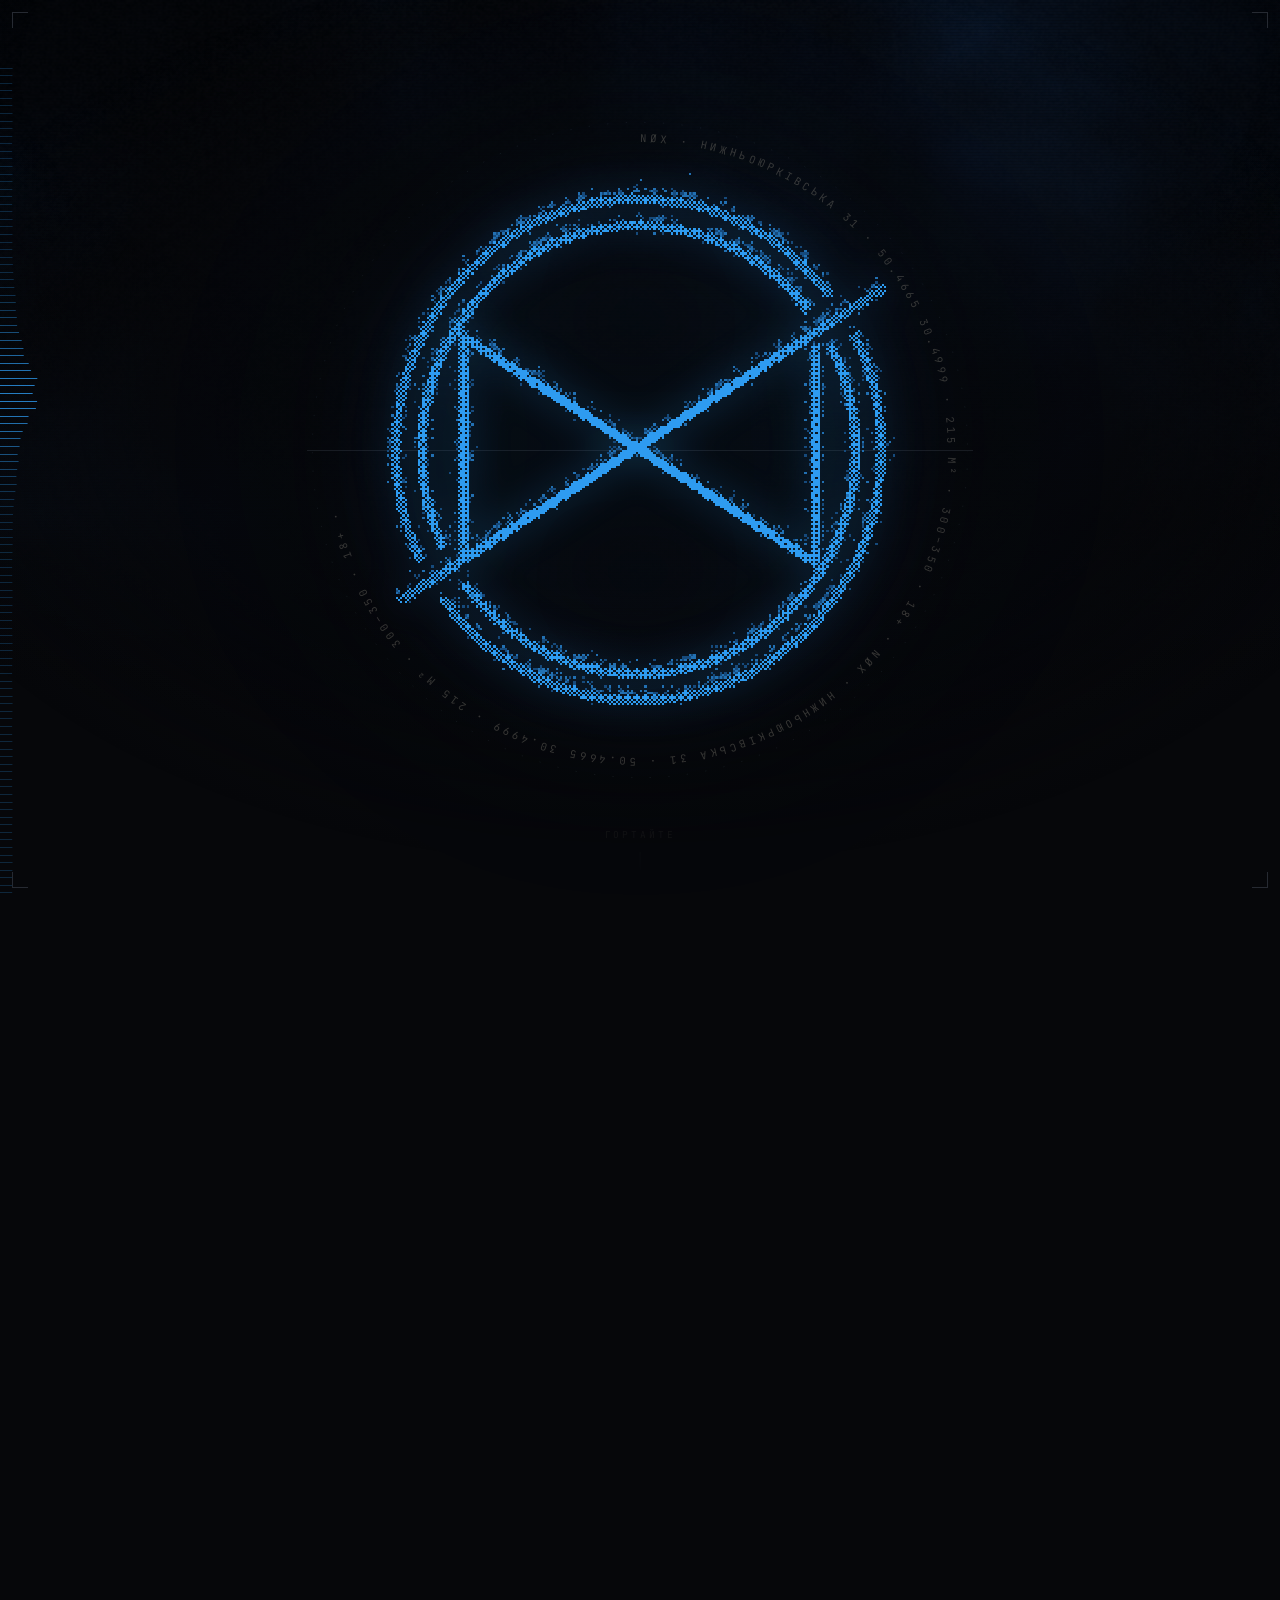
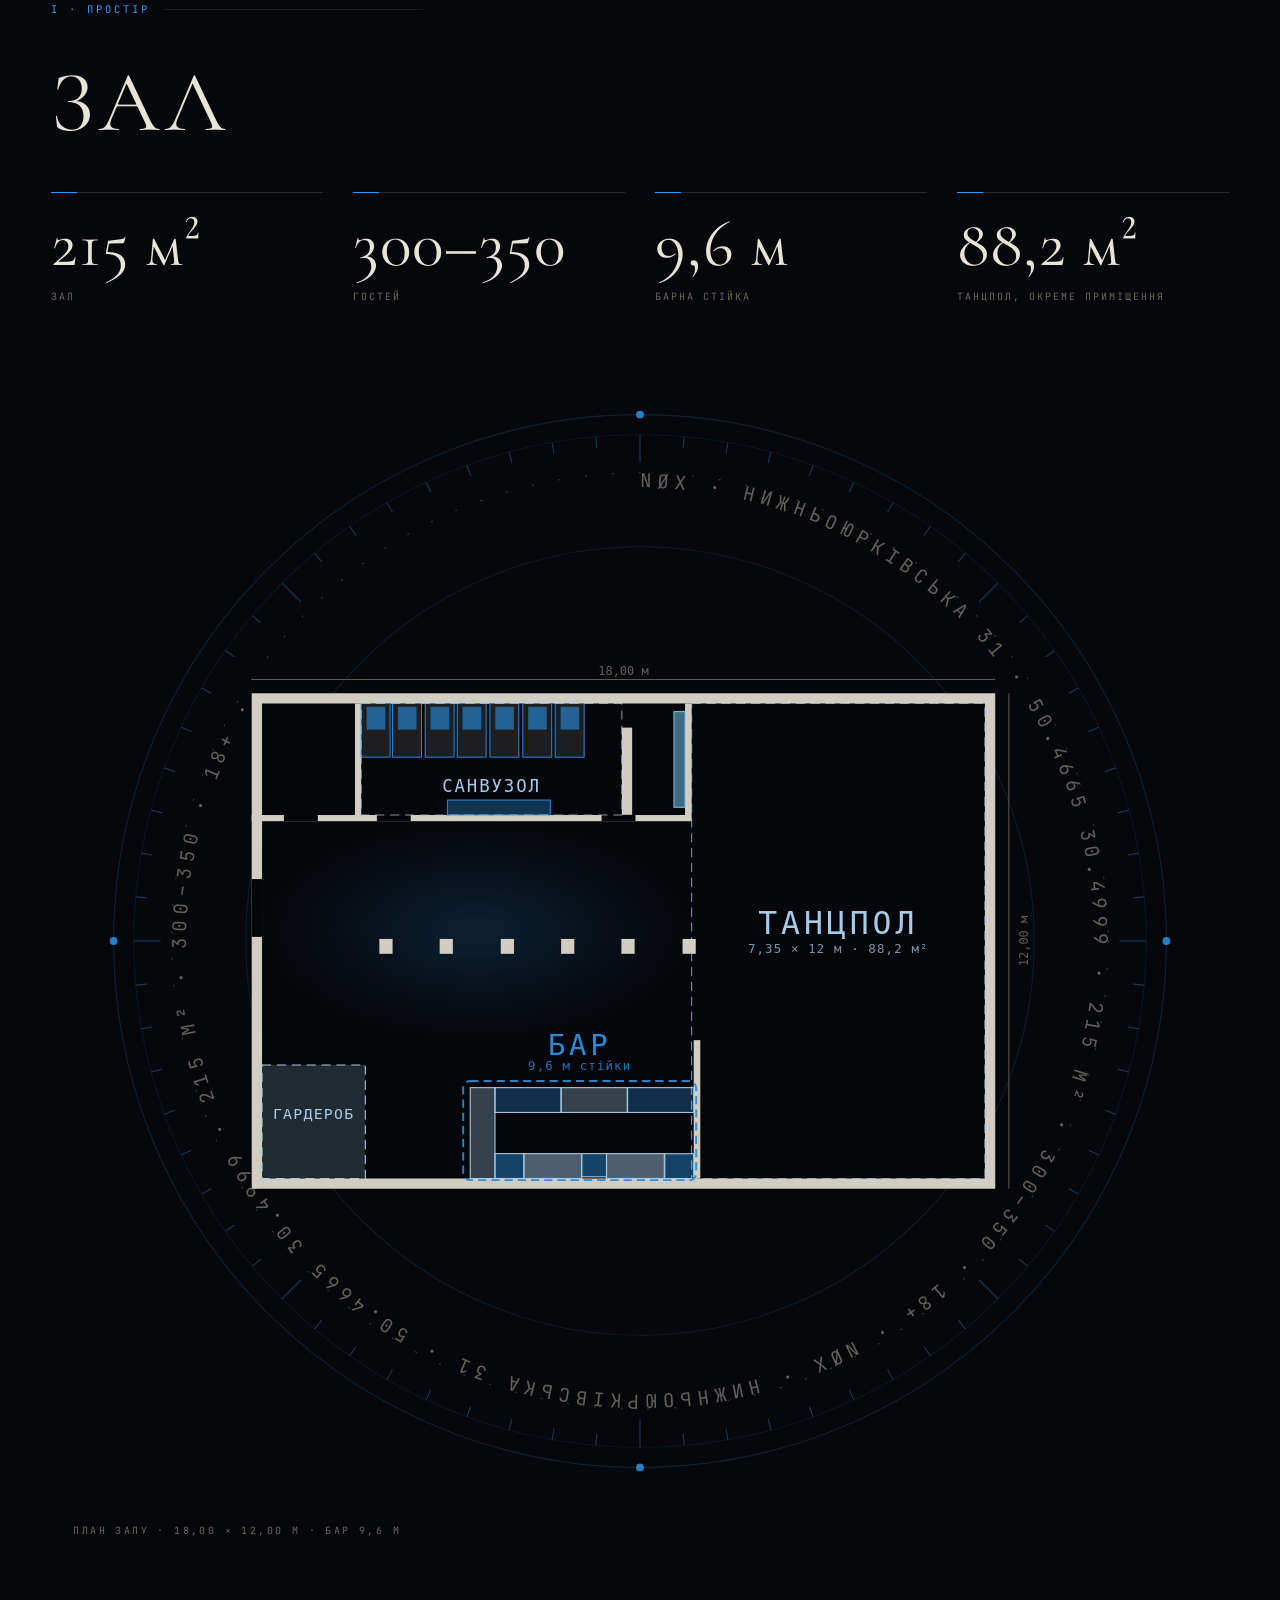
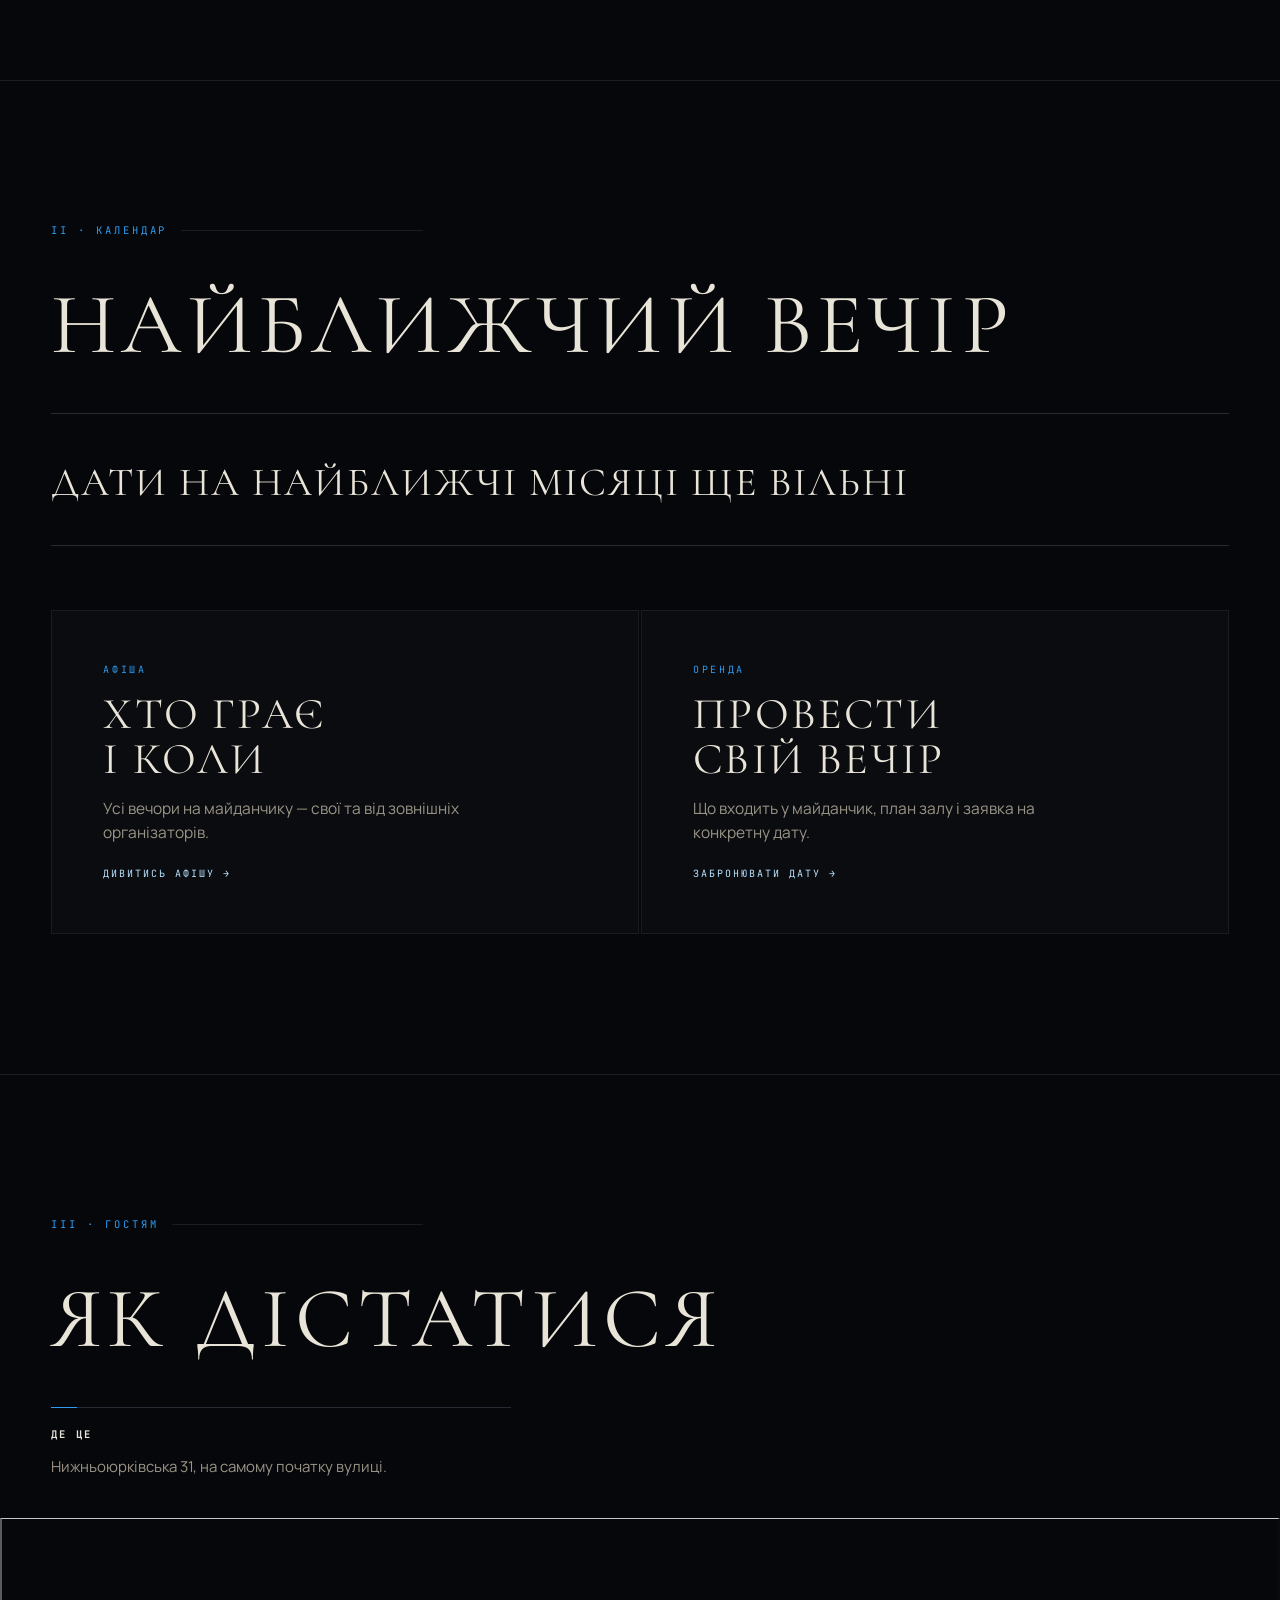
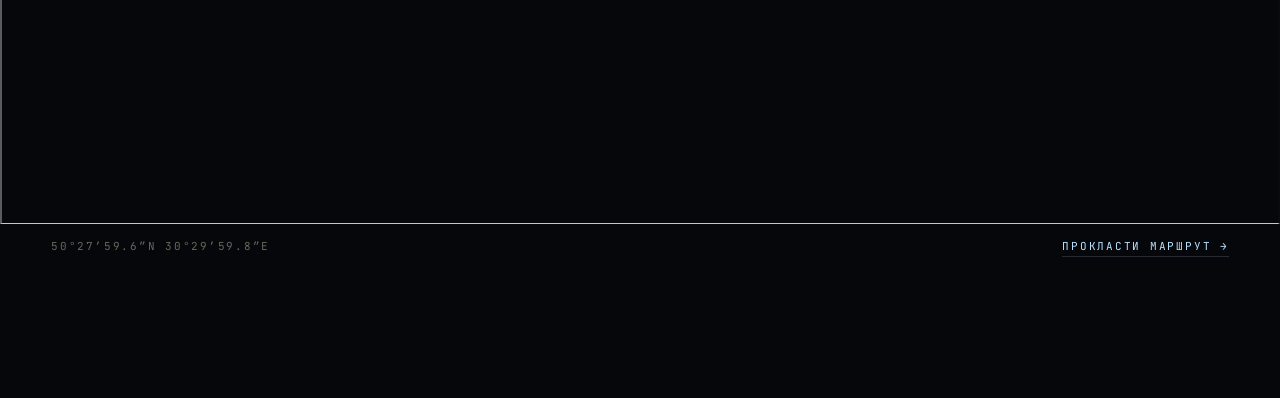
==== index.html @ b7488478 "Wider, not taller — and the bleed applies at every width The height goes back down, below where it s" ====
<!doctype html>
<html lang="uk">
<head>
<meta charset="utf-8">
<meta name="viewport" content="width=device-width,initial-scale=1">
<title>nøx — майданчик у Києві</title>
<meta name="description" content="nøx — майданчик для вечорів на Нижньоюрківській, 31 у Києві. Зал 215 м² на 300–350 гостей, бар 9,6 м, тераса і парковка.">
<meta name="theme-color" content="#06070A">
<meta property="og:type" content="website">
<meta property="og:site_name" content="nøx">
<meta property="og:title" content="nøx — майданчик у Києві">
<meta property="og:description" content="Зал 215 м² на 300–350 гостей. Нижньоюрківська, 31.">
<meta property="og:image" content="/og.png">
<meta name="twitter:card" content="summary_large_image">
<link rel="icon" href="/favicon.svg" type="image/svg+xml">
<link rel="apple-touch-icon" href="/assets/logo-mark.svg">
<link rel="preconnect" href="https://fonts.googleapis.com">
<link rel="preconnect" href="https://fonts.gstatic.com" crossorigin>
<link rel="stylesheet" href="https://fonts.googleapis.com/css2?family=Cormorant+Garamond:wght@300;400&family=Manrope:wght@400;500;600;700&family=JetBrains+Mono:wght@400;500&display=swap">
<link rel="stylesheet" href="/assets/site.css">
</head>
<body>

<canvas id="fx" aria-hidden="true"></canvas>
<canvas id="wave" aria-hidden="true"></canvas>
<div class="film" aria-hidden="true"></div>
<div class="burn" aria-hidden="true"></div>
<div class="frame" aria-hidden="true"><i></i><i></i><i></i><i></i></div>

<div class="bar" id="bar">
  <a class="wm" href="/"><img src="/assets/logo.svg" alt="" width="26" height="26"><span>nøx</span></a>
  <nav>
    <a href="/" aria-current="page">Головна</a>
    <a href="/events">Афіша</a>
    <a class="cta" href="/booking">Забронювати</a>
  </nav>
</div>

<main>

  <div class="reveal" id="reveal">
    <div class="pin">
      <div class="sigil" aria-hidden="true"></div>
      <div class="stagein">
        <h1 class="off">nøx</h1>
        <p class="welcome">Ласкаво просимо до клубу нової ери <b>nøx</b></p>
        <div class="place">
          <p class="tag">Майданчик для вечорів у Києві. Зал на <b>300–350 гостей</b>, власний бар, тераса.</p>
        </div>
      </div>
      <div class="scroll" aria-hidden="true">Гортайте</div>
    </div>
  </div>

  <section id="prostir">
    <div class="inner">
      <p class="mark rise">I · Простір</p>
      <h2 class="rise">Зал</h2>
      <div class="figs rise" data-nox="headline"></div>
      <div class="rise" data-nox="visual"></div>
    </div>
  </section>

  <section id="vechir">
    <div class="inner">
      <p class="mark rise">II · Календар</p>
      <h2 class="rise">Найближчий вечір</h2>
      <div class="rise" id="next"></div>
      <div class="teasers rise" style="margin-top:clamp(40px,5vw,68px)">
        <a class="teaser" href="/events">
          <em>Афіша</em>
          <b>Хто грає<br>і коли</b>
          <span>Усі вечори на майданчику — свої та від зовнішніх організаторів.</span>
          <span class="go">Дивитись афішу →</span>
        </a>
        <a class="teaser" href="/booking">
          <em>Оренда</em>
          <b>Провести<br>свій вечір</b>
          <span>Що входить у майданчик, план залу і заявка на конкретну дату.</span>
          <span class="go">Забронювати дату →</span>
        </a>
      </div>
    </div>
  </section>

  <section id="gostyam">
    <div class="inner">
      <p class="mark rise">III · Гостям</p>
      <h2 class="rise">Як дістатися</h2>
      <div class="g rise" style="max-width:46ch"><b>Де це</b><span>Нижньоюрківська 31, на самому початку вулиці.</span></div>
      <div class="map rise">
        <!-- Рамка тепер широка й низька, тож і вікно мапи взято під неї:
             приблизно 890 м у ширину на 290 м углиб, мітка посередині. -->
        <iframe class="mapframe" loading="lazy" title="Мапа: Нижньоюрківська 31, Київ"
          src="https://www.openstreetmap.org/export/embed.html?bbox=30.4937%2C50.4653%2C30.5062%2C50.4679&amp;layer=mapnik&amp;marker=50.466556%2C30.499944"></iframe>
        <p class="mapfoot">
          <span>50°27′59.6″N 30°29′59.8″E</span>
          <a href="https://maps.google.com/?q=50.466556,30.499944" target="_blank" rel="noopener">Прокласти маршрут →</a>
        </p>
      </div>
    </div>
  </section>

</main>

<script src="/assets/fx.js"></script>
<script src="/assets/site.js"></script>
</body>
</html>
---- assets/site.css ----
/* nøx — cyber-occult
   Three colours only: void black, bone white, and the blue of a gas flame.
   --gas is the core of the flame and carries every accent; --hot is the
   hottest point, used on hover; --pale is the cold edge, for HUD detail. */

:root{
  --void:#06070A;
  --pit:#0A0C10;
  --slab:#0E1116;
  --bone:#E9E4D8;
  --ash:#9A9486;
  --dust:#6B665C;
  --gas:#2E9BF0;      /* пальник: ядро полумʼя */
  --hot:#7FD4FF;      /* найгарячіше, для наведення */
  --pale:#B9E2FF;     /* холодний край */
  --line:#191C22;
  --line2:#262A32;

  --rite:"Cormorant Garamond",Georgia,"Times New Roman",serif;
  --sans:"Manrope",-apple-system,BlinkMacSystemFont,"Segoe UI",system-ui,sans-serif;
  --hud:"JetBrains Mono",ui-monospace,"SF Mono",Menlo,Consolas,monospace;
  --pad:clamp(18px,4vw,54px);
  --wrap:1280px;
}

*{ box-sizing:border-box; }
html{ -webkit-text-size-adjust:100%; scroll-behavior:smooth; }
body{
  margin:0; background:var(--void); color:var(--bone);
  font-family:var(--sans); font-size:16.5px; line-height:1.62;
  -webkit-font-smoothing:antialiased; overflow-x:hidden;
}
img{ display:block; max-width:100%; }
a{ color:var(--pale); }
:focus-visible{ outline:1px solid var(--pale); outline-offset:4px; }
.wm,h1,h2,.fig b,.ev .d,.teaser b{ font-synthesis-weight:none; font-synthesis:none; }

/* ── фон: шейдер + плівка ──────────────────────────────────────────── */
#fx{ position:fixed; inset:0; z-index:-3; display:block; width:100%; height:100%; }

/* Хвиля живе у порожній смузі ліворуч від тексту. Ця смуга — те, що більше:
   бічний відступ сторінки чи поле поза колонкою контенту; мінус 10px, щоб
   штрихи не дотикались до літер. На вузьких екранах смуги немає — і хвилі теж. */
#wave{
  position:fixed; left:0; top:60px; z-index:1; pointer-events:none;
  width:min(96px, calc(max(var(--pad), (100vw - var(--wrap)) / 2) - 10px));
  height:calc(100svh - 60px);
}
@media (max-width:820px){ #wave{ display:none; } }
.film{
  position:fixed; inset:0; z-index:-2; pointer-events:none;
  background:
    repeating-linear-gradient(180deg,
      rgba(0,0,0,0) 0 2px, rgba(0,0,0,.30) 2px 3px);
  mix-blend-mode:multiply; opacity:.55;
}
.burn{
  position:fixed; inset:0; z-index:-1; pointer-events:none;
  background:radial-gradient(115% 75% at 50% 8%, transparent 42%, rgba(6,7,10,.86) 82%, var(--void) 100%);
}

/* ── HUD-рамка ─────────────────────────────────────────────────────── */
.frame{ position:fixed; inset:12px; z-index:30; pointer-events:none; }
.frame i{ position:absolute; width:16px; height:16px; border:1px solid var(--line2); }
.frame i:nth-child(1){ top:0; left:0; border-right:0; border-bottom:0; }
.frame i:nth-child(2){ top:0; right:0; border-left:0; border-bottom:0; }
.frame i:nth-child(3){ bottom:0; left:0; border-right:0; border-top:0; }
.frame i:nth-child(4){ bottom:0; right:0; border-left:0; border-top:0; }
@media (max-width:720px){ .frame{ display:none; } }

/* ── навігація ─────────────────────────────────────────────────────── */
.bar{
  position:fixed; inset:0 0 auto 0; z-index:40; height:60px;
  display:flex; align-items:center; gap:20px; padding:0 var(--pad);
  border-bottom:1px solid transparent;
  transition:background .3s, border-color .3s, opacity .6s ease, transform .6s ease;
}
/* На головній меню чекає, поки знак не збереться: .veiled чіпляє скрипт, тож
   без JS панель просто лишається на місці. */
.bar.veiled{ opacity:0; transform:translateY(-10px); pointer-events:none; }
.bar.veiled.shown{ opacity:1; transform:none; pointer-events:auto; }
.bar.stuck{ background:rgba(6,7,10,.9); backdrop-filter:blur(16px); border-bottom-color:var(--line); }
.wm{ display:flex; align-items:center; gap:11px; font-family:var(--sans); font-weight:600;
  font-size:23px; line-height:1; color:var(--bone); text-decoration:none; letter-spacing:.01em; }
.wm img{ width:26px; height:26px; filter:saturate(.9); }
.wm:hover{ color:var(--gas); }
.wm:hover img{ filter:none; }
.bar nav{ display:flex; gap:20px; margin-left:auto; align-items:center; }
.bar nav a{
  font-family:var(--hud); font-size:10.5px; letter-spacing:.2em;
  text-transform:uppercase; color:var(--dust); text-decoration:none; position:relative;
}
.bar nav a:hover{ color:var(--bone); }
.bar nav a[aria-current="page"]{ color:var(--bone); }
.bar nav a[aria-current="page"]::before{ content:"◆ "; color:var(--gas); }
.bar .cta{ color:var(--gas); }
.bar .cta:hover{ color:var(--hot); }
@media (max-width:760px){ .bar nav a:not(.cta){ display:none; } }

/* ── сцена ─────────────────────────────────────────────────────────── */
/* Три з половиною висоти екрана прокрутки, всередині — закріплений кадр.
   Прогрес прокрутки живе в --p (0…1) і керує і знаком, і текстом. */
.reveal{ position:relative; height:340svh; }
.pin{
  position:sticky; top:0; height:100svh;
  display:grid; place-items:center;
  /* Без внутрішніх відступів: знак центрується рівно посеред екрана, і текст
     під ним відраховується від того самого центру, без похибки у пів-падінга. */
  padding:0; overflow:hidden;
  /* --t: наскільки вже прийшли слова. Поки знак сам — він на весь екран і по
     центру. Коли надходить текст, знак підбирається і підіймається рівно на
     стільки, скільки треба словам під ним.
     --sig — сторона знака; текст іде за його нижньою кромкою, а не за екраном,
     тож між ними завжди однаковий проміжок. */
  --t:clamp(0, calc((var(--p, 0) - .58) / .20), 1);
  --sig:calc(min(74vh, 90vw) * (1 - var(--t, 0) * .52));
  --lift:calc(var(--t, 0) * 16svh);
}
.stage{
  position:relative; min-height:100svh;
  display:flex; align-items:center; justify-content:center;
  padding:96px var(--pad) clamp(56px,10vh,110px);
}
/* Знак більше не лежить під написом. Спершу він сам, на весь екран; далі
   підбирається і підіймається, а слова стають рівно під ним. */
.sigil{
  position:relative; display:grid; place-items:center;
  z-index:1; pointer-events:none; padding:0;
  width:var(--sig); aspect-ratio:1;
  transform:translateY(calc(var(--lift) * -1));
}
.sigil svg{ width:100%; height:auto; overflow:visible; }
.stagein{
  position:absolute; left:0; right:0; z-index:2; text-align:center;
  padding:0 var(--pad);
  top:calc(50% + var(--sig) / 2 - var(--lift) + 2.5svh);
}
.stagein p{ max-width:none; margin-left:auto; margin-right:auto; }
/* Затемнення існує заради шейдера позаду — воно має лежати ПІД знаком.
   Доти воно стояло вище за нього і гасило знак майже непрозорою заливкою. */
.pin::after,
.stage::after{
  content:""; position:absolute; inset:0; z-index:0; pointer-events:none;
  background:radial-gradient(72% 60% at 50% 46%, rgba(6,7,10,.92) 0%, rgba(6,7,10,.74) 50%, transparent 84%);
}
h1{
  font-family:var(--rite); font-weight:400; margin:0;
  font-size:clamp(88px,20vw,250px); line-height:.8; letter-spacing:.02em;
  position:relative; display:inline-block;
}
h1 .g{
  position:absolute; inset:0; pointer-events:none;
  clip-path:inset(0 0 100% 0);
}
h1 .g.r{ color:var(--gas); }
h1 .g.c{ color:var(--pale); }
.glitch h1 .g.r{ animation:gr .42s steps(2,end) 1; }
.glitch h1 .g.c{ animation:gc .42s steps(2,end) 1; }
@keyframes gr{
  0%{ clip-path:inset(12% 0 62% 0); transform:translate(-4px,0); opacity:.9; }
  40%{ clip-path:inset(58% 0 18% 0); transform:translate(5px,0); opacity:.85; }
  70%{ clip-path:inset(30% 0 46% 0); transform:translate(-2px,0); opacity:.7; }
  100%{ clip-path:inset(0 0 100% 0); transform:none; opacity:0; }
}
@keyframes gc{
  0%{ clip-path:inset(52% 0 26% 0); transform:translate(4px,0); opacity:.85; }
  45%{ clip-path:inset(16% 0 60% 0); transform:translate(-5px,0); opacity:.8; }
  75%{ clip-path:inset(66% 0 12% 0); transform:translate(2px,0); opacity:.6; }
  100%{ clip-path:inset(0 0 100% 0); transform:none; opacity:0; }
}
/* Заголовок сторінки лишається в розмітці заради семантики, але сцену
   відкриває сам знак — жодного напису поруч із ним. */
h1.off{
  position:absolute; width:1px; height:1px; margin:-1px; padding:0;
  overflow:hidden; clip:rect(0 0 0 0); clip-path:inset(50%); white-space:nowrap;
}
.stagein .welcome{
  margin:0 auto; max-width:19ch; font-family:var(--rite); font-weight:300;
  font-size:clamp(22px,3.5vw,42px); line-height:1.2; letter-spacing:.015em;
  color:var(--bone);
}
/* «nøx» тримає лише колір — накреслення те саме, що й у кирилиці поруч. */
.stagein .welcome b{ font-weight:400; color:var(--gas); }
.stagein .place{ margin:clamp(12px,1.8vw,24px) 0 0; }
.tag{ margin:22px auto 0; max-width:44ch !important; color:var(--ash); font-size:clamp(15px,1.7vw,17.5px); }
.tag b{ color:var(--bone); font-weight:600; }
.scroll{
  position:absolute; left:50%; bottom:22px; transform:translateX(-50%);
  font-family:var(--hud); font-size:9.5px; letter-spacing:.3em; text-transform:uppercase;
  color:var(--dust); z-index:3;
}
.scroll::after{ content:""; display:block; width:1px; height:26px; margin:10px auto 0;
  background:linear-gradient(180deg,var(--line2),transparent); }

/* ── секції ────────────────────────────────────────────────────────── */
section{ position:relative; padding:clamp(72px,11vw,150px) var(--pad); }
section + section{ border-top:1px solid var(--line); }
.inner{ max-width:var(--wrap); margin:0 auto; }
.mark{
  display:flex; align-items:center; gap:14px; margin:0 0 clamp(26px,3.4vw,44px);
  font-family:var(--hud); font-size:10.5px; letter-spacing:.28em;
  text-transform:uppercase; color:var(--gas);
}
.mark::after{ content:""; flex:1; height:1px; background:var(--line); }
h2{
  font-family:var(--rite); font-weight:400; margin:0 0 clamp(26px,3.6vw,46px);
  font-size:clamp(38px,7vw,86px); line-height:.98; letter-spacing:.06em;
  text-transform:uppercase;
}
p{ margin:0 0 18px; color:var(--ash); max-width:62ch; }
.lead{ font-size:clamp(17px,1.9vw,20px); color:var(--bone); max-width:52ch; }

/* ── показники ─────────────────────────────────────────────────────── */
.figs{ display:grid; gap:clamp(18px,2.4vw,32px); grid-template-columns:repeat(2,1fr); }
@media (min-width:920px){ .figs{ grid-template-columns:repeat(4,1fr); } }
.fig{ position:relative; padding:18px 0 0; border-top:1px solid var(--line2); }
.fig::before{
  content:""; position:absolute; top:-1px; left:0; width:26px; height:1px; background:var(--gas);
}
.fig b{
  display:block; font-family:var(--rite); font-weight:400;
  font-size:clamp(34px,5.2vw,66px); line-height:1; letter-spacing:.015em;
}
.fig span{
  display:block; margin-top:12px; font-family:var(--hud); font-size:10px;
  letter-spacing:.2em; text-transform:uppercase; color:var(--dust); line-height:1.6;
}

/* ── діаграма / галерея ────────────────────────────────────────────── */
.diagram{ margin-top:clamp(40px,6vw,80px); display:grid; place-items:center; }
.diagram svg{ width:min(1120px,100%); height:auto; overflow:visible; }
.diagcap{
  margin:22px 0 0; text-align:center; font-family:var(--hud); font-size:10px;
  letter-spacing:.24em; text-transform:uppercase; color:var(--dust);
}
.gallery{ display:grid; gap:2px; grid-template-columns:1fr; margin-top:clamp(40px,6vw,80px); }
@media (min-width:780px){ .gallery{ grid-template-columns:repeat(2,1fr); } }
.gallery figure{ margin:0; position:relative; background:var(--slab); overflow:hidden; }
.gallery figure.wide{ grid-column:1 / -1; }
.gallery img{
  width:100%; height:100%; object-fit:cover; aspect-ratio:16/10;
  filter:saturate(.72) contrast(1.12); transition:filter .5s, transform .8s;
}
.gallery figure:hover img{ filter:saturate(1) contrast(1.05); transform:scale(1.02); }
.gallery figcaption{
  position:absolute; left:0; right:0; bottom:0; padding:16px;
  font-family:var(--hud); font-size:10px; letter-spacing:.2em; text-transform:uppercase;
  color:var(--bone); background:linear-gradient(180deg,transparent,rgba(6,7,10,.9));
}

/* ── списки ────────────────────────────────────────────────────────── */
.cols{ display:grid; gap:clamp(30px,5vw,80px); grid-template-columns:1fr; }
@media (min-width:880px){ .cols{ grid-template-columns:1fr 1fr; } }
h3{
  font-family:var(--hud); font-weight:500; font-size:10.5px; letter-spacing:.24em;
  text-transform:uppercase; color:var(--gas); margin:0 0 22px;
}
.list{ list-style:none; margin:0; padding:0; }
.list li{ padding:17px 0 17px 26px; border-top:1px solid var(--line); position:relative; }
.list li:last-child{ border-bottom:1px solid var(--line); }
.list li::before{
  content:"◆"; position:absolute; left:0; top:18px;
  font-size:8px; color:var(--gas); line-height:1.6;
}
.list b{ display:block; font-size:17px; font-weight:600; }
.list span{ display:block; margin-top:5px; font-size:14.5px; color:var(--dust); line-height:1.5; }

/* ── афіша ─────────────────────────────────────────────────────────── */
.ev{
  display:grid; gap:8px 30px; grid-template-columns:1fr; align-items:center;
  padding:28px 0; border-top:1px solid var(--line); position:relative;
}
@media (min-width:780px){ .ev{ grid-template-columns:230px 1fr auto; gap:4px 30px; } }
.ev:last-child{ border-bottom:1px solid var(--line); }
.ev .d{ font-family:var(--rite); font-weight:400; font-size:25px; color:var(--gas); letter-spacing:.015em; }
.ev .t{ font-family:var(--rite); font-size:clamp(24px,3vw,34px); text-transform:uppercase; letter-spacing:.05em; line-height:1.1; }
.ev .p{ font-family:var(--hud); font-size:10px; letter-spacing:.22em; text-transform:uppercase; color:var(--dust); margin-top:8px; }
.ev.past .d{ color:var(--dust); }
.ev.past .t{ color:var(--ash); }
.none{ border-top:1px solid var(--line); border-bottom:1px solid var(--line); padding:52px 0; }
.none p{ margin:0 0 24px; color:var(--dust); }
.subcap{
  margin:clamp(44px,6vw,72px) 0 0; font-family:var(--hud); font-size:10px;
  letter-spacing:.28em; text-transform:uppercase; color:var(--dust);
}

/* ── кнопки ────────────────────────────────────────────────────────── */
.btn{
  display:inline-block; font-family:var(--hud); font-size:11px; letter-spacing:.22em;
  text-transform:uppercase; text-decoration:none; cursor:pointer; position:relative;
  color:var(--bone); background:transparent; border:1px solid var(--gas);
  padding:15px 30px; transition:color .25s, background .25s, box-shadow .25s;
}
.btn:hover{ background:var(--gas); color:var(--void); box-shadow:0 0 32px rgba(46,155,240,.34); }
.btn:disabled{ opacity:.45; cursor:default; }
.btn.machine{ border-color:var(--line2); color:var(--pale); }
.btn.machine:hover{ background:transparent; border-color:var(--pale); box-shadow:0 0 26px rgba(127,212,255,.18); color:var(--pale); }

/* ── тизери ────────────────────────────────────────────────────────── */
.teasers{ display:grid; gap:2px; grid-template-columns:1fr; }
@media (min-width:860px){ .teasers{ grid-template-columns:1fr 1fr; } }
.teaser{
  position:relative; background:var(--pit); padding:clamp(30px,4vw,56px);
  display:grid; gap:14px; align-content:start; text-decoration:none; color:inherit;
  border:1px solid var(--line); transition:border-color .3s, background .3s;
}
.teaser:hover{ border-color:var(--gas); background:var(--slab); }
.teaser em{ font-family:var(--hud); font-style:normal; font-size:10px; letter-spacing:.26em; text-transform:uppercase; color:var(--gas); }
.teaser b{ font-family:var(--rite); font-weight:400; font-size:clamp(28px,3.6vw,44px); line-height:1.02; text-transform:uppercase; letter-spacing:.05em; }
.teaser span{ color:var(--ash); font-size:15.5px; line-height:1.55; max-width:40ch; }
.teaser .go{ margin-top:8px; font-family:var(--hud); font-size:10px; letter-spacing:.2em; text-transform:uppercase; color:var(--pale); }

.next{ border-top:1px solid var(--line2); border-bottom:1px solid var(--line2); padding:30px 0; }
.next .d{ font-family:var(--rite); font-weight:400; font-size:26px; color:var(--gas); letter-spacing:.015em; }
.next .t{ font-family:var(--rite); font-size:clamp(26px,3.4vw,40px); text-transform:uppercase; letter-spacing:.05em; margin-top:6px; }

/* ── мапа ──────────────────────────────────────────────────────────────
   Плитки OpenStreetMap світлі, тож їх вивертає у темне й зводить у синь
   сайта — інакше на чорній сторінці був би білий прямокутник. */
/* Мапа йде від краю до краю вікна — на будь-якій ширині, не лише на широких
   екранах. .map лежить просто в .inner, а .inner центрований у вікні, тож 50%
   від нього мінус 50vw — це рівно те, чого бракує до краю з кожного боку.
   Смуга невисока навмисно: широка й низька читається як мапа, а не як вікно. */
.map{ margin:clamp(26px,3vw,44px) calc(50% - 50vw) 0; }
.mapframe{
  display:block; width:100%; height:clamp(240px,34vh,400px);
  border-top:1px solid var(--line2); border-bottom:1px solid var(--line2);
  filter:invert(1) hue-rotate(188deg) saturate(.55) brightness(.92) contrast(1.05);
}
.mapnote{
  display:grid; place-items:center; height:clamp(240px,34vh,400px); margin:0;
  border-top:1px solid var(--line2); border-bottom:1px solid var(--line2);
  background:var(--pit); text-align:center;
  padding:0 var(--pad); color:var(--dust); font-family:var(--hud); font-size:11px;
  letter-spacing:.18em; text-transform:uppercase; line-height:2;
}
.mapfoot{
  /* мапа на всю ширину, а підпис під нею вертається в колонку тексту */
  max-width:var(--wrap); margin:14px auto 0; padding:0 var(--pad);
  display:flex; flex-wrap:wrap; gap:8px 24px; justify-content:space-between;
  font-family:var(--hud); font-size:11px;
  letter-spacing:.16em; text-transform:uppercase; color:var(--dust);
}
.mapfoot a{ color:var(--pale); text-decoration:none; border-bottom:1px solid var(--line2); }
.mapfoot a:hover{ border-bottom-color:var(--pale); }

/* ── афіша: головний вечір ─────────────────────────────────────────── */
.feat{ display:grid; gap:clamp(26px,3.4vw,52px); grid-template-columns:1fr; align-items:start; }
@media (min-width:860px){ .feat{ grid-template-columns:minmax(0,440px) 1fr; } }
.fposter img{
  display:block; width:100%; height:auto;
  border:1px solid var(--line2); box-shadow:0 30px 90px rgba(0,0,0,.55);
}
.feat .d{
  font-family:var(--hud); font-size:11px; letter-spacing:.24em;
  text-transform:uppercase; color:var(--gas);
}
.feat .t{
  font-family:var(--rite); font-weight:400; margin:12px 0 0;
  font-size:clamp(36px,5.2vw,66px); line-height:1.02;
  text-transform:uppercase; letter-spacing:.04em;
}
.feat .p{
  font-family:var(--hud); font-size:10px; letter-spacing:.22em;
  text-transform:uppercase; color:var(--dust); margin-top:14px;
}
.feat .line{ margin:20px 0 0; color:var(--ash); max-width:34ch; }
.feat .btn{ margin-top:28px; }
/* вечір, який уже минув: та сама верстка, приглушений акцент */
.feat.over .d{ color:var(--dust); }
.feat.over .fposter img{ opacity:.82; }

/* ── шапка внутрішньої сторінки ────────────────────────────────────── */
.phead{ position:relative; padding:calc(60px + clamp(56px,9vw,120px)) var(--pad) clamp(40px,5vw,70px); }
.phead .inner{ max-width:var(--wrap); margin:0 auto; }
.phead h1{
  font-family:var(--rite); font-weight:400; margin:0; display:block;
  font-size:clamp(52px,11vw,140px); line-height:.92; letter-spacing:.04em; text-transform:uppercase;
}
.phead p{ margin:26px 0 0; }

/* ── форма ─────────────────────────────────────────────────────────── */
/* На сторінці оренди тепер лише форма, тож вона й тримає всю колонку —
   вужче за текстову смугу, щоб поля не розтягувались на пів екрана. */
.book{ max-width:820px; }
.fields{ display:grid; gap:22px; grid-template-columns:1fr; }
@media (min-width:640px){ .fields{ grid-template-columns:1fr 1fr; } }
.f{ display:grid; gap:9px; }
.f.wide{ grid-column:1 / -1; }
label{ font-family:var(--hud); font-size:10px; letter-spacing:.24em; text-transform:uppercase; color:var(--dust); }
label span{ color:var(--gas); }
input,textarea{
  font-family:var(--sans); font-size:16px; color:var(--bone);
  background:transparent; border:0; border-bottom:1px solid var(--line2);
  padding:11px 0; width:100%; border-radius:0; transition:border-color .25s;
}
input::placeholder,textarea::placeholder{ color:#4A4640; }
input:focus,textarea:focus{ outline:none; border-bottom-color:var(--gas); }
textarea{ min-height:100px; resize:vertical; }
.hp{ position:absolute; left:-9999px; width:1px; height:1px; overflow:hidden; }
.formfoot{ display:flex; align-items:center; gap:22px; margin:36px 0 0; flex-wrap:wrap; }
.msg{ font-family:var(--hud); font-size:11px; letter-spacing:.12em; color:var(--dust); }
.msg.ok{ color:var(--pale); }
.msg.err{ color:var(--hot); }

/* ── гостям ────────────────────────────────────────────────────────── */
.g{ border-top:1px solid var(--line2); padding-top:18px; position:relative; }
.g::before{ content:""; position:absolute; top:-1px; left:0; width:26px; height:1px; background:var(--gas); }
.g b{ display:block; font-family:var(--hud); font-size:10.5px; letter-spacing:.22em; text-transform:uppercase; color:var(--bone); margin-bottom:10px; }
.g span{ font-size:15px; color:var(--ash); line-height:1.6; }


/* ── поява при скролі ──────────────────────────────────────────────── */
.rise{ opacity:0; transform:translateY(18px); transition:opacity .7s ease, transform .7s ease; }
.rise.in{ opacity:1; transform:none; }

@media (prefers-reduced-motion:reduce){
  html{ scroll-behavior:auto; }
  .rise{ opacity:1; transform:none; transition:none; }
  .glitch h1 .g{ animation:none !important; }
}

/* ── шари гліча і обертання кілець ─────────────────────────────────── */
h1 .base{ position:relative; display:block; }
h1 .g{ position:absolute; left:0; top:0; width:100%; display:block; }

.spin, .spin-slow{ transform-box:view-box; transform-origin:50% 50%; }
.spin{ animation:turn 150s linear infinite; }
.spin-slow{ animation:turn 420s linear infinite reverse; }
@keyframes turn{ to{ transform:rotate(360deg); } }

@media (prefers-reduced-motion:reduce){
  .spin, .spin-slow{ animation:none; }
}

/* ── знак: дизеринг, два проходи, мерехтіння ───────────────────────── */
/* Scoped to .sigil: a bare .mark is the eyebrow above every section heading,
   and this rule used to catch those too and rip them out of the flow. */
.sigil .mark{
  position:absolute; left:50%; top:50%; transform:translate(-50%,-50%);
  /* Полотно ширше за сам знак: усередині нього залишене поле, у якому живуть
     язики й іскри. Знак від цього не більшає — він намальований із відступом. */
  width:100%; aspect-ratio:1; z-index:1; pointer-events:none;
}
.mark .dith{
  position:absolute; inset:0; width:100%; height:100%;
  image-rendering:pixelated; image-rendering:crisp-edges;
  filter:drop-shadow(0 0 18px rgba(46,155,240,.32)) drop-shadow(0 0 58px rgba(46,155,240,.16)) drop-shadow(0 0 140px rgba(46,155,240,.09));
}
/* Знак не мерехтить: він горить. Пульсацію прозорості всього знака прибрано —
   рух живе всередині самих пікселів, у полум'ї дизерингу. */
.mark .dith{ opacity:1; animation:none; }

/* ── поява знака за прокруткою ─────────────────────────────────────── */
/* Кільця проступають за прокруткою; сам знак нею не гаситься — його появу
   й так веде дизеринг, і подвійне притлумлення робило його тьмяним. */
.pin .sigil svg{ opacity:calc(.15 + clamp(0, calc(var(--p, 0) / .45), 1) * .85); }
/* Сцена читається у три такти. Спершу сам знак — і більше нічого.
   Потім коротке вітання. Останнім — де це місце і що воно таке. */
.pin .stagein .welcome{
  opacity:clamp(0, calc((var(--p, 0) - .60) / .14), 1);
  transform:translateY(calc((1 - clamp(0, (var(--p, 0) - .60) / .14, 1)) * 14px));
}
.pin .stagein .place{
  opacity:clamp(0, calc((var(--p, 0) - .80) / .14), 1);
  transform:translateY(calc((1 - clamp(0, (var(--p, 0) - .80) / .14, 1)) * 12px));
}
.pin .scroll{ opacity:clamp(0, calc(1 - var(--p, 0) * 3.2), 1); }

/* Полотно перемальовується власним циклом — жодної CSS-анімації на ньому. */
.mark.scrolled .dith{ animation:none; }
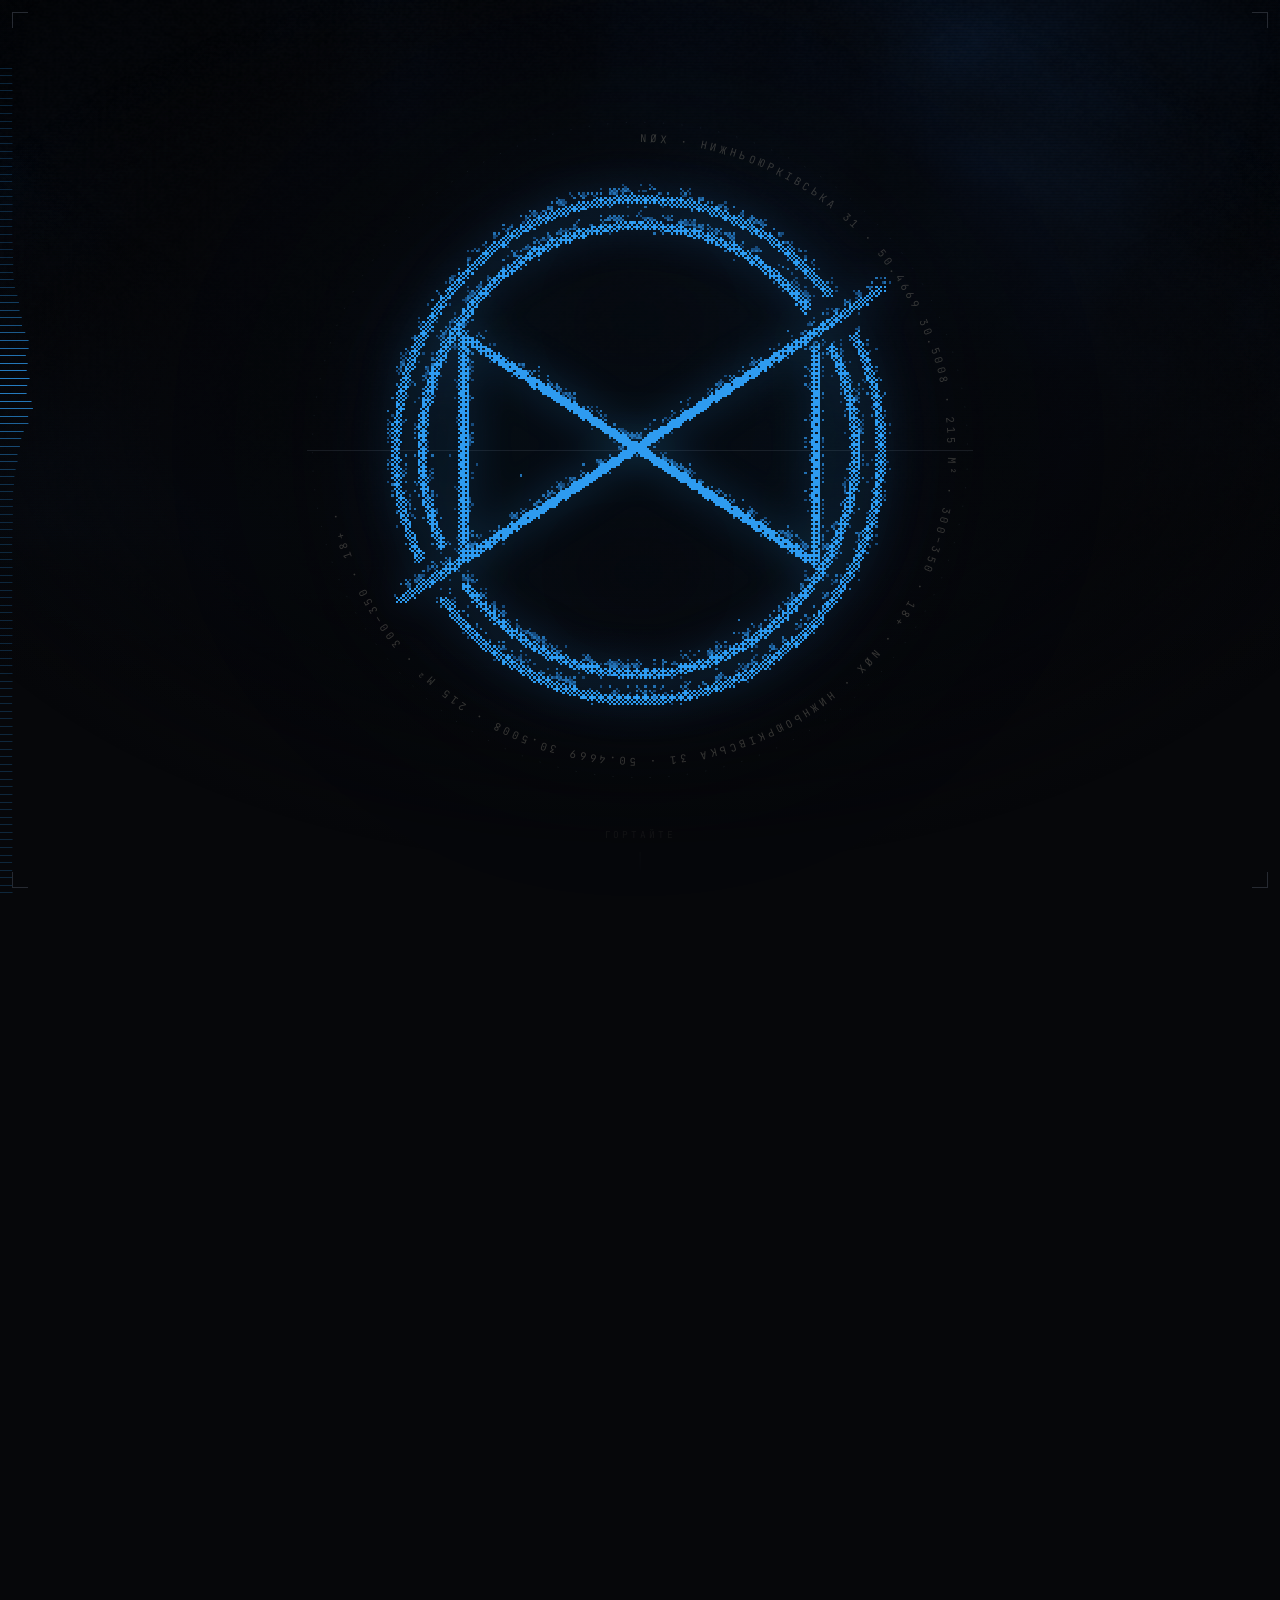
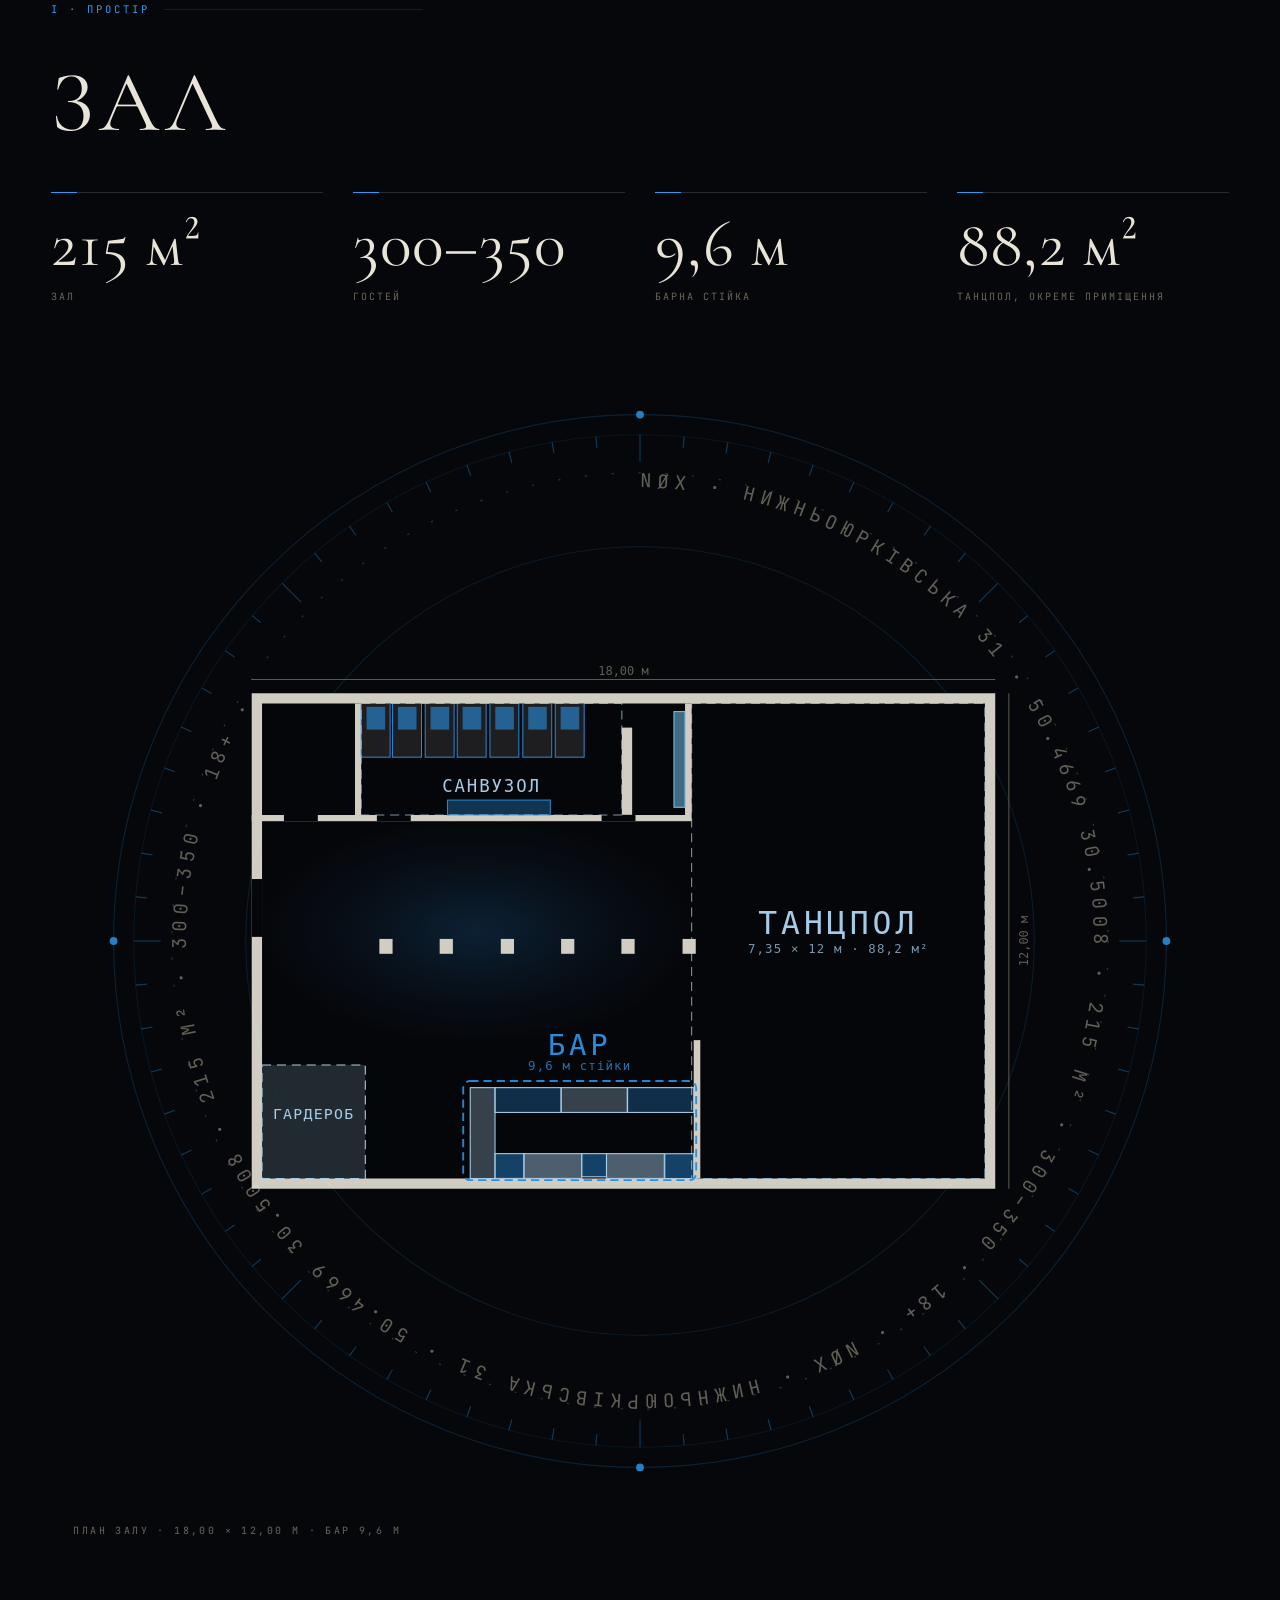
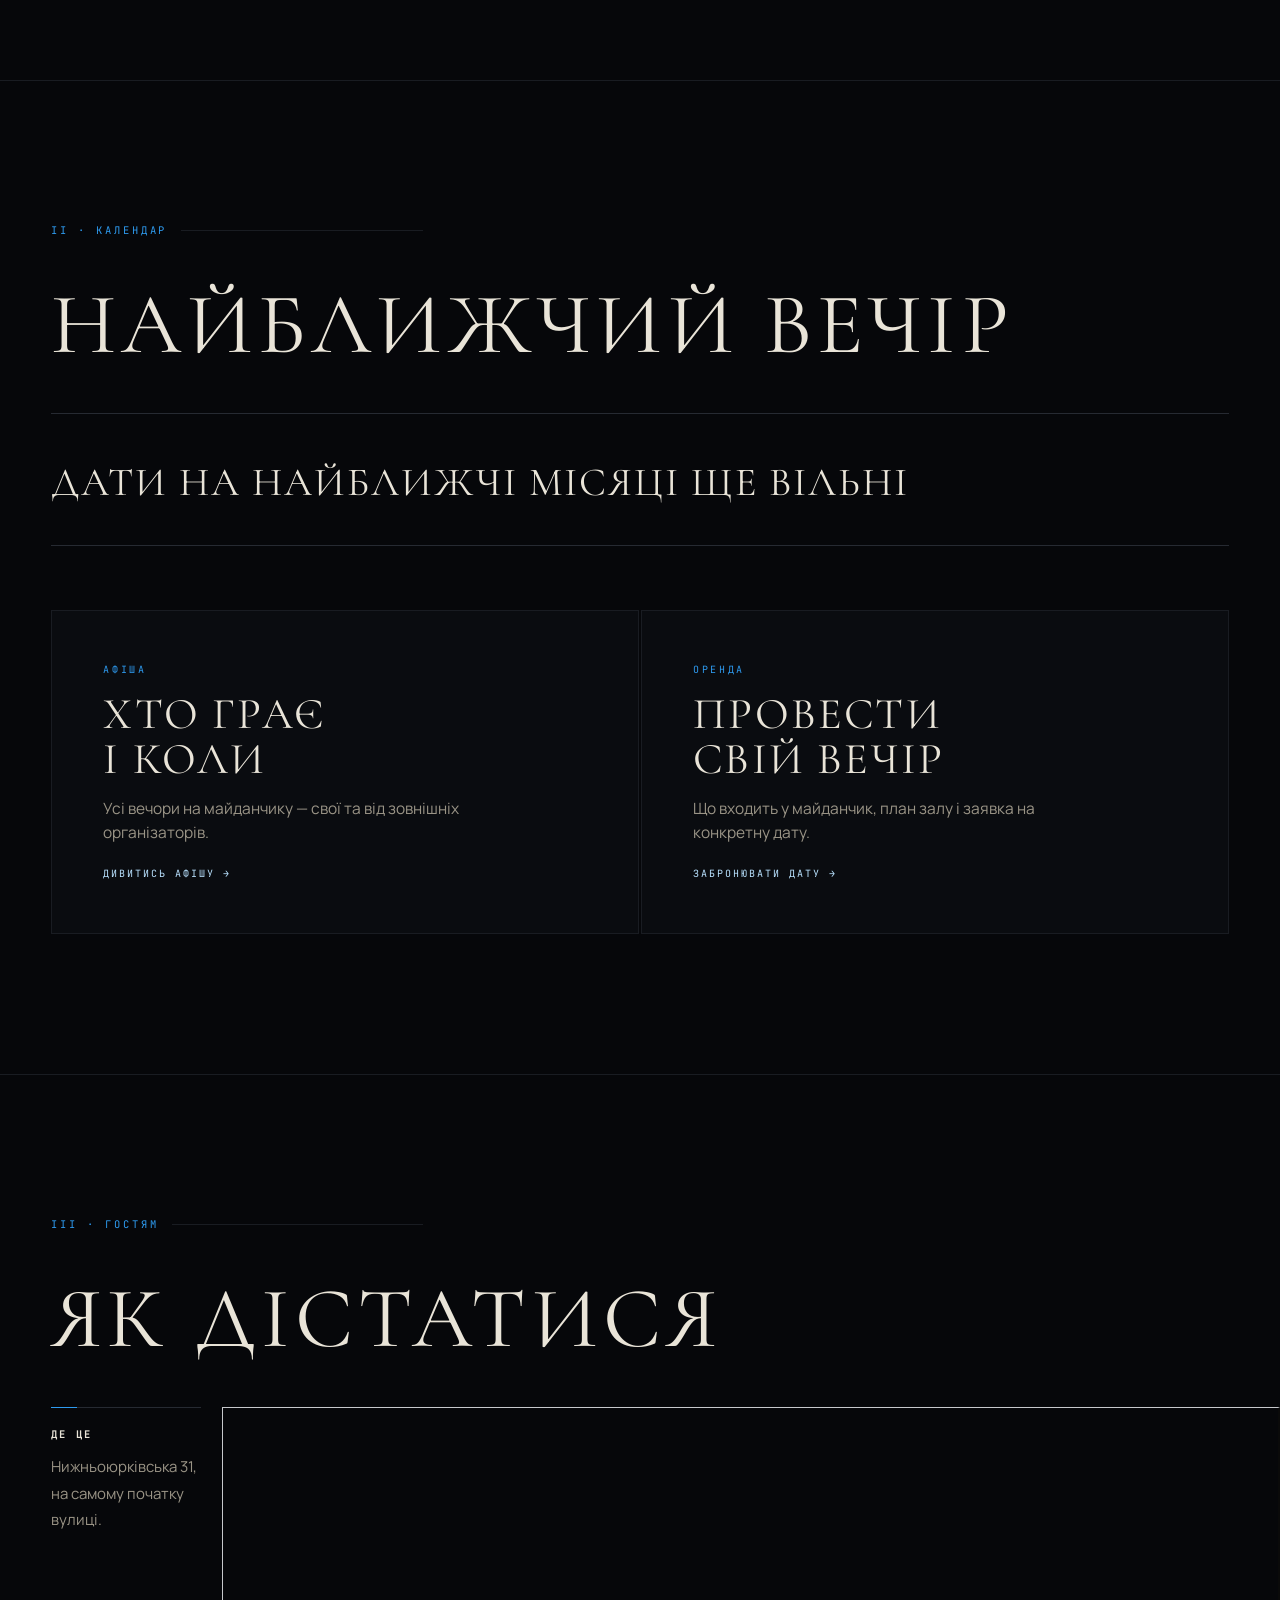
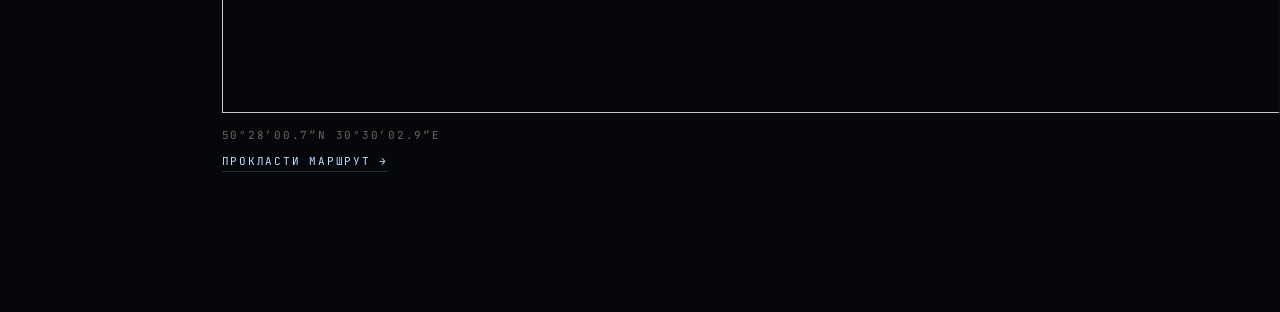
==== commit 89ff548b: "The map goes back to the right, and the mark moves 50°28'00.7"N 30°30'02.9"E — 50.466861, 30.500806," ====
--- a/index.html
+++ b/index.html
@@ -87,16 +87,18 @@
     <div class="inner">
       <p class="mark rise">III · Гостям</p>
       <h2 class="rise">Як дістатися</h2>
-      <div class="g rise" style="max-width:46ch"><b>Де це</b><span>Нижньоюрківська 31, на самому початку вулиці.</span></div>
-      <div class="map rise">
-        <!-- Рамка тепер широка й низька, тож і вікно мапи взято під неї:
-             приблизно 890 м у ширину на 290 м углиб, мітка посередині. -->
-        <iframe class="mapframe" loading="lazy" title="Мапа: Нижньоюрківська 31, Київ"
-          src="https://www.openstreetmap.org/export/embed.html?bbox=30.4937%2C50.4653%2C30.5062%2C50.4679&amp;layer=mapnik&amp;marker=50.466556%2C30.499944"></iframe>
-        <p class="mapfoot">
-          <span>50°27′59.6″N 30°29′59.8″E</span>
-          <a href="https://maps.google.com/?q=50.466556,30.499944" target="_blank" rel="noopener">Прокласти маршрут →</a>
-        </p>
+      <div class="where rise">
+        <div class="g"><b>Де це</b><span>Нижньоюрківська 31, на самому початку вулиці.</span></div>
+        <div class="map">
+          <!-- Рамка широка й низька, тож і вікно мапи взято під неї: близько
+               890 м у ширину на 290 м углиб, мітка посередині. -->
+          <iframe class="mapframe" loading="lazy" title="Мапа: Нижньоюрківська 31, Київ"
+            src="https://www.openstreetmap.org/export/embed.html?bbox=30.4946%2C50.4656%2C30.5071%2C50.4682&amp;layer=mapnik&amp;marker=50.466861%2C30.500806"></iframe>
+          <p class="mapfoot">
+            <span>50°28′00.7″N 30°30′02.9″E</span>
+            <a href="https://maps.google.com/?q=50.466861,30.500806" target="_blank" rel="noopener">Прокласти маршрут →</a>
+          </p>
+        </div>
       </div>
     </div>
   </section>
--- a/assets/site.css
+++ b/assets/site.css
@@ -317,26 +317,41 @@
 /* ── мапа ──────────────────────────────────────────────────────────────
    Плитки OpenStreetMap світлі, тож їх вивертає у темне й зводить у синь
    сайта — інакше на чорній сторінці був би білий прямокутник. */
-/* Мапа йде від краю до краю вікна — на будь-якій ширині, не лише на широких
-   екранах. .map лежить просто в .inner, а .inner центрований у вікні, тож 50%
-   від нього мінус 50vw — це рівно те, чого бракує до краю з кожного боку.
+/* Адреса ліворуч, мапа праворуч — і мапа виходить за колонку контенту до
+   правого краю екрана. Без медіазапиту на виліт: саме тому мапа й тулилась
+   ліворуч у вужчому вікні — правило не спрацьовувало і ряд просто складався.
    Смуга невисока навмисно: широка й низька читається як мапа, а не як вікно. */
-.map{ margin:clamp(26px,3vw,44px) calc(50% - 50vw) 0; }
+.where{
+  display:grid; align-items:start;
+  gap:clamp(16px,1.6vw,26px);
+  grid-template-columns:minmax(130px,15ch) minmax(0,1fr);
+  margin-right:calc(50% - 50vw);
+}
+/* На тісному екрані колонки поруч не тримаються: адреса стає над мапою, а
+   мапа розходиться в обидва краї. */
+@media (max-width:639px){
+  .where{ grid-template-columns:1fr; margin-left:calc(50% - 50vw); }
+  .where .g{ margin:0 var(--pad); }
+}
 .mapframe{
   display:block; width:100%; height:clamp(240px,34vh,400px);
   border-top:1px solid var(--line2); border-bottom:1px solid var(--line2);
+  border-left:1px solid var(--line2);
   filter:invert(1) hue-rotate(188deg) saturate(.55) brightness(.92) contrast(1.05);
 }
 .mapnote{
   display:grid; place-items:center; height:clamp(240px,34vh,400px); margin:0;
   border-top:1px solid var(--line2); border-bottom:1px solid var(--line2);
-  background:var(--pit); text-align:center;
+  border-left:1px solid var(--line2); background:var(--pit); text-align:center;
   padding:0 var(--pad); color:var(--dust); font-family:var(--hud); font-size:11px;
   letter-spacing:.18em; text-transform:uppercase; line-height:2;
 }
+@media (max-width:639px){
+  .mapframe, .mapnote{ border-left:0; }
+}
 .mapfoot{
-  /* мапа на всю ширину, а підпис під нею вертається в колонку тексту */
-  max-width:var(--wrap); margin:14px auto 0; padding:0 var(--pad);
+  /* підпис не тікає за правий край разом із мапою */
+  margin:14px 0 0; padding-right:var(--pad);
   display:flex; flex-wrap:wrap; gap:8px 24px; justify-content:space-between;
   font-family:var(--hud); font-size:11px;
   letter-spacing:.16em; text-transform:uppercase; color:var(--dust);
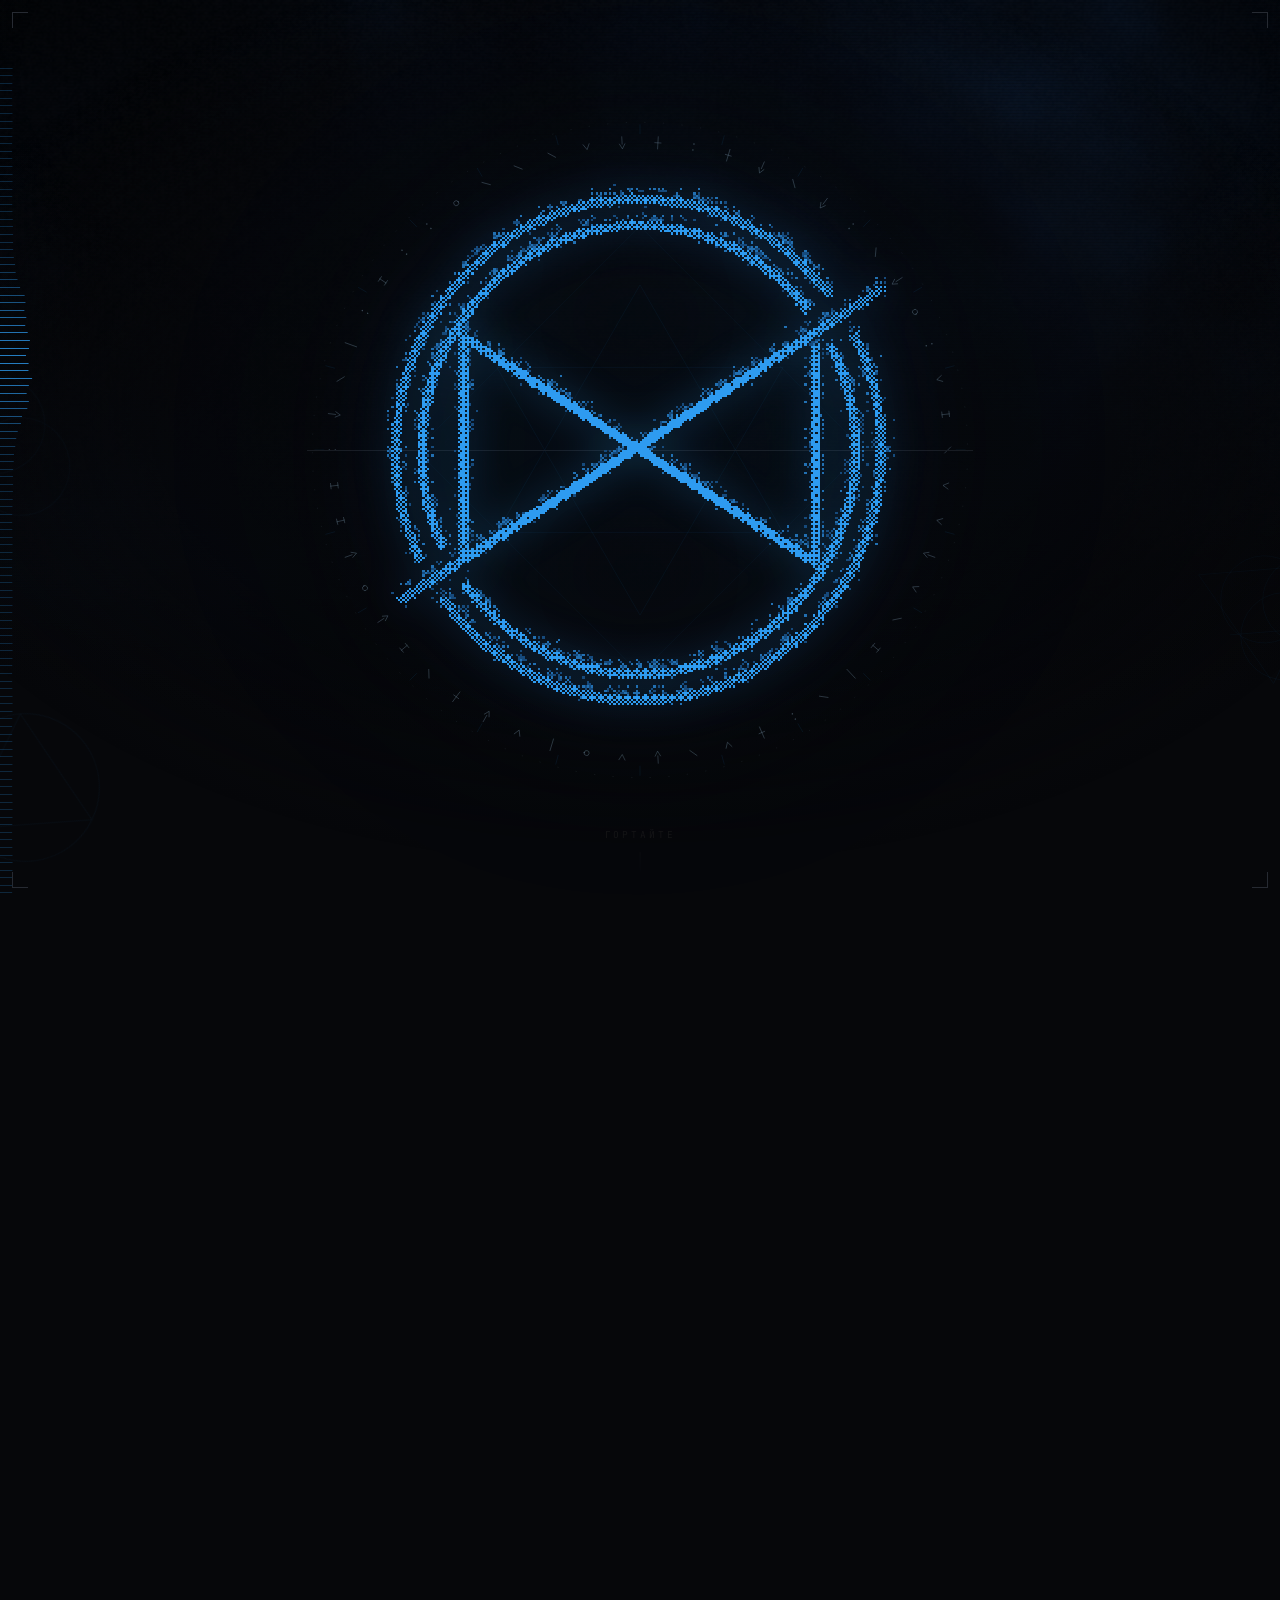
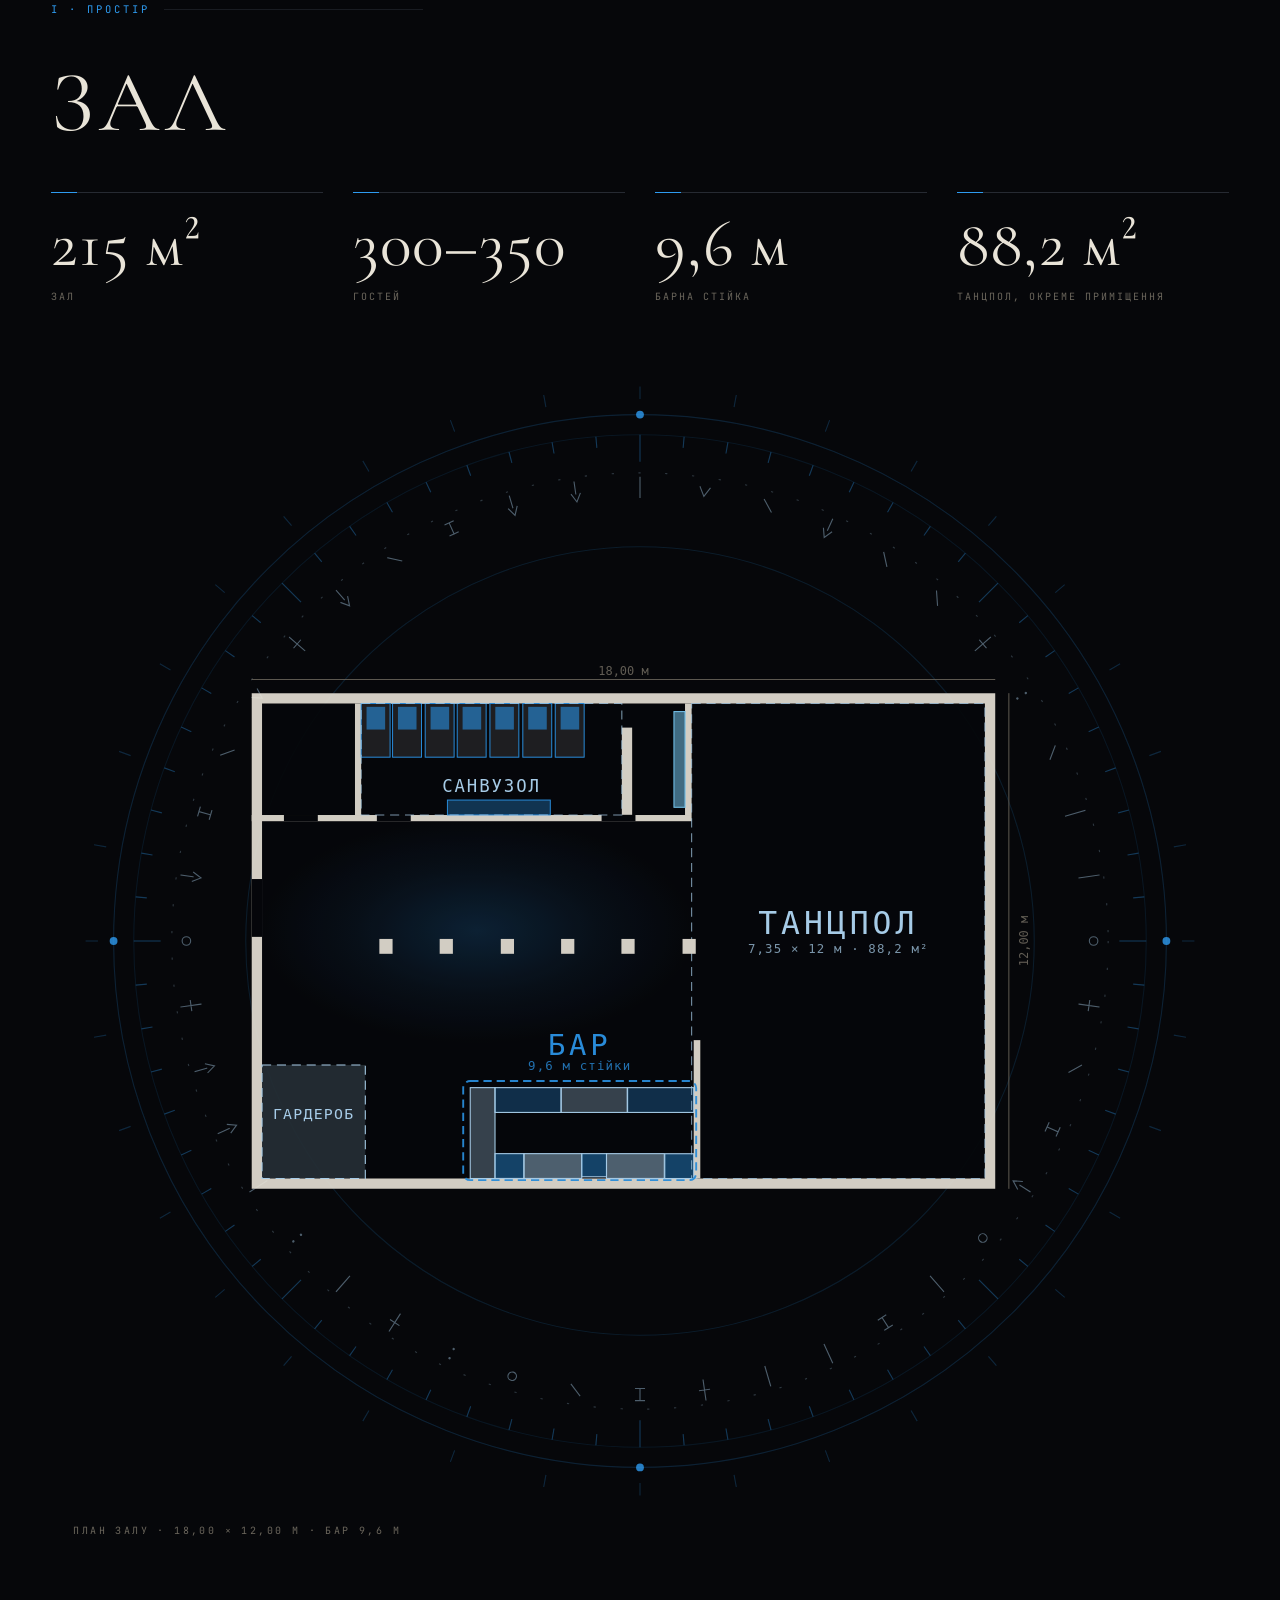
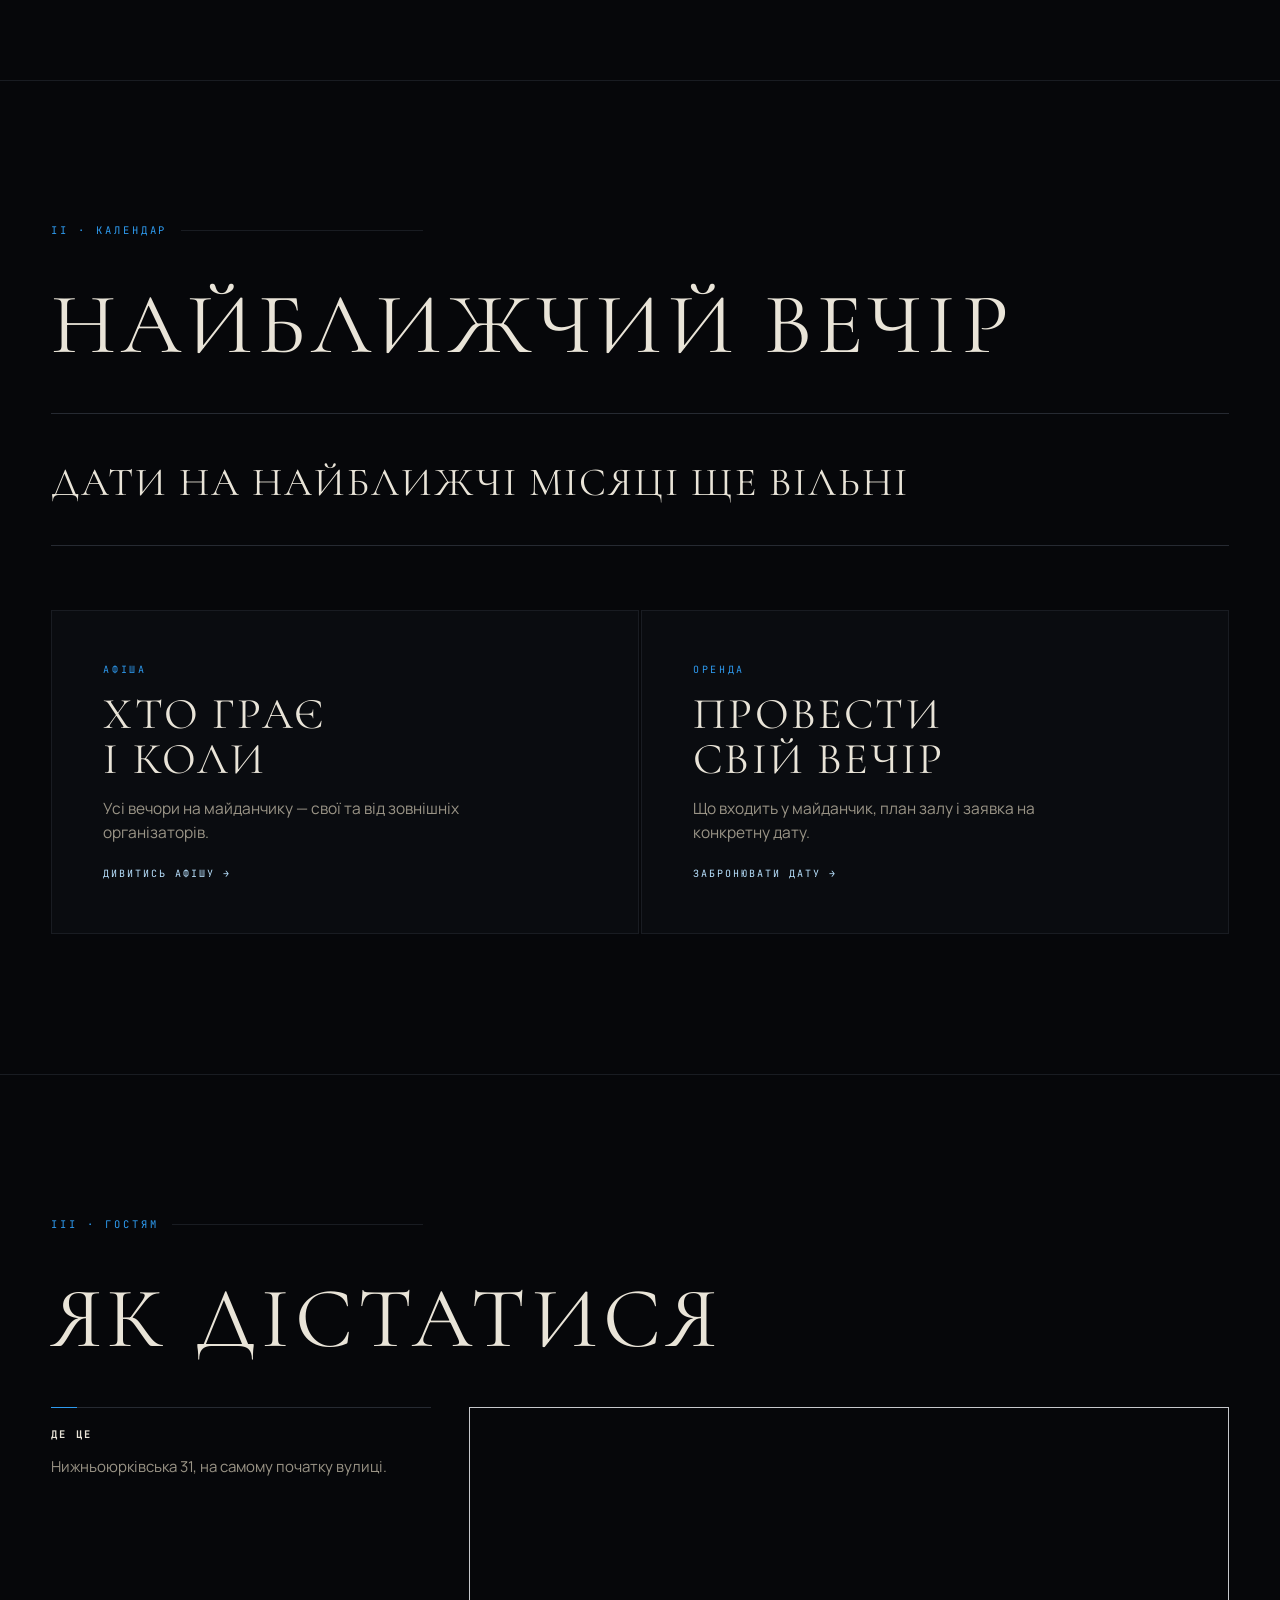
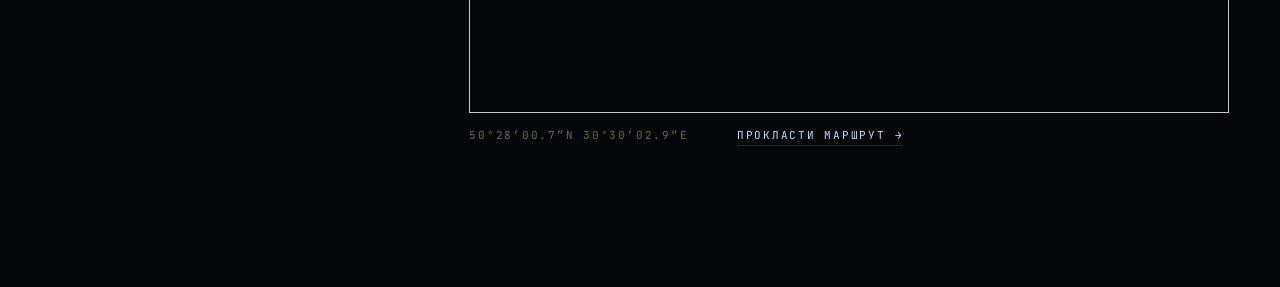
==== commit ae274e9d: "The map comes back inside the column Both bleeds go. Running the row out to the edges of the window " ====
--- a/index.html
+++ b/index.html
@@ -90,10 +90,10 @@
       <div class="where rise">
         <div class="g"><b>Де це</b><span>Нижньоюрківська 31, на самому початку вулиці.</span></div>
         <div class="map">
-          <!-- Рамка широка й низька, тож і вікно мапи взято під неї: близько
-               890 м у ширину на 290 м углиб, мітка посередині. -->
+          <!-- Вікно взято під саму рамку: близько 500 м у ширину на 230 м
+               углиб, мітка посередині. -->
           <iframe class="mapframe" loading="lazy" title="Мапа: Нижньоюрківська 31, Київ"
-            src="https://www.openstreetmap.org/export/embed.html?bbox=30.4946%2C50.4656%2C30.5071%2C50.4682&amp;layer=mapnik&amp;marker=50.466861%2C30.500806"></iframe>
+            src="https://www.openstreetmap.org/export/embed.html?bbox=30.4973%2C50.4658%2C30.5043%2C50.4679&amp;layer=mapnik&amp;marker=50.466861%2C30.500806"></iframe>
           <p class="mapfoot">
             <span>50°28′00.7″N 30°30′02.9″E</span>
             <a href="https://maps.google.com/?q=50.466861,30.500806" target="_blank" rel="noopener">Прокласти маршрут →</a>
--- a/assets/site.css
+++ b/assets/site.css
@@ -58,6 +58,32 @@
   position:fixed; inset:0; z-index:-1; pointer-events:none;
   background:radial-gradient(115% 75% at 50% 8%, transparent 42%, rgba(6,7,10,.86) 82%, var(--void) 100%);
 }
+
+/* ── фігури на полях ───────────────────────────────────────────────────
+   Фон, і нічого більше. z-index від'ємний, тож вони стоять під усім, що має
+   z-index нуль чи вище, тобто під усім вмістом сторінки — але над затемненням,
+   яке глушить саме краї, де вони живуть. Верх екрана лишається порожнім: там
+   панель і знак. Фігури тримаються нижньої половини й тиснуться до країв,
+   частиною виходячи за них, тож у колонку тексту не заходять. */
+.glyphs{ position:fixed; inset:0; z-index:-1; pointer-events:none; }
+.gl{ position:absolute; width:var(--s); height:var(--s); overflow:visible; opacity:.07; }
+.gl-vesica { --s:24vmin; left:-3vw;   top:40vh; }
+.gl-rings  { --s:20vmin; right:-4vw;  top:60vh; }
+.gl-held   { --s:22vmin; left:0;      bottom:4vh; }
+.gl-earth  { --s:21vmin; right:-2vw;  bottom:24vh; }
+.gl-squared{ --s:13vmin; left:7vw;    bottom:0;   opacity:.05; }
+.gl-eye    { --s:14vmin; right:5vw;   top:33vh;   opacity:.05; }
+
+/* Поля вужчають — першими йдуть ті, що ближче до колонки тексту. */
+@media (max-width:1500px){
+  .gl{ opacity:.05; }
+  .gl-squared, .gl-eye{ display:none; }
+  .gl-vesica{ --s:19vmin; left:-6vw; }
+  .gl-rings { --s:16vmin; right:-6vw; }
+  .gl-held  { --s:17vmin; left:-4vw; }
+  .gl-earth { --s:17vmin; right:-5vw; }
+}
+@media (max-width:1000px){ .glyphs{ display:none; } }
 
 /* ── HUD-рамка ─────────────────────────────────────────────────────── */
 .frame{ position:fixed; inset:12px; z-index:30; pointer-events:none; }
@@ -95,7 +121,22 @@
 .bar nav a[aria-current="page"]::before{ content:"◆ "; color:var(--gas); }
 .bar .cta{ color:var(--gas); }
 .bar .cta:hover{ color:var(--hot); }
-@media (max-width:760px){ .bar nav a:not(.cta){ display:none; } }
+/* На телефоні лишались тільки «Забронювати» — «Головна» й «Афіша» ховались.
+   Замість ховати, стискаємо: кегль, трекінг і проміжки, а на зовсім вузькому
+   ще й слово з вордмарка, лишаючи сам знак. */
+@media (max-width:760px){
+  .bar{ gap:12px; }
+  .bar nav{ gap:15px; }
+  .bar nav a{ font-size:9.5px; letter-spacing:.14em; }
+  .bar nav a[aria-current="page"]::before{ content:none; }
+  .wm{ font-size:20px; gap:9px; }
+  .wm img{ width:22px; height:22px; }
+}
+@media (max-width:420px){
+  .bar nav{ gap:12px; }
+  .bar nav a{ font-size:9px; letter-spacing:.08em; }
+  .wm span{ display:none; }
+}
 
 /* ── сцена ─────────────────────────────────────────────────────────── */
 /* Три з половиною висоти екрана прокрутки, всередині — закріплений кадр.
@@ -316,42 +357,33 @@
 
 /* ── мапа ──────────────────────────────────────────────────────────────
    Плитки OpenStreetMap світлі, тож їх вивертає у темне й зводить у синь
-   сайта — інакше на чорній сторінці був би білий прямокутник. */
-/* Адреса ліворуч, мапа праворуч — і мапа виходить за колонку контенту до
-   правого краю екрана. Без медіазапиту на виліт: саме тому мапа й тулилась
-   ліворуч у вужчому вікні — правило не спрацьовувало і ряд просто складався.
-   Смуга невисока навмисно: широка й низька читається як мапа, а не як вікно. */
+   сайта — інакше на чорній сторінці був би білий прямокутник.
+
+   Мапа стоїть у колонці контенту, поруч з адресою, і нікуди за неї не виходить:
+   виліт до краю екрана робив із неї смугу на всю сторінку, ширшу за все інше
+   на ній. Дві третини рядка мапі, третина адресі. */
 .where{
   display:grid; align-items:start;
-  gap:clamp(16px,1.6vw,26px);
-  grid-template-columns:minmax(130px,15ch) minmax(0,1fr);
-  margin-right:calc(50% - 50vw);
-}
-/* На тісному екрані колонки поруч не тримаються: адреса стає над мапою, а
-   мапа розходиться в обидва краї. */
-@media (max-width:639px){
-  .where{ grid-template-columns:1fr; margin-left:calc(50% - 50vw); }
-  .where .g{ margin:0 var(--pad); }
+  gap:clamp(24px,3vw,44px);
+  grid-template-columns:minmax(0,1fr) minmax(0,2fr);
+}
+/* На тісному екрані колонки поруч не тримаються: адреса стає над мапою. */
+@media (max-width:720px){
+  .where{ grid-template-columns:1fr; gap:26px; }
 }
 .mapframe{
-  display:block; width:100%; height:clamp(240px,34vh,400px);
-  border-top:1px solid var(--line2); border-bottom:1px solid var(--line2);
-  border-left:1px solid var(--line2);
+  display:block; width:100%; height:clamp(260px,34vh,420px);
+  border:1px solid var(--line2);
   filter:invert(1) hue-rotate(188deg) saturate(.55) brightness(.92) contrast(1.05);
 }
 .mapnote{
-  display:grid; place-items:center; height:clamp(240px,34vh,400px); margin:0;
-  border-top:1px solid var(--line2); border-bottom:1px solid var(--line2);
-  border-left:1px solid var(--line2); background:var(--pit); text-align:center;
-  padding:0 var(--pad); color:var(--dust); font-family:var(--hud); font-size:11px;
+  display:grid; place-items:center; height:clamp(260px,34vh,420px); margin:0;
+  border:1px solid var(--line2); background:var(--pit); text-align:center;
+  padding:0 24px; color:var(--dust); font-family:var(--hud); font-size:11px;
   letter-spacing:.18em; text-transform:uppercase; line-height:2;
 }
-@media (max-width:639px){
-  .mapframe, .mapnote{ border-left:0; }
-}
 .mapfoot{
-  /* підпис не тікає за правий край разом із мапою */
-  margin:14px 0 0; padding-right:var(--pad);
+  margin:14px 0 0;
   display:flex; flex-wrap:wrap; gap:8px 24px; justify-content:space-between;
   font-family:var(--hud); font-size:11px;
   letter-spacing:.16em; text-transform:uppercase; color:var(--dust);
@@ -402,7 +434,10 @@
 @media (min-width:640px){ .fields{ grid-template-columns:1fr 1fr; } }
 .f{ display:grid; gap:9px; }
 .f.wide{ grid-column:1 / -1; }
-label{ font-family:var(--hud); font-size:10px; letter-spacing:.24em; text-transform:uppercase; color:var(--dust); }
+label,.lbl{ font-family:var(--hud); font-size:10px; letter-spacing:.24em; text-transform:uppercase; color:var(--dust); }
+/* Заголовок групи, а не підпис до одного поля: у групи перемикачів немає
+   єдиного контрола, на який міг би вказувати label. */
+.lbl{ margin:0; }
 label span{ color:var(--gas); }
 input,textarea{
   font-family:var(--sans); font-size:16px; color:var(--bone);
@@ -412,6 +447,48 @@
 input::placeholder,textarea::placeholder{ color:#4A4640; }
 input:focus,textarea:focus{ outline:none; border-bottom-color:var(--gas); }
 textarea{ min-height:100px; resize:vertical; }
+
+/* Дата й час — рідні поля з календарем і годинником браузера. color-scheme:dark
+   вмикає темний віджет і показує іконку, яку інакше малює чорним по чорному. */
+input[type="date"], input[type="number"], .span select{
+  color-scheme:dark;
+  font-family:var(--hud); font-size:15px; letter-spacing:.04em;
+  min-height:34px;
+}
+input[type="date"]::-webkit-calendar-picker-indicator{
+  filter:invert(1) brightness(.72) sepia(1) hue-rotate(170deg) saturate(4);
+  cursor:pointer; opacity:.9;
+}
+input[type="date"]:hover::-webkit-calendar-picker-indicator{ opacity:1; }
+
+/* Початок і кінець стоять в одному полі, розділені рискою. Час — списками, а
+   не рідним полем часу: те малюється в локалі браузера й англійською показує
+   10:00 PM, і сказати йому інакше нічим. Список завжди 24-годинний. */
+.span{ display:grid; grid-template-columns:1fr auto 1fr; align-items:center; gap:10px; }
+.span i{ font-style:normal; color:var(--dust); }
+.span select{
+  appearance:none; -webkit-appearance:none; cursor:pointer;
+  background:transparent; color:var(--bone); border:0;
+  border-bottom:1px solid var(--line2); border-radius:0;
+  padding:11px 22px 11px 0; width:100%; transition:border-color .25s;
+  background-image:url("data:image/svg+xml;utf8,<svg xmlns='http://www.w3.org/2000/svg' viewBox='0 0 10 6'><path d='M1 1l4 4 4-4' fill='none' stroke='%236B665C' stroke-width='1.4'/></svg>");
+  background-repeat:no-repeat; background-position:right 2px center; background-size:10px 6px;
+}
+.span select:hover{ border-bottom-color:var(--dust); }
+.span select:focus{ outline:none; border-bottom-color:var(--gas); }
+
+/* Вибір із двох: радіокнопка сама схована, видно лише напис у рамці. */
+.pick{ display:flex; gap:10px; padding:6px 0 0; flex-wrap:wrap; }
+.pick label{ margin:0; cursor:pointer; }
+.pick input{ position:absolute; opacity:0; width:0; height:0; }
+.pick span{
+  display:inline-block; padding:9px 16px; border:1px solid var(--line2);
+  font-family:var(--hud); font-size:10px; letter-spacing:.18em;
+  text-transform:uppercase; color:var(--dust); transition:.2s;
+}
+.pick label:hover span{ border-color:var(--dust); color:var(--bone); }
+.pick input:checked + span{ border-color:var(--gas); color:var(--gas); }
+.pick input:focus-visible + span{ outline:1px solid var(--pale); outline-offset:3px; }
 .hp{ position:absolute; left:-9999px; width:1px; height:1px; overflow:hidden; }
 .formfoot{ display:flex; align-items:center; gap:22px; margin:36px 0 0; flex-wrap:wrap; }
 .msg{ font-family:var(--hud); font-size:11px; letter-spacing:.12em; color:var(--dust); }
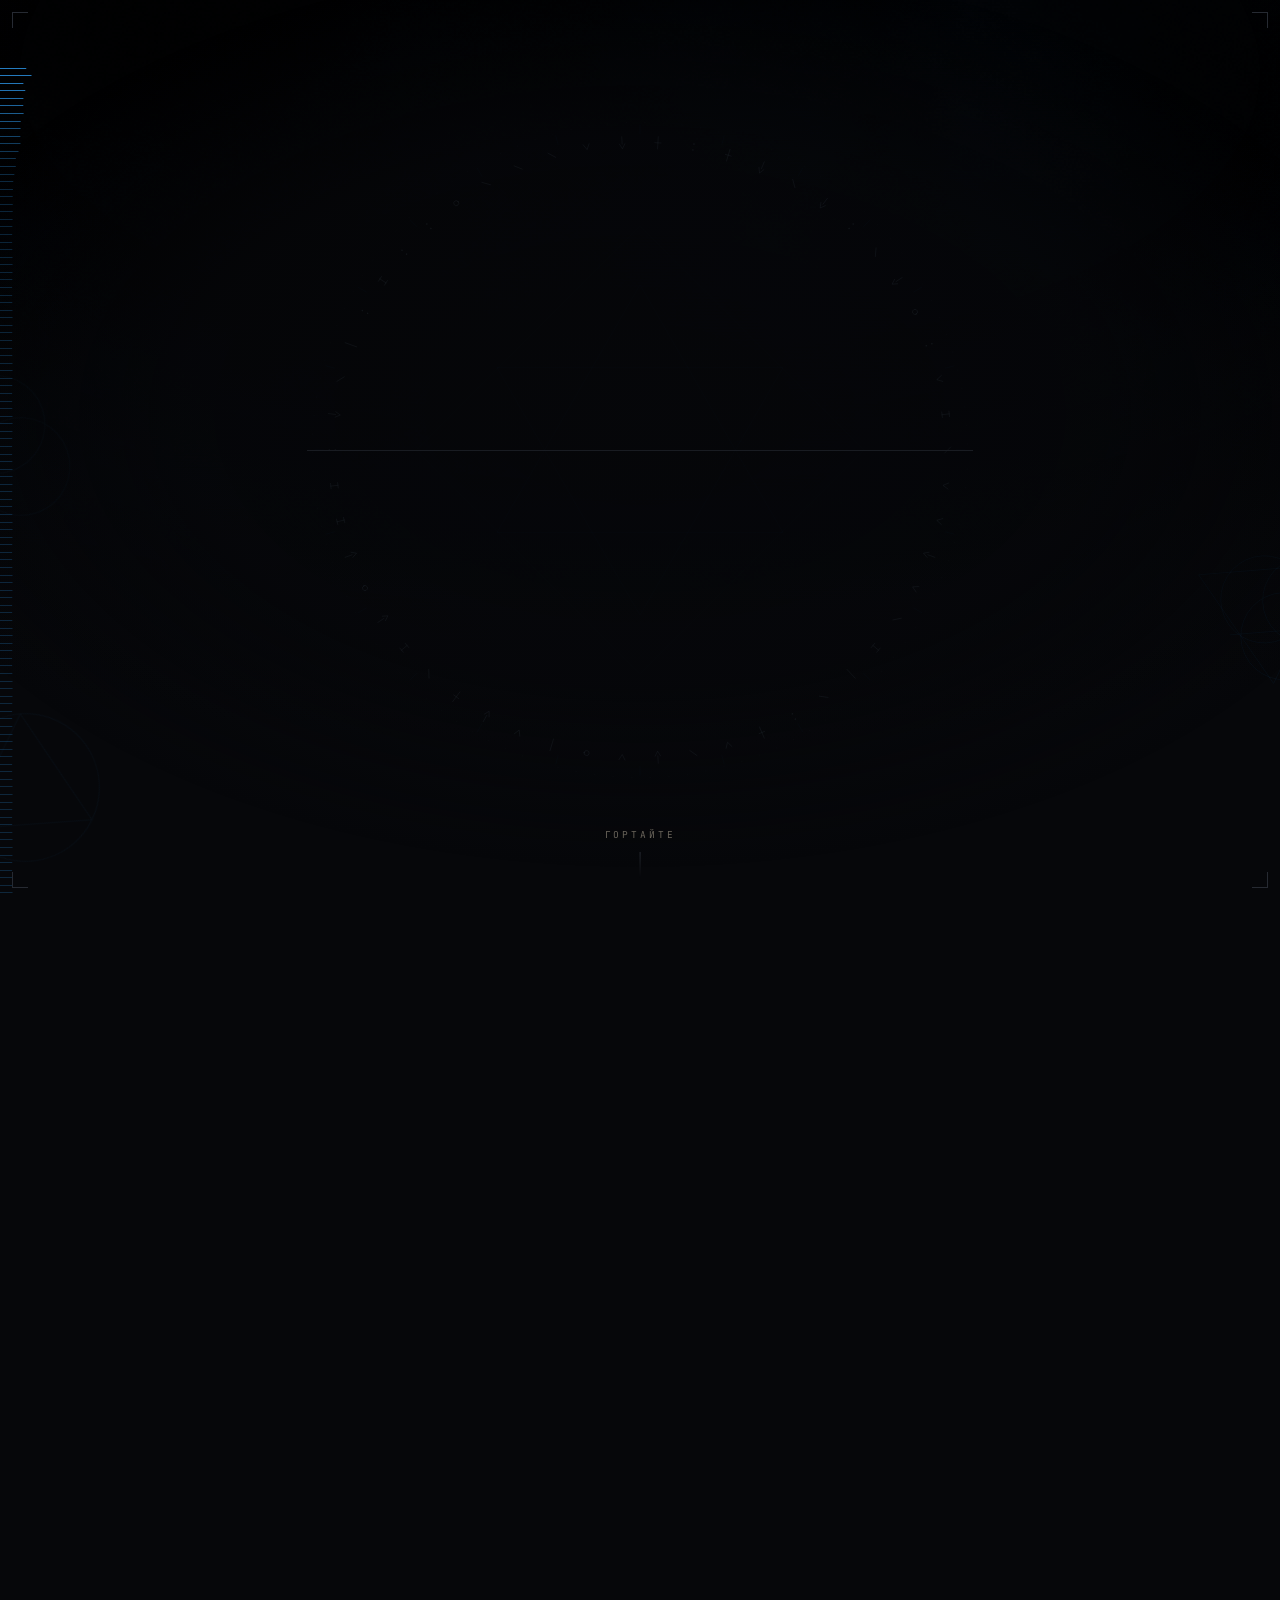
==== commit 4dfb015d: "Two languages, and the pages say less Five things Eugene asked for.  The opening loses its third bea" ====
--- a/index.html
+++ b/index.html
@@ -30,10 +30,14 @@
 <div class="bar" id="bar">
   <a class="wm" href="/"><img src="/assets/logo.svg" alt="" width="26" height="26"><span>nøx</span></a>
   <nav>
-    <a href="/" aria-current="page">Головна</a>
-    <a href="/events">Афіша</a>
-    <a class="cta" href="/booking">Забронювати</a>
+    <a href="/" aria-current="page" data-i18n="nav.home">Головна</a>
+    <a href="/events" data-i18n="nav.events">Афіші</a>
+    <a class="cta" href="/booking" data-i18n="nav.booking">Забронювати</a>
   </nav>
+  <div class="lang" role="group" aria-label="Мова" data-i18n-aria="lang.label">
+    <button type="button" data-lang="uk" aria-pressed="true">укр</button>
+    <button type="button" data-lang="en" aria-pressed="false">eng</button>
+  </div>
 </div>
 
 <main>
@@ -43,19 +47,16 @@
       <div class="sigil" aria-hidden="true"></div>
       <div class="stagein">
         <h1 class="off">nøx</h1>
-        <p class="welcome">Ласкаво просимо до клубу нової ери <b>nøx</b></p>
-        <div class="place">
-          <p class="tag">Майданчик для вечорів у Києві. Зал на <b>300–350 гостей</b>, власний бар, тераса.</p>
-        </div>
+        <p class="welcome" data-i18n="hero.welcome">Ласкаво просимо до клубу нової ери <b>nøx</b></p>
       </div>
-      <div class="scroll" aria-hidden="true">Гортайте</div>
+      <div class="scroll" aria-hidden="true" data-i18n="hero.scroll">Гортайте</div>
     </div>
   </div>
 
   <section id="prostir">
     <div class="inner">
-      <p class="mark rise">I · Простір</p>
-      <h2 class="rise">Зал</h2>
+      <p class="mark rise" data-i18n="home.s1.mark">I · Простір</p>
+      <h2 class="rise" data-i18n="home.s1.h2">Зал</h2>
       <div class="figs rise" data-nox="headline"></div>
       <div class="rise" data-nox="visual"></div>
     </div>
@@ -63,21 +64,21 @@
 
   <section id="vechir">
     <div class="inner">
-      <p class="mark rise">II · Календар</p>
-      <h2 class="rise">Найближчий вечір</h2>
+      <p class="mark rise" data-i18n="home.s2.mark">II · Календар</p>
+      <h2 class="rise" data-i18n="home.s2.h2">Найближчий вечір</h2>
       <div class="rise" id="next"></div>
       <div class="teasers rise" style="margin-top:clamp(40px,5vw,68px)">
         <a class="teaser" href="/events">
-          <em>Афіша</em>
-          <b>Хто грає<br>і коли</b>
-          <span>Усі вечори на майданчику — свої та від зовнішніх організаторів.</span>
-          <span class="go">Дивитись афішу →</span>
+          <em data-i18n="home.t1.em">Афіші</em>
+          <b data-i18n="home.t1.b">Майбутні<br>події</b>
+          <span data-i18n="home.t1.text">Усі вечори на майданчику — свої та від зовнішніх організаторів.</span>
+          <span class="go" data-i18n="home.t1.go">Дивитись афіші →</span>
         </a>
         <a class="teaser" href="/booking">
-          <em>Оренда</em>
-          <b>Провести<br>свій вечір</b>
-          <span>Що входить у майданчик, план залу і заявка на конкретну дату.</span>
-          <span class="go">Забронювати дату →</span>
+          <em data-i18n="home.t2.em">Оренда</em>
+          <b data-i18n="home.t2.b">Забронювати<br>дату</b>
+          <span data-i18n="home.t2.text">Що входить у майданчик, план залу і заявка на конкретну дату.</span>
+          <span class="go" data-i18n="home.t2.go">Відкрити форму →</span>
         </a>
       </div>
     </div>
@@ -85,18 +86,18 @@
 
   <section id="gostyam">
     <div class="inner">
-      <p class="mark rise">III · Гостям</p>
-      <h2 class="rise">Як дістатися</h2>
+      <p class="mark rise" data-i18n="home.s3.mark">III · Гостям</p>
+      <h2 class="rise" data-i18n="home.s3.h2">Як дістатися</h2>
       <div class="where rise">
-        <div class="g"><b>Де це</b><span>Нижньоюрківська 31, на самому початку вулиці.</span></div>
+        <div class="g"><b data-i18n="home.where.b">Де це</b><span data-i18n="home.where.text">Нижньоюрківська 31, на самому початку вулиці.</span></div>
         <div class="map">
           <!-- Вікно взято під саму рамку: близько 500 м у ширину на 230 м
                углиб, мітка посередині. -->
-          <iframe class="mapframe" loading="lazy" title="Мапа: Нижньоюрківська 31, Київ"
+          <iframe class="mapframe" loading="lazy" title="Мапа: Нижньоюрківська 31, Київ" data-i18n-title="home.map.title"
             src="https://www.openstreetmap.org/export/embed.html?bbox=30.4973%2C50.4658%2C30.5043%2C50.4679&amp;layer=mapnik&amp;marker=50.466861%2C30.500806"></iframe>
           <p class="mapfoot">
             <span>50°28′00.7″N 30°30′02.9″E</span>
-            <a href="https://maps.google.com/?q=50.466861,30.500806" target="_blank" rel="noopener">Прокласти маршрут →</a>
+            <a href="https://maps.google.com/?q=50.466861,30.500806" target="_blank" rel="noopener" data-i18n="home.map.route">Прокласти маршрут →</a>
           </p>
         </div>
       </div>
@@ -105,6 +106,7 @@
 
 </main>
 
+<script src="/assets/i18n.js"></script>
 <script src="/assets/fx.js"></script>
 <script src="/assets/site.js"></script>
 </body>
--- a/assets/site.css
+++ b/assets/site.css
@@ -120,6 +120,16 @@
 .bar nav a[aria-current="page"]{ color:var(--bone); }
 .bar nav a[aria-current="page"]::before{ content:"◆ "; color:var(--gas); }
 .bar .cta{ color:var(--gas); }
+/* Дві мови стоять поруч, як одна деталь HUD: поточна горить, друга чекає. */
+.lang{ display:flex; align-items:center; margin-left:22px; }
+.lang button{
+  font-family:var(--hud); font-size:10px; letter-spacing:.18em; text-transform:uppercase;
+  color:var(--dust); background:transparent; border:0; padding:4px 0; cursor:pointer;
+  transition:color .25s;
+}
+.lang button + button{ margin-left:9px; padding-left:10px; border-left:1px solid var(--line2); }
+.lang button:hover{ color:var(--bone); }
+.lang button[aria-pressed="true"]{ color:var(--gas); }
 .bar .cta:hover{ color:var(--hot); }
 /* На телефоні лишались тільки «Забронювати» — «Головна» й «Афіша» ховались.
    Замість ховати, стискаємо: кегль, трекінг і проміжки, а на зовсім вузькому
@@ -127,6 +137,8 @@
 @media (max-width:760px){
   .bar{ gap:12px; }
   .bar nav{ gap:15px; }
+  .lang{ margin-left:14px; }
+  .lang button{ font-size:9.5px; letter-spacing:.12em; }
   .bar nav a{ font-size:9.5px; letter-spacing:.14em; }
   .bar nav a[aria-current="page"]::before{ content:none; }
   .wm{ font-size:20px; gap:9px; }
@@ -134,6 +146,9 @@
 }
 @media (max-width:420px){
   .bar nav{ gap:12px; }
+  .lang{ margin-left:10px; }
+  .lang button{ font-size:9px; letter-spacing:.06em; }
+  .lang button + button{ margin-left:7px; padding-left:8px; }
   .bar nav a{ font-size:9px; letter-spacing:.08em; }
   .wm span{ display:none; }
 }
@@ -141,7 +156,7 @@
 /* ── сцена ─────────────────────────────────────────────────────────── */
 /* Три з половиною висоти екрана прокрутки, всередині — закріплений кадр.
    Прогрес прокрутки живе в --p (0…1) і керує і знаком, і текстом. */
-.reveal{ position:relative; height:340svh; }
+.reveal{ position:relative; height:300svh; }
 .pin{
   position:sticky; top:0; height:100svh;
   display:grid; place-items:center;
@@ -153,7 +168,7 @@
      стільки, скільки треба словам під ним.
      --sig — сторона знака; текст іде за його нижньою кромкою, а не за екраном,
      тож між ними завжди однаковий проміжок. */
-  --t:clamp(0, calc((var(--p, 0) - .58) / .20), 1);
+  --t:clamp(0, calc((var(--p, 0) - .62) / .26), 1);
   --sig:calc(min(74vh, 90vw) * (1 - var(--t, 0) * .52));
   --lift:calc(var(--t, 0) * 16svh);
 }
@@ -222,9 +237,6 @@
 }
 /* «nøx» тримає лише колір — накреслення те саме, що й у кирилиці поруч. */
 .stagein .welcome b{ font-weight:400; color:var(--gas); }
-.stagein .place{ margin:clamp(12px,1.8vw,24px) 0 0; }
-.tag{ margin:22px auto 0; max-width:44ch !important; color:var(--ash); font-size:clamp(15px,1.7vw,17.5px); }
-.tag b{ color:var(--bone); font-weight:600; }
 .scroll{
   position:absolute; left:50%; bottom:22px; transform:translateX(-50%);
   font-family:var(--hud); font-size:9.5px; letter-spacing:.3em; text-transform:uppercase;
@@ -316,6 +328,14 @@
 .ev .d{ font-family:var(--rite); font-weight:400; font-size:25px; color:var(--gas); letter-spacing:.015em; }
 .ev .t{ font-family:var(--rite); font-size:clamp(24px,3vw,34px); text-transform:uppercase; letter-spacing:.05em; line-height:1.1; }
 .ev .p{ font-family:var(--hud); font-size:10px; letter-spacing:.22em; text-transform:uppercase; color:var(--dust); margin-top:8px; }
+/* День тижня під датою: для майданчика це половина відповіді — пʼятниця і
+   вівторок не одне й те саме. Склад — під назвою, тим самим тоном, що й підпис. */
+.ev .d .wd, .feat .d .wd, .next .d .wd{
+  display:block; margin-top:6px; font-family:var(--hud); font-size:9.5px;
+  letter-spacing:.2em; text-transform:uppercase; color:var(--dust);
+}
+.ev .lu{ margin:10px 0 0; color:var(--ash); font-size:15px; line-height:1.55; max-width:52ch; }
+.ev.past .lu{ color:var(--dust); }
 .ev.past .d{ color:var(--dust); }
 .ev.past .t{ color:var(--ash); }
 .none{ border-top:1px solid var(--line); border-bottom:1px solid var(--line); padding:52px 0; }
@@ -354,6 +374,7 @@
 .next{ border-top:1px solid var(--line2); border-bottom:1px solid var(--line2); padding:30px 0; }
 .next .d{ font-family:var(--rite); font-weight:400; font-size:26px; color:var(--gas); letter-spacing:.015em; }
 .next .t{ font-family:var(--rite); font-size:clamp(26px,3.4vw,40px); text-transform:uppercase; letter-spacing:.05em; margin-top:6px; }
+.next .p{ font-family:var(--hud); font-size:10px; letter-spacing:.22em; text-transform:uppercase; color:var(--dust); margin-top:10px; }
 
 /* ── мапа ──────────────────────────────────────────────────────────────
    Плитки OpenStreetMap світлі, тож їх вивертає у темне й зводить у синь
@@ -425,6 +446,26 @@
   font-size:clamp(52px,11vw,140px); line-height:.92; letter-spacing:.04em; text-transform:uppercase;
 }
 .phead p{ margin:26px 0 0; }
+
+/* ── вартість ──────────────────────────────────────────────────────── */
+/* Спершу число, під ним — що саме за нього дають. Позначку носить лише те,
+   що можна змінити; незмінні позиції мовчать, і зайвого шуму на списку немає. */
+.price{ max-width:820px; }
+.pnum{
+  margin:0 0 clamp(28px,4vw,44px); color:var(--bone);
+  font-family:var(--rite); font-weight:400;
+  font-size:clamp(48px,8vw,96px); line-height:1; letter-spacing:.015em;
+}
+.pnum small{
+  display:block; margin-top:16px; font-family:var(--hud); font-size:10px;
+  letter-spacing:.24em; text-transform:uppercase; color:var(--dust);
+}
+.list li em{
+  display:inline-block; margin-top:11px; font-style:normal;
+  font-family:var(--hud); font-size:9.5px; letter-spacing:.2em; text-transform:uppercase;
+  color:var(--dust); border:1px solid var(--line2); padding:4px 9px;
+}
+.list li em.can{ color:var(--gas); border-color:rgba(46,155,240,.5); }
 
 /* ── форма ─────────────────────────────────────────────────────────── */
 /* На сторінці оренди тепер лише форма, тож вона й тримає всю колонку —
@@ -439,6 +480,8 @@
    єдиного контрола, на який міг би вказувати label. */
 .lbl{ margin:0; }
 label span{ color:var(--gas); }
+/* Слово підпису загорнуте в <i> заради перекладу — курсив тут ні до чого. */
+label i{ font-style:normal; }
 input,textarea{
   font-family:var(--sans); font-size:16px; color:var(--bone);
   background:transparent; border:0; border-bottom:1px solid var(--line2);
@@ -547,15 +590,13 @@
 /* Кільця проступають за прокруткою; сам знак нею не гаситься — його появу
    й так веде дизеринг, і подвійне притлумлення робило його тьмяним. */
 .pin .sigil svg{ opacity:calc(.15 + clamp(0, calc(var(--p, 0) / .45), 1) * .85); }
-/* Сцена читається у три такти. Спершу сам знак — і більше нічого.
-   Потім коротке вітання. Останнім — де це місце і що воно таке. */
+/* Сцена читається у два такти. Спершу сам знак — і більше нічого. Потім
+   вітання. Опис місця звідси прибрано на прохання власника, тож обидва такти
+   розтягнуті на ту саму сцену: пауза зі знаком лишається справжньою, а слова
+   встигають прийти до кінця прокрутки. */
 .pin .stagein .welcome{
-  opacity:clamp(0, calc((var(--p, 0) - .60) / .14), 1);
-  transform:translateY(calc((1 - clamp(0, (var(--p, 0) - .60) / .14, 1)) * 14px));
-}
-.pin .stagein .place{
-  opacity:clamp(0, calc((var(--p, 0) - .80) / .14), 1);
-  transform:translateY(calc((1 - clamp(0, (var(--p, 0) - .80) / .14, 1)) * 12px));
+  opacity:clamp(0, calc((var(--p, 0) - .64) / .20), 1);
+  transform:translateY(calc((1 - clamp(0, (var(--p, 0) - .64) / .20, 1)) * 14px));
 }
 .pin .scroll{ opacity:clamp(0, calc(1 - var(--p, 0) * 3.2), 1); }
 
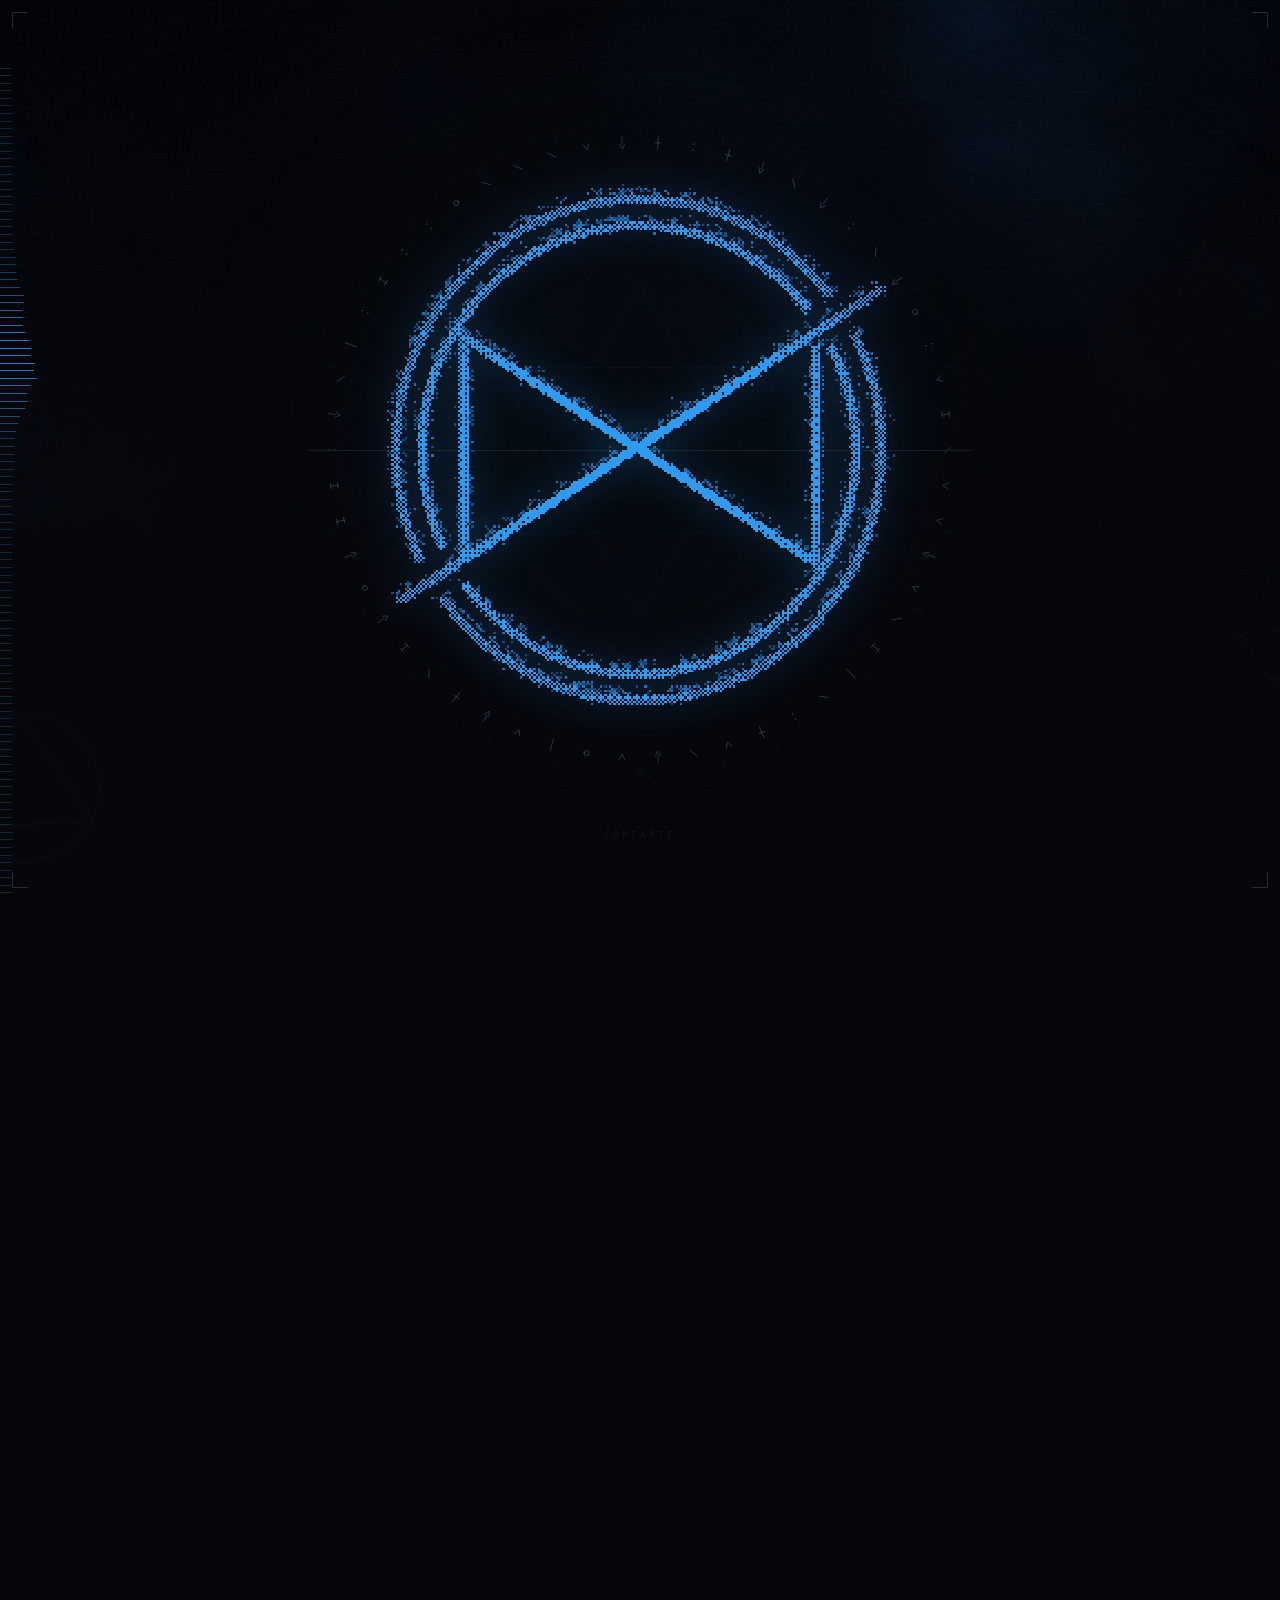
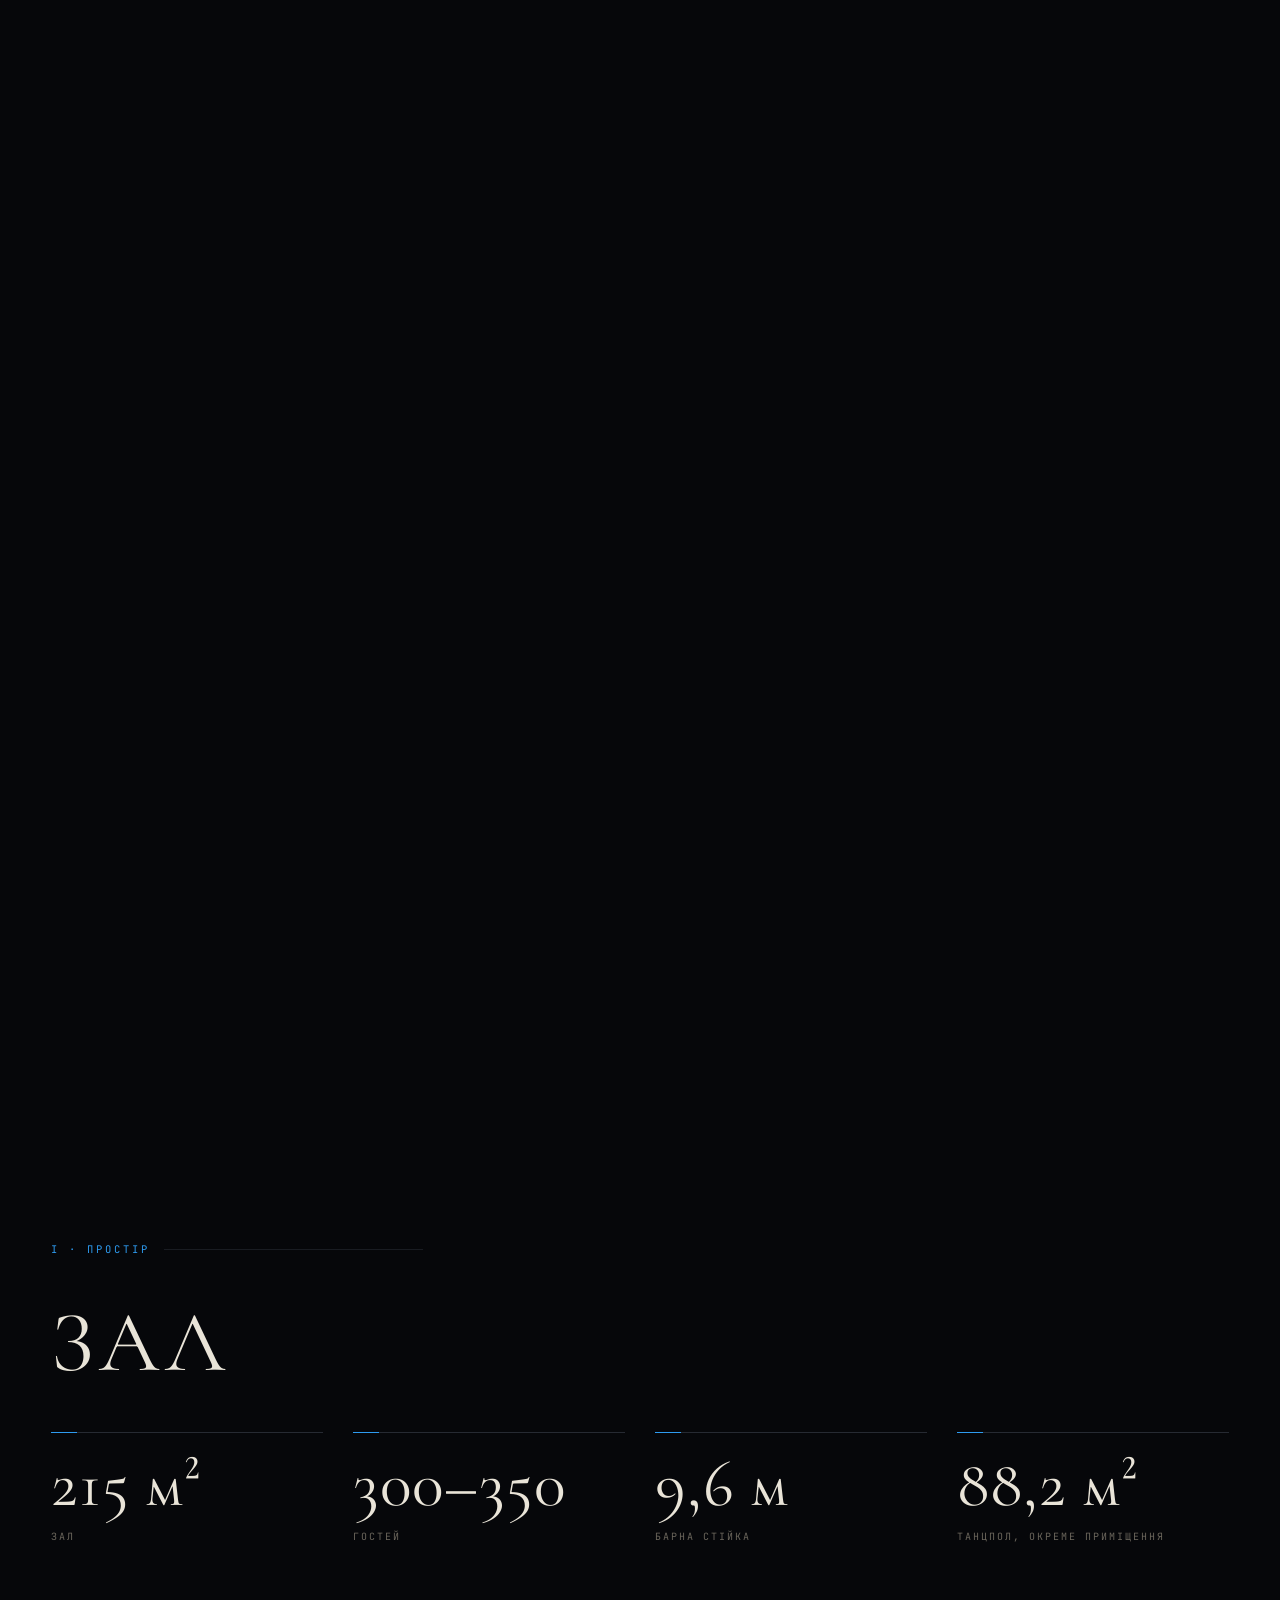
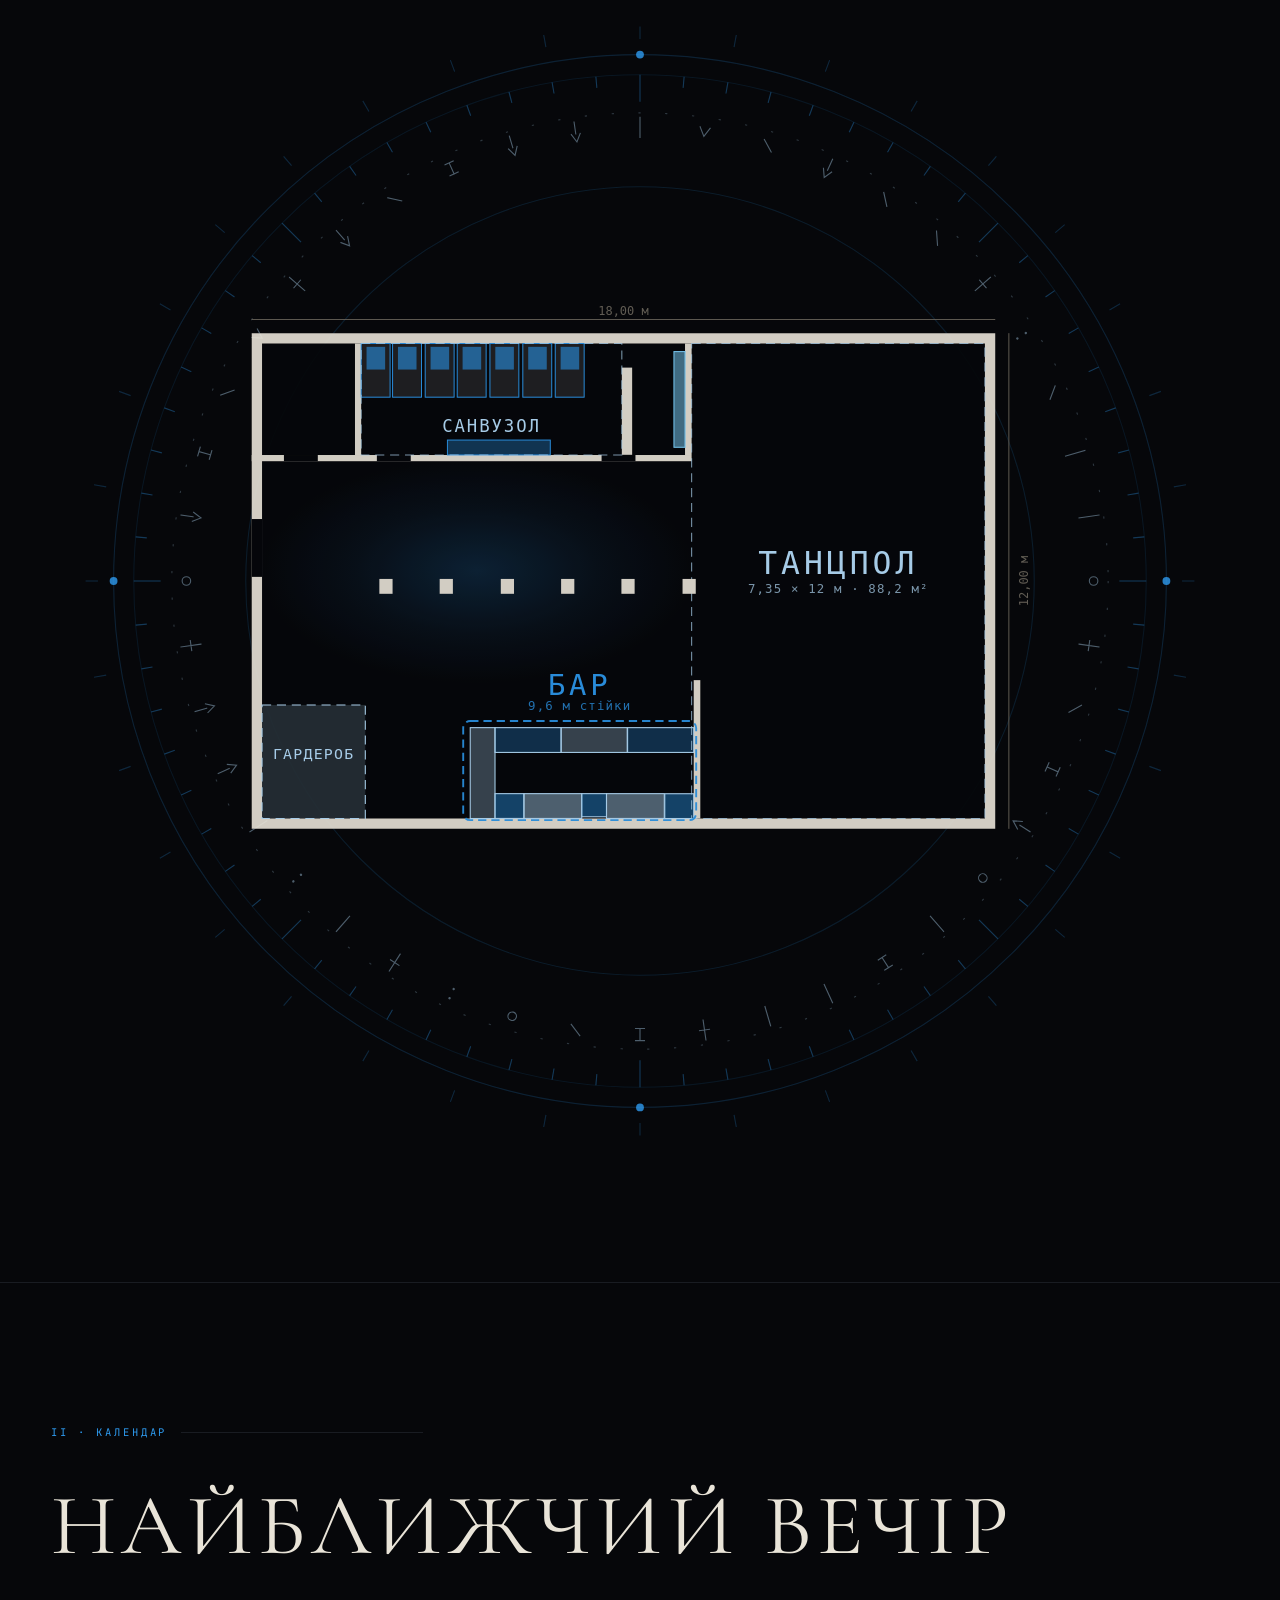
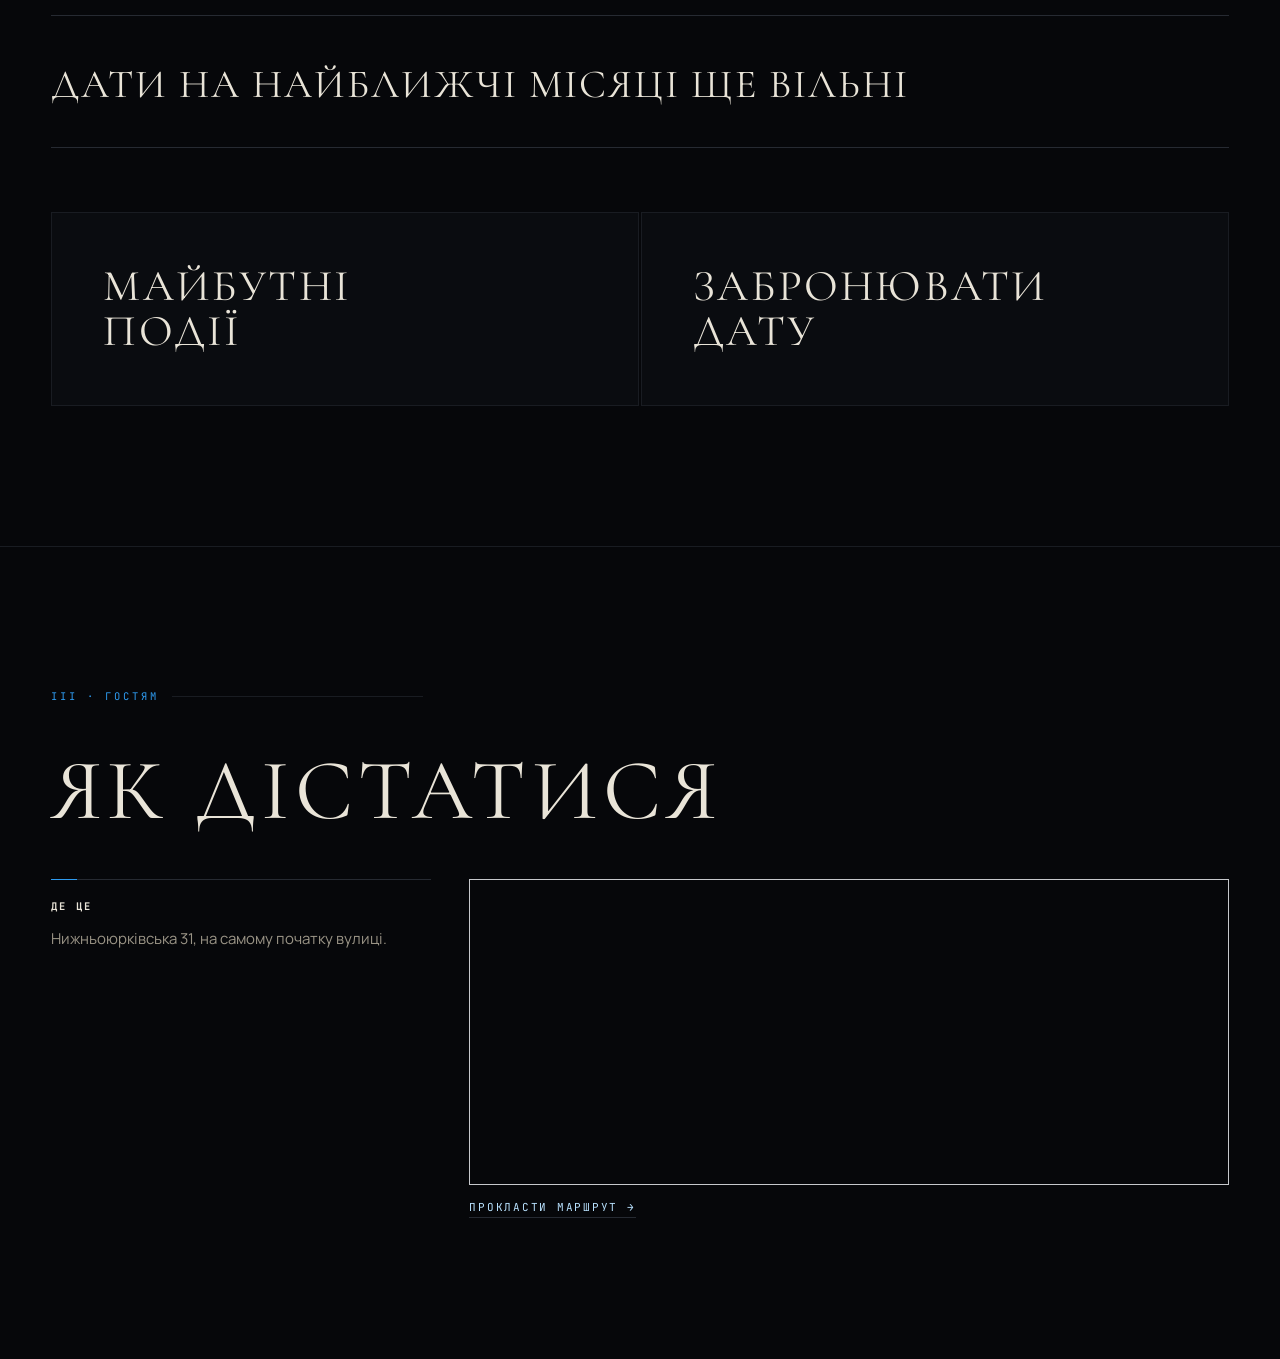
==== commit ef1db140: "Fewer words on the home page The caption under the floor plan is gone — the drawing is labelled insi" ====
--- a/index.html
+++ b/index.html
@@ -69,16 +69,10 @@
       <div class="rise" id="next"></div>
       <div class="teasers rise" style="margin-top:clamp(40px,5vw,68px)">
         <a class="teaser" href="/events">
-          <em data-i18n="home.t1.em">Афіші</em>
           <b data-i18n="home.t1.b">Майбутні<br>події</b>
-          <span data-i18n="home.t1.text">Усі вечори на майданчику — свої та від зовнішніх організаторів.</span>
-          <span class="go" data-i18n="home.t1.go">Дивитись афіші →</span>
         </a>
         <a class="teaser" href="/booking">
-          <em data-i18n="home.t2.em">Оренда</em>
           <b data-i18n="home.t2.b">Забронювати<br>дату</b>
-          <span data-i18n="home.t2.text">Що входить у майданчик, план залу і заявка на конкретну дату.</span>
-          <span class="go" data-i18n="home.t2.go">Відкрити форму →</span>
         </a>
       </div>
     </div>
@@ -96,7 +90,6 @@
           <iframe class="mapframe" loading="lazy" title="Мапа: Нижньоюрківська 31, Київ" data-i18n-title="home.map.title"
             src="https://www.openstreetmap.org/export/embed.html?bbox=30.4973%2C50.4658%2C30.5043%2C50.4679&amp;layer=mapnik&amp;marker=50.466861%2C30.500806"></iframe>
           <p class="mapfoot">
-            <span>50°28′00.7″N 30°30′02.9″E</span>
             <a href="https://maps.google.com/?q=50.466861,30.500806" target="_blank" rel="noopener" data-i18n="home.map.route">Прокласти маршрут →</a>
           </p>
         </div>
--- a/assets/site.css
+++ b/assets/site.css
@@ -282,10 +282,6 @@
 /* ── діаграма / галерея ────────────────────────────────────────────── */
 .diagram{ margin-top:clamp(40px,6vw,80px); display:grid; place-items:center; }
 .diagram svg{ width:min(1120px,100%); height:auto; overflow:visible; }
-.diagcap{
-  margin:22px 0 0; text-align:center; font-family:var(--hud); font-size:10px;
-  letter-spacing:.24em; text-transform:uppercase; color:var(--dust);
-}
 .gallery{ display:grid; gap:2px; grid-template-columns:1fr; margin-top:clamp(40px,6vw,80px); }
 @media (min-width:780px){ .gallery{ grid-template-columns:repeat(2,1fr); } }
 .gallery figure{ margin:0; position:relative; background:var(--slab); overflow:hidden; }
@@ -366,10 +362,7 @@
   border:1px solid var(--line); transition:border-color .3s, background .3s;
 }
 .teaser:hover{ border-color:var(--gas); background:var(--slab); }
-.teaser em{ font-family:var(--hud); font-style:normal; font-size:10px; letter-spacing:.26em; text-transform:uppercase; color:var(--gas); }
 .teaser b{ font-family:var(--rite); font-weight:400; font-size:clamp(28px,3.6vw,44px); line-height:1.02; text-transform:uppercase; letter-spacing:.05em; }
-.teaser span{ color:var(--ash); font-size:15.5px; line-height:1.55; max-width:40ch; }
-.teaser .go{ margin-top:8px; font-family:var(--hud); font-size:10px; letter-spacing:.2em; text-transform:uppercase; color:var(--pale); }
 
 .next{ border-top:1px solid var(--line2); border-bottom:1px solid var(--line2); padding:30px 0; }
 .next .d{ font-family:var(--rite); font-weight:400; font-size:26px; color:var(--gas); letter-spacing:.015em; }
@@ -405,7 +398,7 @@
 }
 .mapfoot{
   margin:14px 0 0;
-  display:flex; flex-wrap:wrap; gap:8px 24px; justify-content:space-between;
+  display:flex; flex-wrap:wrap; gap:8px 24px;
   font-family:var(--hud); font-size:11px;
   letter-spacing:.16em; text-transform:uppercase; color:var(--dust);
 }
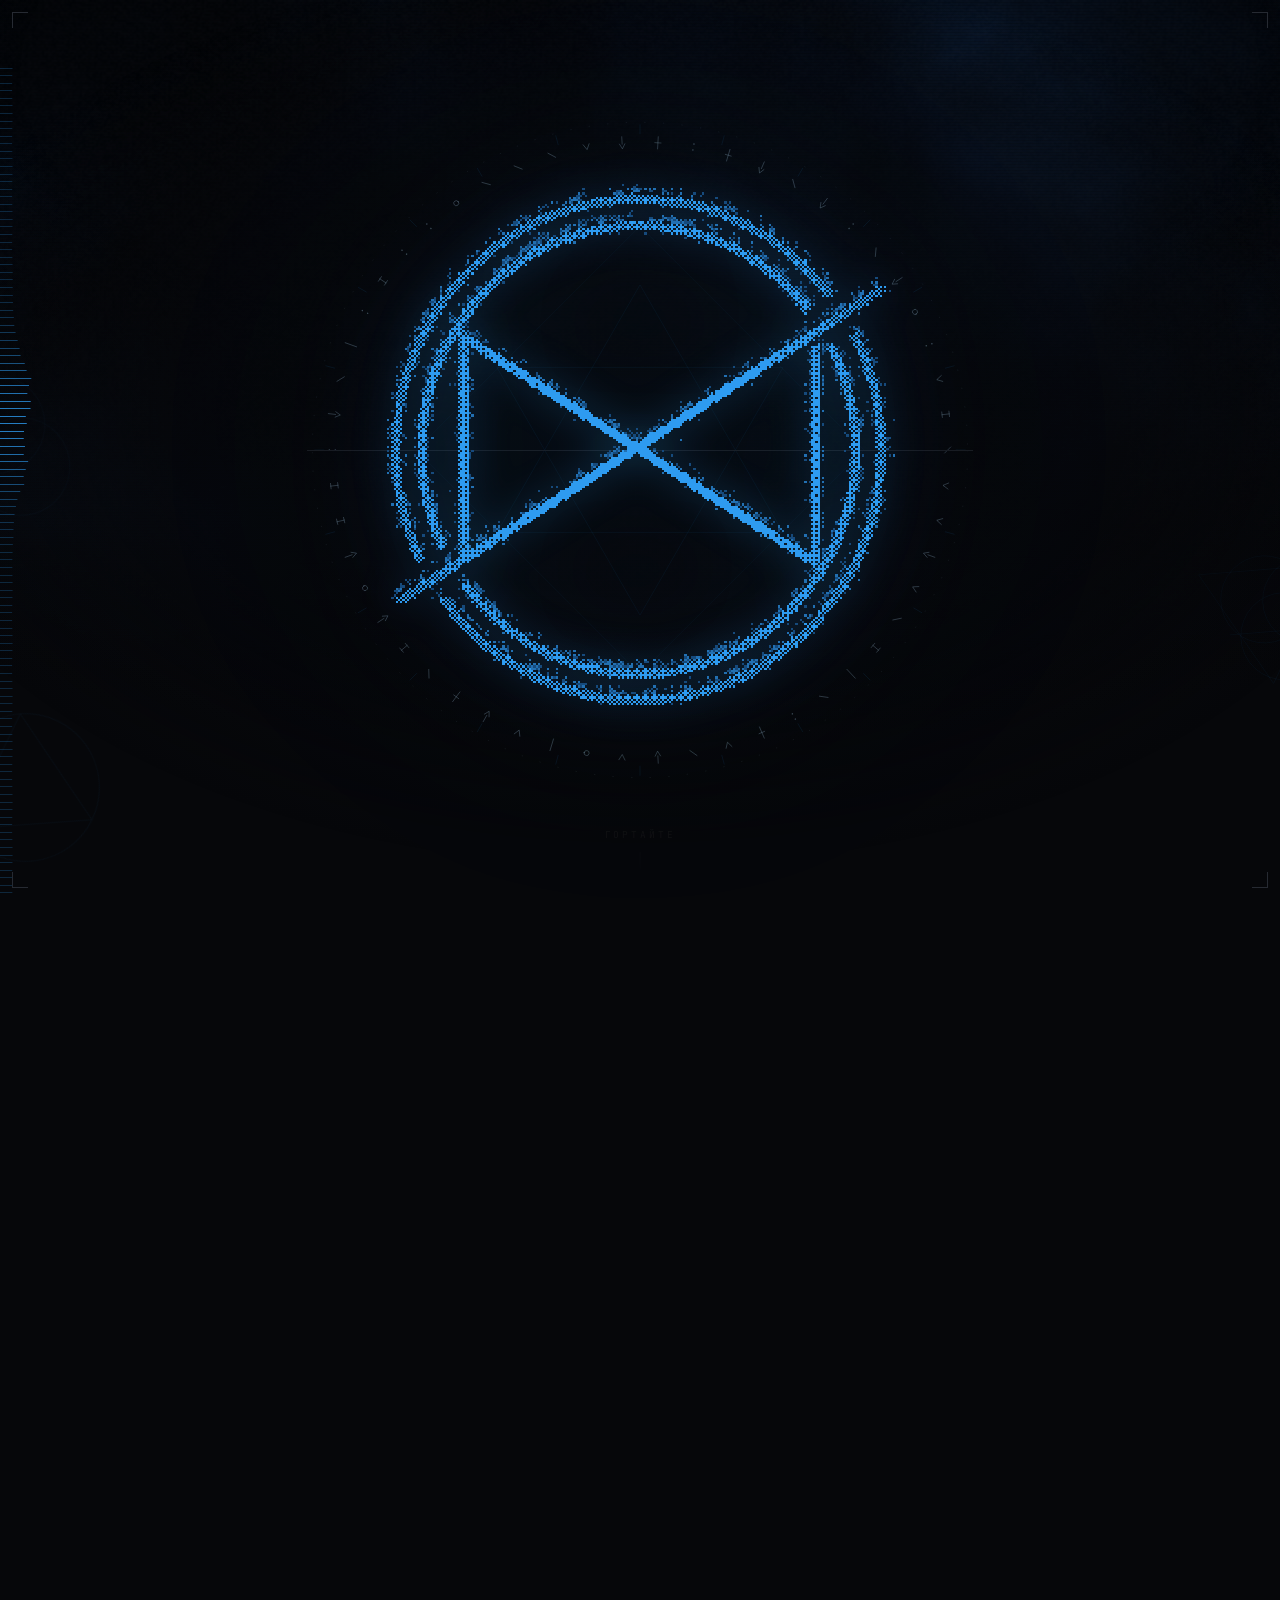
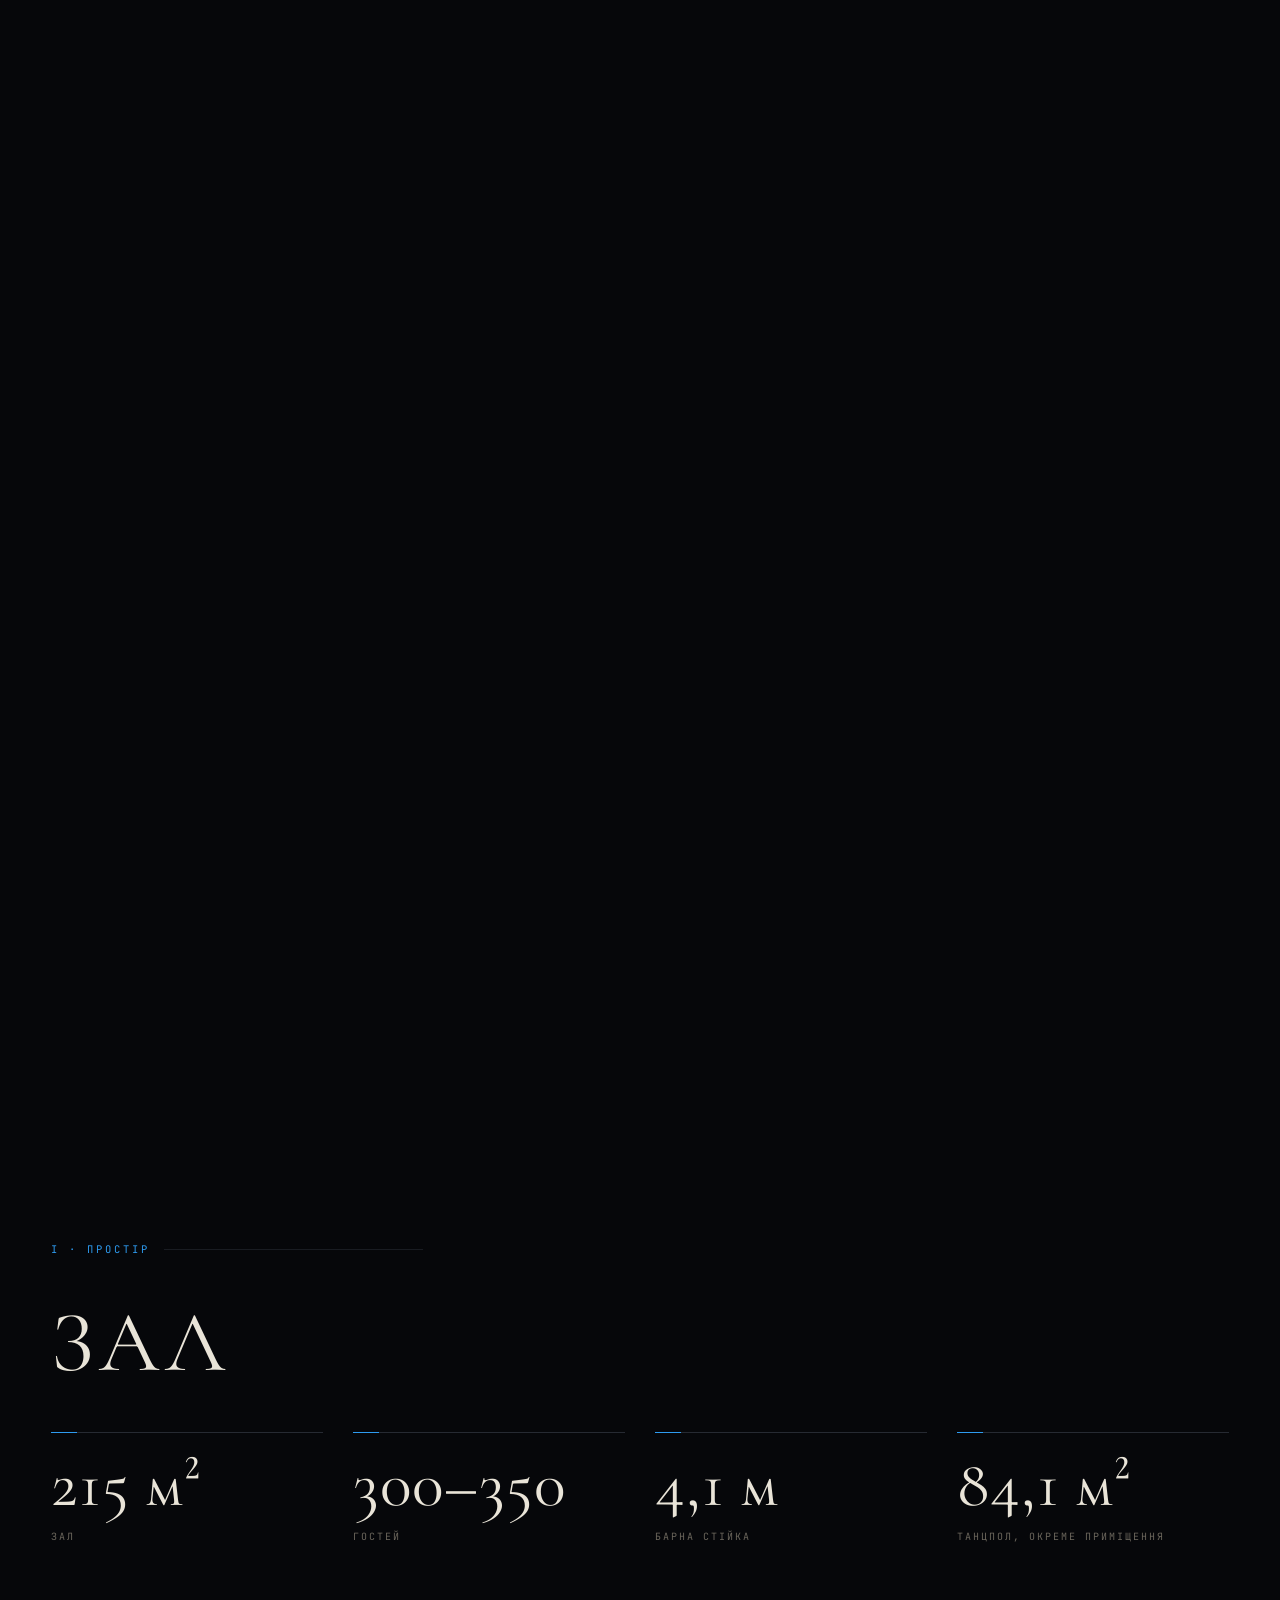
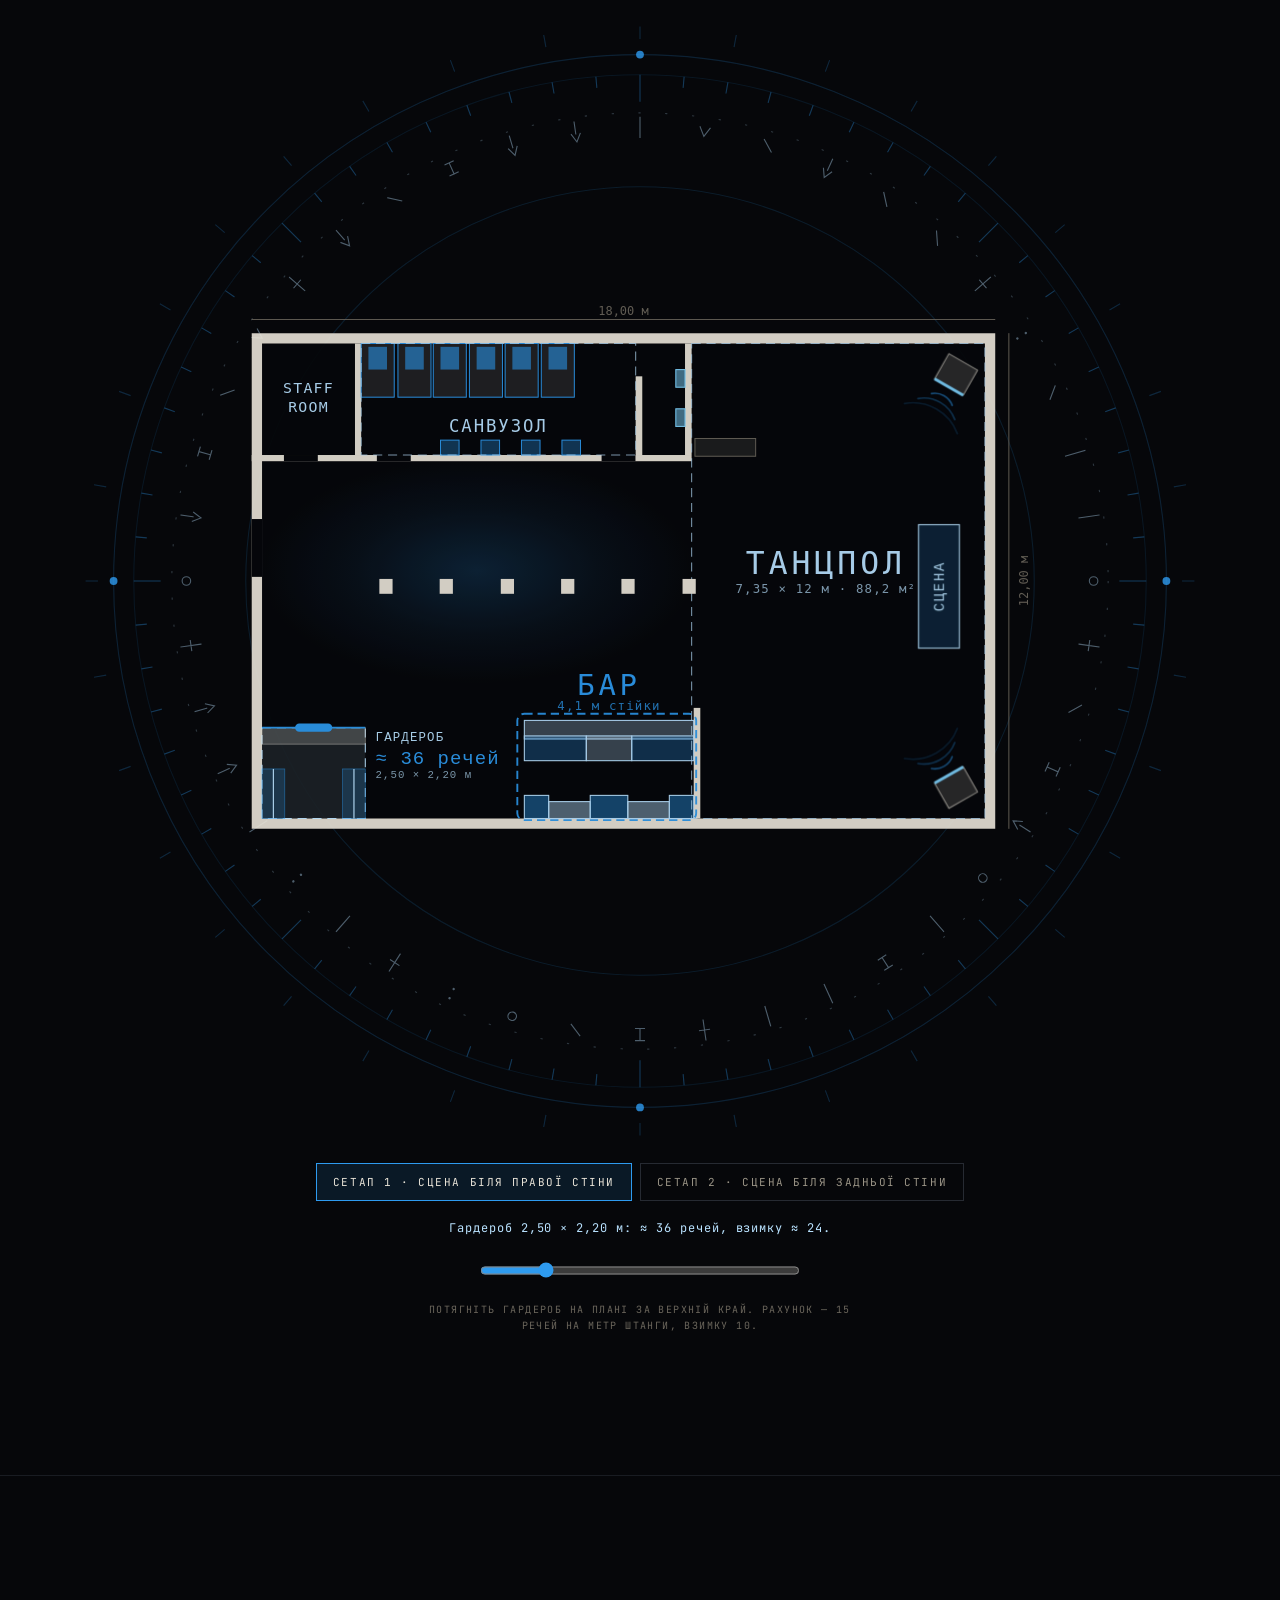
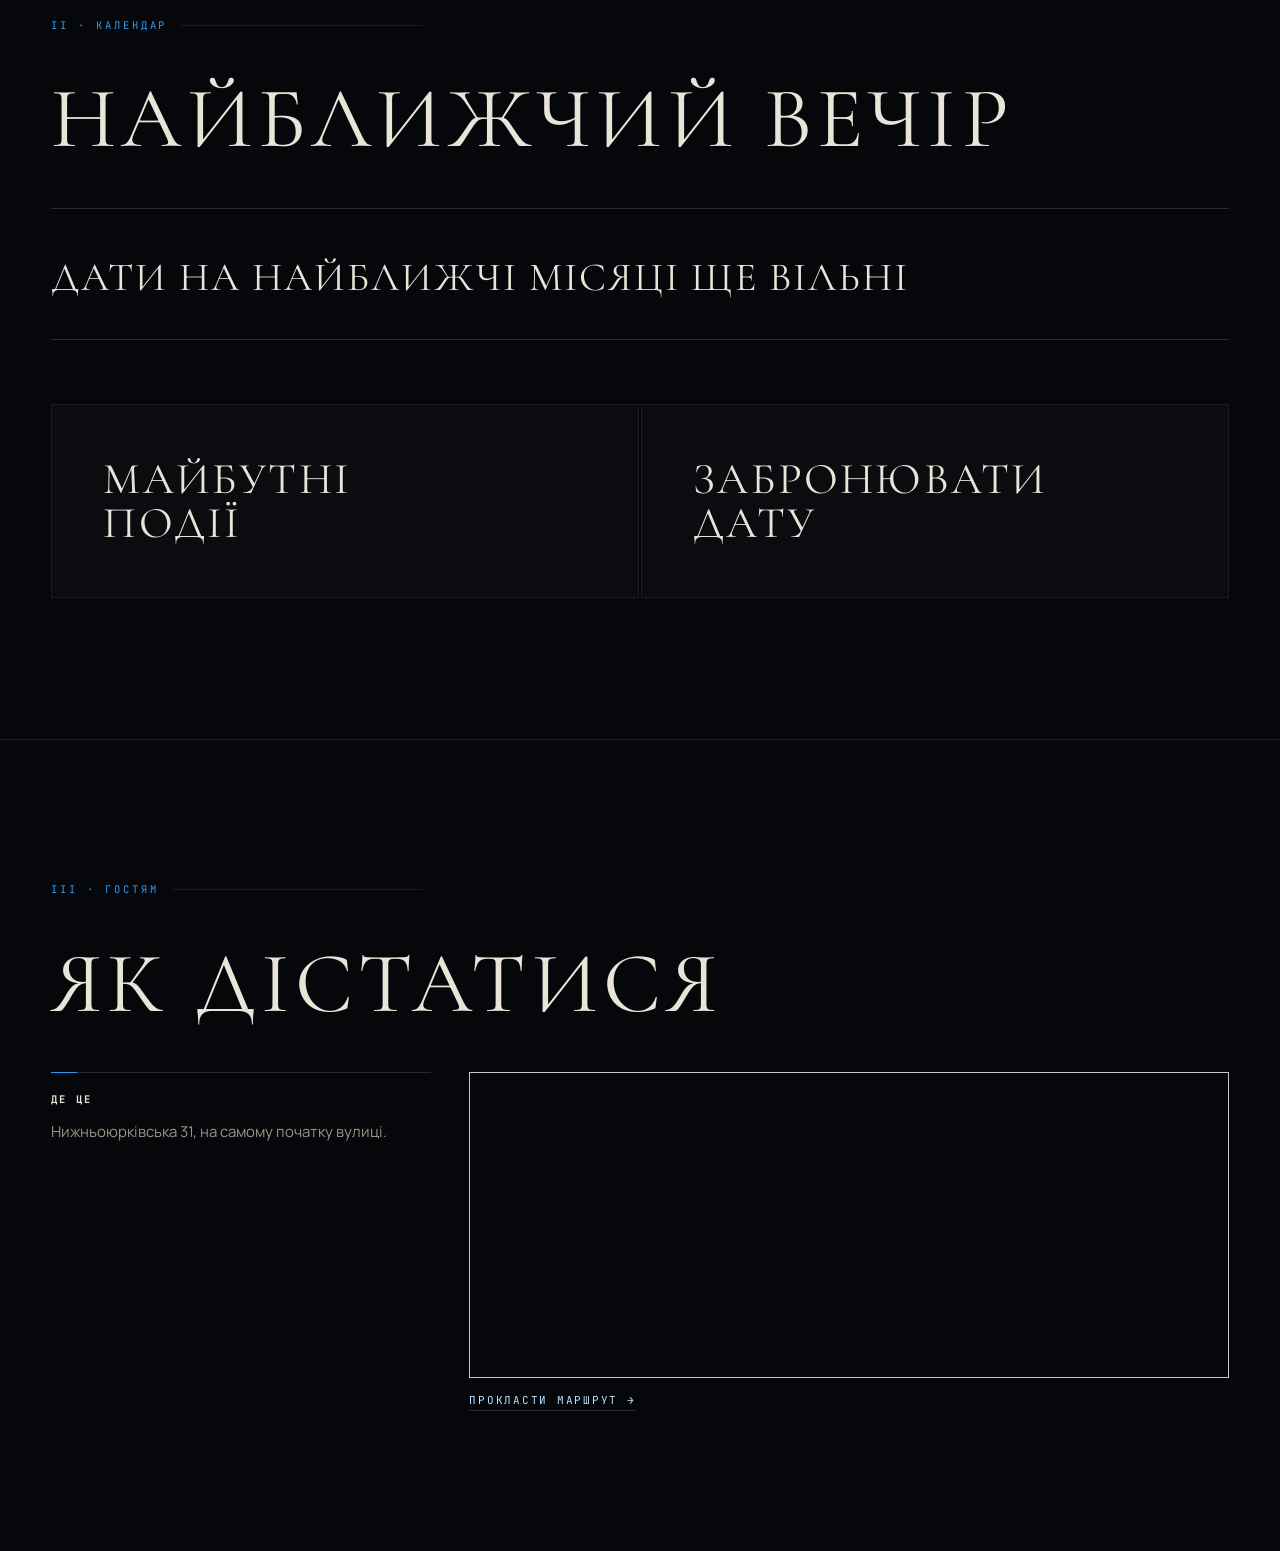
==== commit 789ec80c: "The new room: a 4.1 m bar, six cabins, a cloakroom that stretches, two stages The floor plan follows" ====
--- a/index.html
+++ b/index.html
@@ -4,7 +4,7 @@
 <meta charset="utf-8">
 <meta name="viewport" content="width=device-width,initial-scale=1">
 <title>nøx — майданчик у Києві</title>
-<meta name="description" content="nøx — майданчик для вечорів на Нижньоюрківській, 31 у Києві. Зал 215 м² на 300–350 гостей, бар 9,6 м, тераса і парковка.">
+<meta name="description" content="nøx — майданчик для вечорів на Нижньоюрківській, 31 у Києві. Зал 215 м² на 300–350 гостей, бар 4,1 м, тераса і парковка.">
 <meta name="theme-color" content="#06070A">
 <meta property="og:type" content="website">
 <meta property="og:site_name" content="nøx">
--- a/assets/site.css
+++ b/assets/site.css
@@ -282,6 +282,29 @@
 /* ── діаграма / галерея ────────────────────────────────────────────── */
 .diagram{ margin-top:clamp(40px,6vw,80px); display:grid; place-items:center; }
 .diagram svg{ width:min(1120px,100%); height:auto; overflow:visible; }
+/* гардероб на плані тягнеться за верхній край; під планом — те саме повзунком */
+.diagram .cloak-hit{ cursor:ns-resize; touch-action:none; }
+.diagram .cloak .grip{ transition:fill .2s; }
+.diagram .cloak:hover .grip, .diagram .cloak.dragging .grip{ fill:var(--hot); }
+.cloak-note{
+  margin:18px 0 0; display:grid; gap:10px; justify-items:center; text-align:center;
+  font-family:var(--hud); font-size:12px; letter-spacing:.08em; color:var(--pale);
+}
+.cloak-note input{ width:min(320px,80vw); accent-color:var(--gas); }
+.cloak-note small{ font-size:10px; letter-spacing:.14em; text-transform:uppercase; color:var(--dust); }
+/* два сетапи танцполу: де стоїть сцена і куди дивляться колонки */
+.stage-pick{ margin-top:22px; display:flex; flex-wrap:wrap; gap:8px; justify-content:center; }
+.stage-pick button{
+  font-family:var(--hud); font-size:11px; letter-spacing:.14em; text-transform:uppercase;
+  color:var(--ash); background:transparent; border:1px solid var(--line2);
+  padding:11px 16px; cursor:pointer; transition:color .2s, border-color .2s, background .2s;
+}
+.stage-pick button:hover{ color:var(--pale); border-color:var(--dust); }
+.stage-pick button[aria-pressed="true"]{ color:var(--bone); border-color:var(--gas); background:rgba(46,155,240,.12); }
+.stage-pick button:focus-visible{ outline:1px solid var(--hot); outline-offset:2px; }
+.diagram .stage.in{ animation:stage-in .45s ease both; }
+@keyframes stage-in{ from{ opacity:0; } }
+@media (prefers-reduced-motion:reduce){ .diagram .stage.in{ animation:none; } }
 .gallery{ display:grid; gap:2px; grid-template-columns:1fr; margin-top:clamp(40px,6vw,80px); }
 @media (min-width:780px){ .gallery{ grid-template-columns:repeat(2,1fr); } }
 .gallery figure{ margin:0; position:relative; background:var(--slab); overflow:hidden; }
@@ -441,8 +464,9 @@
 .phead p{ margin:26px 0 0; }
 
 /* ── вартість ──────────────────────────────────────────────────────── */
-/* Спершу число, під ним — що саме за нього дають. Позначку носить лише те,
-   що можна змінити; незмінні позиції мовчать, і зайвого шуму на списку немає. */
+/* Спершу число, під ним — що саме за нього дають. Кольором світиться те, що
+   не обговорюється: умова, яку орендар має побачити, а не пропустити. Те, що
+   можна доповнити чи замінити, лишається тихим — воно й так відкрите. */
 .price{ max-width:820px; }
 .pnum{
   margin:0 0 clamp(28px,4vw,44px); color:var(--bone);
@@ -456,9 +480,9 @@
 .list li em{
   display:inline-block; margin-top:11px; font-style:normal;
   font-family:var(--hud); font-size:9.5px; letter-spacing:.2em; text-transform:uppercase;
-  color:var(--dust); border:1px solid var(--line2); padding:4px 9px;
-}
-.list li em.can{ color:var(--gas); border-color:rgba(46,155,240,.5); }
+  color:var(--gas); border:1px solid rgba(46,155,240,.5); padding:4px 9px;
+}
+.list li em.can{ color:var(--dust); border-color:var(--line2); }
 
 /* ── форма ─────────────────────────────────────────────────────────── */
 /* На сторінці оренди тепер лише форма, тож вона й тримає всю колонку —
@@ -491,9 +515,15 @@
   font-family:var(--hud); font-size:15px; letter-spacing:.04em;
   min-height:34px;
 }
+/* Кнопку календаря малює сам браузер, і колір їй задає не CSS, а схема. При
+   color-scheme:dark вона вже світла — старий invert() перефарбовував її назад
+   у чорне по чорному, і в Chrome та Edge кнопки просто не було видно. Firefox
+   цього псевдоправила не знає, тому там вона лишалась на місці. brightness(0)
+   гасить будь-який вихідний колір у чорний, invert(1) робить його білим — тож
+   іконка світла незалежно від того, якою її намалював браузер. */
 input[type="date"]::-webkit-calendar-picker-indicator{
-  filter:invert(1) brightness(.72) sepia(1) hue-rotate(170deg) saturate(4);
-  cursor:pointer; opacity:.9;
+  filter:brightness(0) invert(1);
+  cursor:pointer; opacity:.7;
 }
 input[type="date"]:hover::-webkit-calendar-picker-indicator{ opacity:1; }
 
@@ -512,6 +542,10 @@
 }
 .span select:hover{ border-bottom-color:var(--dust); }
 .span select:focus{ outline:none; border-bottom-color:var(--gas); }
+/* Сам список відкриває система, і фон він бере з поля — а поле прозоре, тож у
+   Chrome та Edge світлі цифри лягали на біле й читалися ледве. Пунктам тому
+   потрібен свій колір, заданий явно. */
+.span select option{ background:var(--slab); color:var(--bone); }
 
 /* Вибір із двох: радіокнопка сама схована, видно лише напис у рамці. */
 .pick{ display:flex; gap:10px; padding:6px 0 0; flex-wrap:wrap; }
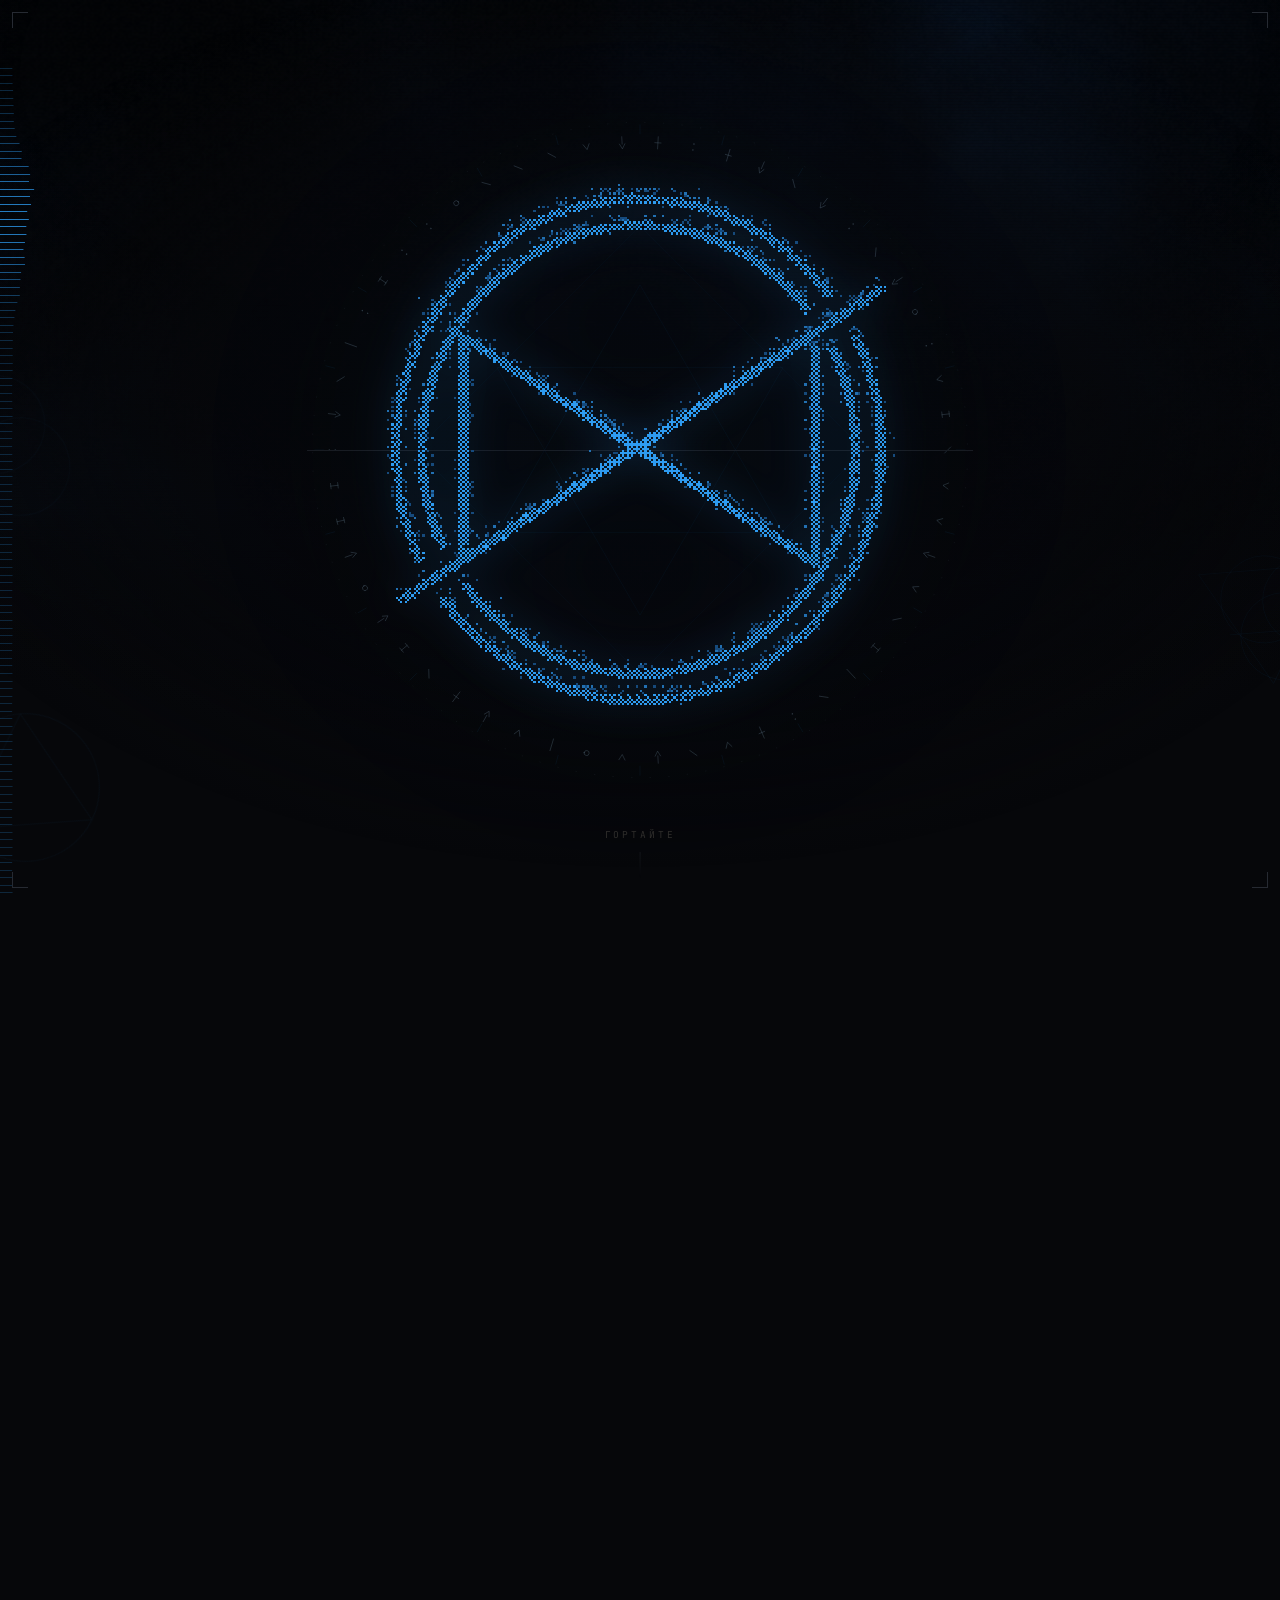
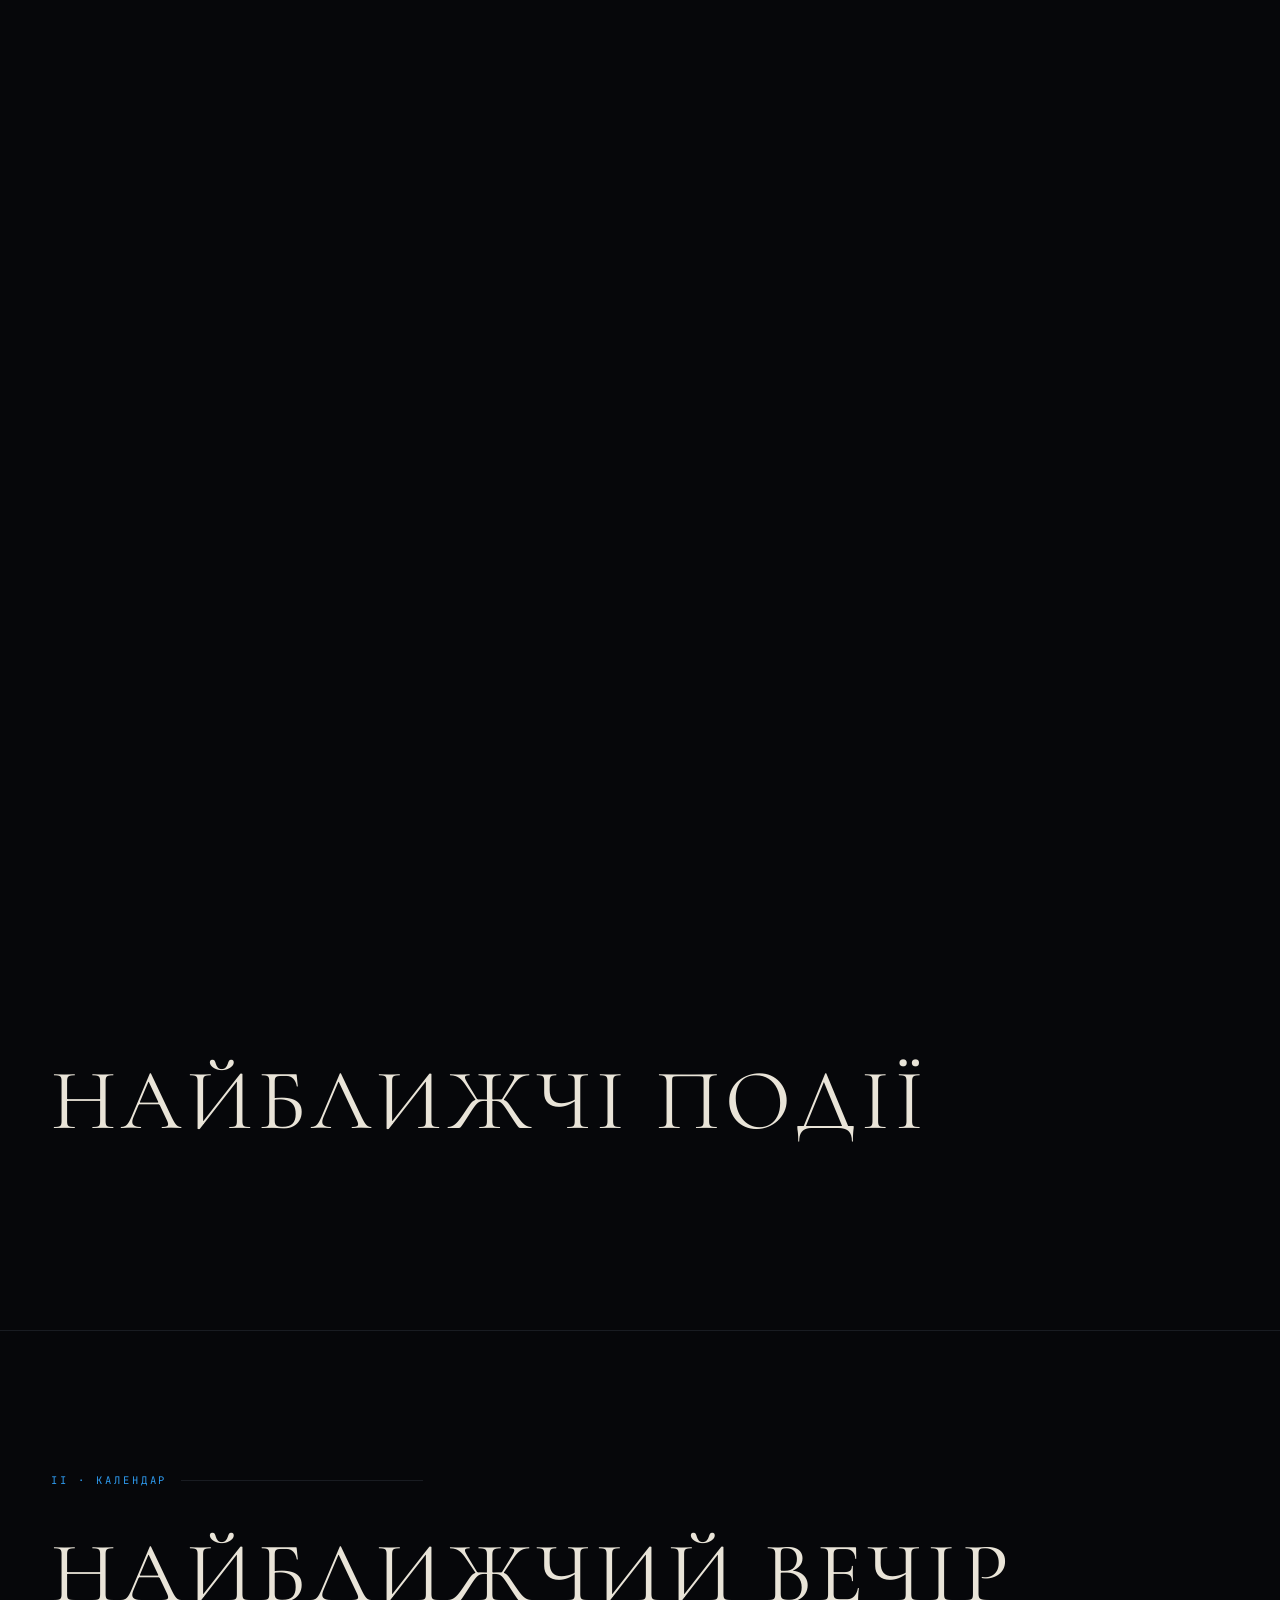
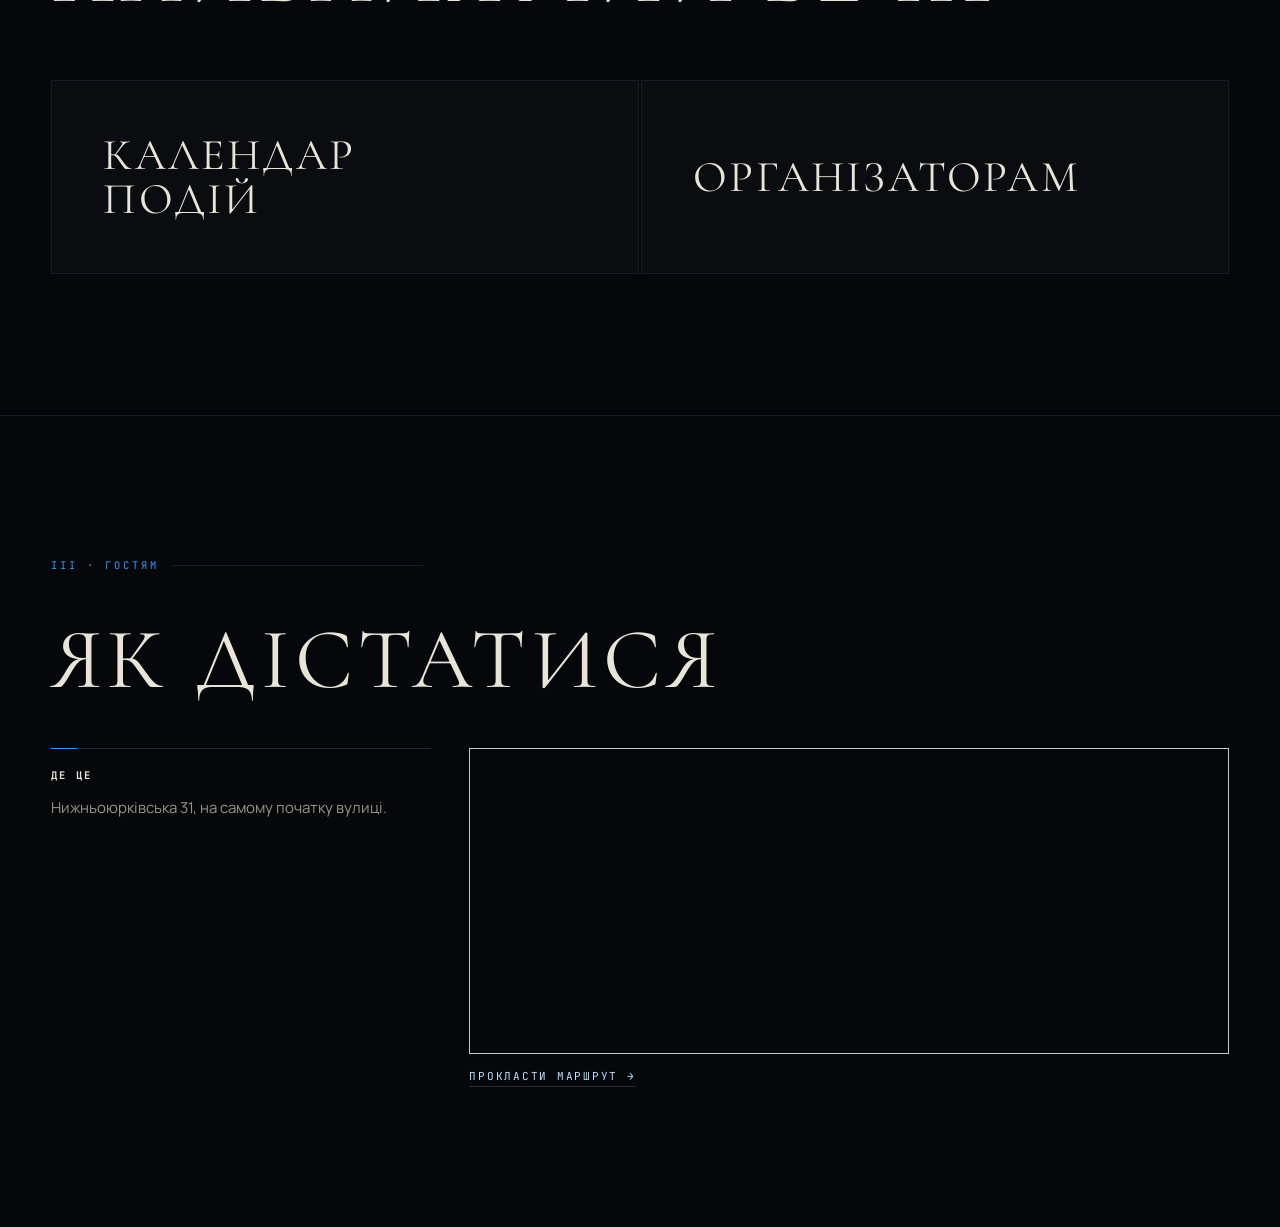
==== commit 69acf918: "The organisers' page leads with the plan; the home page with the nights The nav and the home tile sa" ====
--- a/index.html
+++ b/index.html
@@ -31,8 +31,8 @@
   <a class="wm" href="/"><img src="/assets/logo.svg" alt="" width="26" height="26"><span>nøx</span></a>
   <nav>
     <a href="/" aria-current="page" data-i18n="nav.home">Головна</a>
-    <a href="/events" data-i18n="nav.events">Афіші</a>
-    <a class="cta" href="/booking" data-i18n="nav.booking">Забронювати</a>
+    <a href="/events" data-i18n="nav.events">Події</a>
+    <a class="cta" href="/booking" data-i18n="nav.booking">Організаторам</a>
   </nav>
   <div class="lang" role="group" aria-label="Мова" data-i18n-aria="lang.label">
     <button type="button" data-lang="uk" aria-pressed="true">укр</button>
@@ -53,11 +53,11 @@
     </div>
   </div>
 
-  <section id="prostir">
+  <section id="afishi">
     <div class="inner">
-      <p class="mark rise" data-i18n="home.s1.mark">I · Простір</p>
-      <h2 class="rise" data-i18n="home.s1.h2">Зал</h2>
-      <div class="figs rise" data-nox="headline"></div>
+      <p class="mark rise" data-i18n="home.s1.mark">I · Події</p>
+      <h2 class="rise" data-i18n="home.s1.h2">Найближчі події</h2>
+      <div class="posters rise" data-nox="posters"></div>
       <div class="rise" data-nox="visual"></div>
     </div>
   </section>
@@ -69,10 +69,10 @@
       <div class="rise" id="next"></div>
       <div class="teasers rise" style="margin-top:clamp(40px,5vw,68px)">
         <a class="teaser" href="/events">
-          <b data-i18n="home.t1.b">Майбутні<br>події</b>
+          <b data-i18n="home.t1.b">Календар<br>подій</b>
         </a>
         <a class="teaser" href="/booking">
-          <b data-i18n="home.t2.b">Забронювати<br>дату</b>
+          <b data-i18n="home.t2.b">Організаторам</b>
         </a>
       </div>
     </div>
--- a/assets/site.css
+++ b/assets/site.css
@@ -265,6 +265,31 @@
 
 /* ── показники ─────────────────────────────────────────────────────── */
 .figs{ display:grid; gap:clamp(18px,2.4vw,32px); grid-template-columns:repeat(2,1fr); }
+#plan .figs{ margin-bottom:clamp(34px,5vw,64px); }
+
+/* ── картки афіш на головній ─────────────────────────────────────── */
+/* Кожен вечір — афіша цілком (вони вертикальні, 9:16), під нею дата й назва. Минулі
+   підписані, майбутні ведуть на квитки. Кольори афіш — їхні власні. */
+.posters{ display:grid; gap:clamp(16px,2.4vw,28px); grid-template-columns:repeat(auto-fill,minmax(min(100%,340px),1fr)); }
+.pcard{ display:block; text-decoration:none; color:inherit; background:var(--pit);
+  border:1px solid var(--line); transition:border-color .3s, background .3s; }
+.pcard:hover{ border-color:var(--gas); background:var(--slab); }
+.pimg{ position:relative; aspect-ratio:9 / 16; overflow:hidden; background:var(--slab); display:grid; place-items:center; }
+.pimg img{ width:100%; height:100%; object-fit:cover; transition:transform .8s; }
+.pcard:hover .pimg img{ transform:scale(1.02); }
+/* Перший екран закріплений, і коли він відпускає, під словами лишається його
+   порожній низ. Афіші заходять на цю порожнечу, а не чекають під нею. */
+#afishi{ padding-top:clamp(28px,4vw,56px); margin-top:-17svh; z-index:2; }
+@media (max-width:700px){ #afishi{ margin-top:-26svh; } }
+.pname{ font-family:var(--rite); font-size:32px; text-transform:uppercase; text-align:center; padding:20px; }
+.ptag{ position:absolute; top:12px; left:12px; font-style:normal; font-family:var(--hud); font-size:10.5px;
+  letter-spacing:.2em; text-transform:uppercase; color:var(--bone); background:rgba(6,7,10,.78);
+  border:1px solid var(--line2); padding:5px 9px; }
+.pmeta{ display:grid; gap:6px; padding:16px 18px 20px; }
+.pmeta .d{ font-family:var(--hud); font-size:11.5px; letter-spacing:.18em; text-transform:uppercase; color:var(--gas); }
+.pmeta b{ font-family:var(--rite); font-weight:400; font-size:26px; line-height:1.05; text-transform:uppercase; letter-spacing:.03em; }
+.pmeta span:not(.d){ font-size:14px; color:var(--ash); }
+.pcta{ font-style:normal; font-family:var(--hud); font-size:11px; letter-spacing:.2em; text-transform:uppercase; color:var(--pale); margin-top:6px; }
 @media (min-width:920px){ .figs{ grid-template-columns:repeat(4,1fr); } }
 .fig{ position:relative; padding:18px 0 0; border-top:1px solid var(--line2); }
 .fig::before{
@@ -282,6 +307,11 @@
 /* ── діаграма / галерея ────────────────────────────────────────────── */
 .diagram{ margin-top:clamp(40px,6vw,80px); display:grid; place-items:center; }
 .diagram svg{ width:min(1120px,100%); height:auto; overflow:visible; }
+/* План для організаторів — на всю ширину колонки, без кола навколо. */
+.planfig{ margin-top:clamp(28px,4vw,48px); }
+.planfig svg, .planfig > img{ display:block; width:100%; height:auto; overflow:visible; }
+.planfig .cloak-note{ max-width:none; margin-left:auto; margin-right:auto; }
+.planfig .view-pick{ margin:0 0 clamp(18px,2.5vw,28px); }
 /* гардероб на плані тягнеться за верхній край; під планом — те саме повзунком */
 .diagram .cloak-hit{ cursor:ns-resize; touch-action:none; }
 .diagram .cloak .grip{ transition:fill .2s; }
@@ -381,7 +411,7 @@
 @media (min-width:860px){ .teasers{ grid-template-columns:1fr 1fr; } }
 .teaser{
   position:relative; background:var(--pit); padding:clamp(30px,4vw,56px);
-  display:grid; gap:14px; align-content:start; text-decoration:none; color:inherit;
+  display:grid; gap:14px; align-content:center; text-decoration:none; color:inherit;
   border:1px solid var(--line); transition:border-color .3s, background .3s;
 }
 .teaser:hover{ border-color:var(--gas); background:var(--slab); }
@@ -468,14 +498,17 @@
    не обговорюється: умова, яку орендар має побачити, а не пропустити. Те, що
    можна доповнити чи замінити, лишається тихим — воно й так відкрите. */
 .price{ max-width:820px; }
+/* Ціна й те, за що вона, — в один рядок: число, а праворуч час. Де рядку
+   тісно, підпис сам переходить під число. */
 .pnum{
   margin:0 0 clamp(28px,4vw,44px); color:var(--bone);
   font-family:var(--rite); font-weight:400;
   font-size:clamp(48px,8vw,96px); line-height:1; letter-spacing:.015em;
+  display:flex; flex-wrap:wrap; align-items:center; gap:14px clamp(18px,3vw,36px);
 }
 .pnum small{
-  display:block; margin-top:16px; font-family:var(--hud); font-size:10px;
-  letter-spacing:.24em; text-transform:uppercase; color:var(--dust);
+  display:block; font-family:var(--hud); font-size:clamp(13px,1.5vw,16px); line-height:1.5;
+  letter-spacing:.18em; text-transform:uppercase; color:var(--pale);
 }
 .list li em{
   display:inline-block; margin-top:11px; font-style:normal;
@@ -483,6 +516,24 @@
   color:var(--gas); border:1px solid rgba(46,155,240,.5); padding:4px 9px;
 }
 .list li em.can{ color:var(--dust); border-color:var(--line2); }
+.price h3.extra{ margin-top:clamp(34px,4vw,48px); }
+
+/* ── техніка ───────────────────────────────────────────────────────── */
+.tech{ max-width:980px; gap:clamp(28px,4vw,56px); }
+.list b .in{ display:inline; margin:0; font-size:inherit; color:inherit; }
+.list b .qty{ font-style:normal; font-family:var(--hud); font-weight:400; font-size:12px;
+  letter-spacing:.14em; color:var(--gas); margin-left:6px; white-space:nowrap; }
+
+/* На сторінці для організаторів ці списки — головне, що читають: умови й
+   техніка. Тож тут вони крупніші, а пояснення світліші, ніж деінде. */
+.price .list li, .tech .list li{ padding:20px 0 20px 28px; }
+.price .list li::before, .tech .list li::before{ top:22px; font-size:9px; }
+.price .list b, .tech .list b{ font-size:clamp(18px,1.9vw,21px); }
+.price .list li > span, .tech .list li > span{ font-size:clamp(15.5px,1.5vw,17px); color:var(--ash); margin-top:6px; }
+.price .list li em{ font-size:11.5px; padding:5px 11px; margin-top:13px; }
+.price .list li em.can{ color:var(--ash); border-color:var(--dust); }
+.price h3, .tech h3{ font-size:12.5px; }
+.tech .list b .qty{ font-size:14px; }
 
 /* ── форма ─────────────────────────────────────────────────────────── */
 /* На сторінці оренди тепер лише форма, тож вона й тримає всю колонку —
@@ -492,7 +543,7 @@
 @media (min-width:640px){ .fields{ grid-template-columns:1fr 1fr; } }
 .f{ display:grid; gap:9px; }
 .f.wide{ grid-column:1 / -1; }
-label,.lbl{ font-family:var(--hud); font-size:10px; letter-spacing:.24em; text-transform:uppercase; color:var(--dust); }
+label,.lbl{ font-family:var(--hud); font-size:12px; letter-spacing:.2em; text-transform:uppercase; color:var(--bone); }
 /* Заголовок групи, а не підпис до одного поля: у групи перемикачів немає
    єдиного контрола, на який міг би вказувати label. */
 .lbl{ margin:0; }
@@ -504,7 +555,9 @@
   background:transparent; border:0; border-bottom:1px solid var(--line2);
   padding:11px 0; width:100%; border-radius:0; transition:border-color .25s;
 }
-input::placeholder,textarea::placeholder{ color:#4A4640; }
+/* Підказка світла, щоб читалась, але не біла до кінця — інакше її не відрізнити
+   від уже вписаного. */
+input::placeholder,textarea::placeholder{ color:rgba(233,228,216,.55); }
 input:focus,textarea:focus{ outline:none; border-bottom-color:var(--gas); }
 textarea{ min-height:100px; resize:vertical; }
 
@@ -531,13 +584,13 @@
    не рідним полем часу: те малюється в локалі браузера й англійською показує
    10:00 PM, і сказати йому інакше нічим. Список завжди 24-годинний. */
 .span{ display:grid; grid-template-columns:1fr auto 1fr; align-items:center; gap:10px; }
-.span i{ font-style:normal; color:var(--dust); }
+.span i{ font-style:normal; color:var(--ash); }
 .span select{
   appearance:none; -webkit-appearance:none; cursor:pointer;
   background:transparent; color:var(--bone); border:0;
   border-bottom:1px solid var(--line2); border-radius:0;
   padding:11px 22px 11px 0; width:100%; transition:border-color .25s;
-  background-image:url("data:image/svg+xml;utf8,<svg xmlns='http://www.w3.org/2000/svg' viewBox='0 0 10 6'><path d='M1 1l4 4 4-4' fill='none' stroke='%236B665C' stroke-width='1.4'/></svg>");
+  background-image:url("data:image/svg+xml;utf8,<svg xmlns='http://www.w3.org/2000/svg' viewBox='0 0 10 6'><path d='M1 1l4 4 4-4' fill='none' stroke='%23E9E4D8' stroke-width='1.4'/></svg>");
   background-repeat:no-repeat; background-position:right 2px center; background-size:10px 6px;
 }
 .span select:hover{ border-bottom-color:var(--dust); }
@@ -554,12 +607,27 @@
 .pick span{
   display:inline-block; padding:9px 16px; border:1px solid var(--line2);
   font-family:var(--hud); font-size:10px; letter-spacing:.18em;
-  text-transform:uppercase; color:var(--dust); transition:.2s;
-}
-.pick label:hover span{ border-color:var(--dust); color:var(--bone); }
+  text-transform:uppercase; color:var(--bone); transition:.2s;
+}
+.pick label:hover span{ border-color:var(--ash); color:var(--bone); }
 .pick input:checked + span{ border-color:var(--gas); color:var(--gas); }
 .pick input:focus-visible + span{ outline:1px solid var(--pale); outline-offset:3px; }
 .hp{ position:absolute; left:-9999px; width:1px; height:1px; overflow:hidden; }
+
+/* Заявка крупніша за решту сторінки: її заповнюють, а не проглядають. */
+.book{ max-width:900px; }
+.book .fields{ gap:30px 36px; }
+.book .f{ gap:12px; }
+.book label, .book .lbl{ font-size:clamp(13px,1.3vw,15px); letter-spacing:.16em; }
+.book input, .book textarea{ font-size:clamp(18px,1.8vw,20px); padding:14px 0; }
+.book input[type="date"], .book input[type="number"], .book .span select{ font-size:clamp(17px,1.7vw,19px); min-height:44px; }
+.book .span select{ padding:14px 26px 14px 0; background-size:12px 7px; }
+.book textarea{ min-height:130px; }
+.book .pick{ gap:12px; }
+.book .pick span{ font-size:clamp(12.5px,1.2vw,14px); padding:13px 22px; }
+.book .formfoot{ margin-top:44px; gap:26px; }
+.book .btn{ font-size:clamp(13px,1.3vw,15px); padding:19px 44px; }
+.book .msg{ font-size:clamp(13px,1.3vw,15px); }
 .formfoot{ display:flex; align-items:center; gap:22px; margin:36px 0 0; flex-wrap:wrap; }
 .msg{ font-family:var(--hud); font-size:11px; letter-spacing:.12em; color:var(--dust); }
 .msg.ok{ color:var(--pale); }
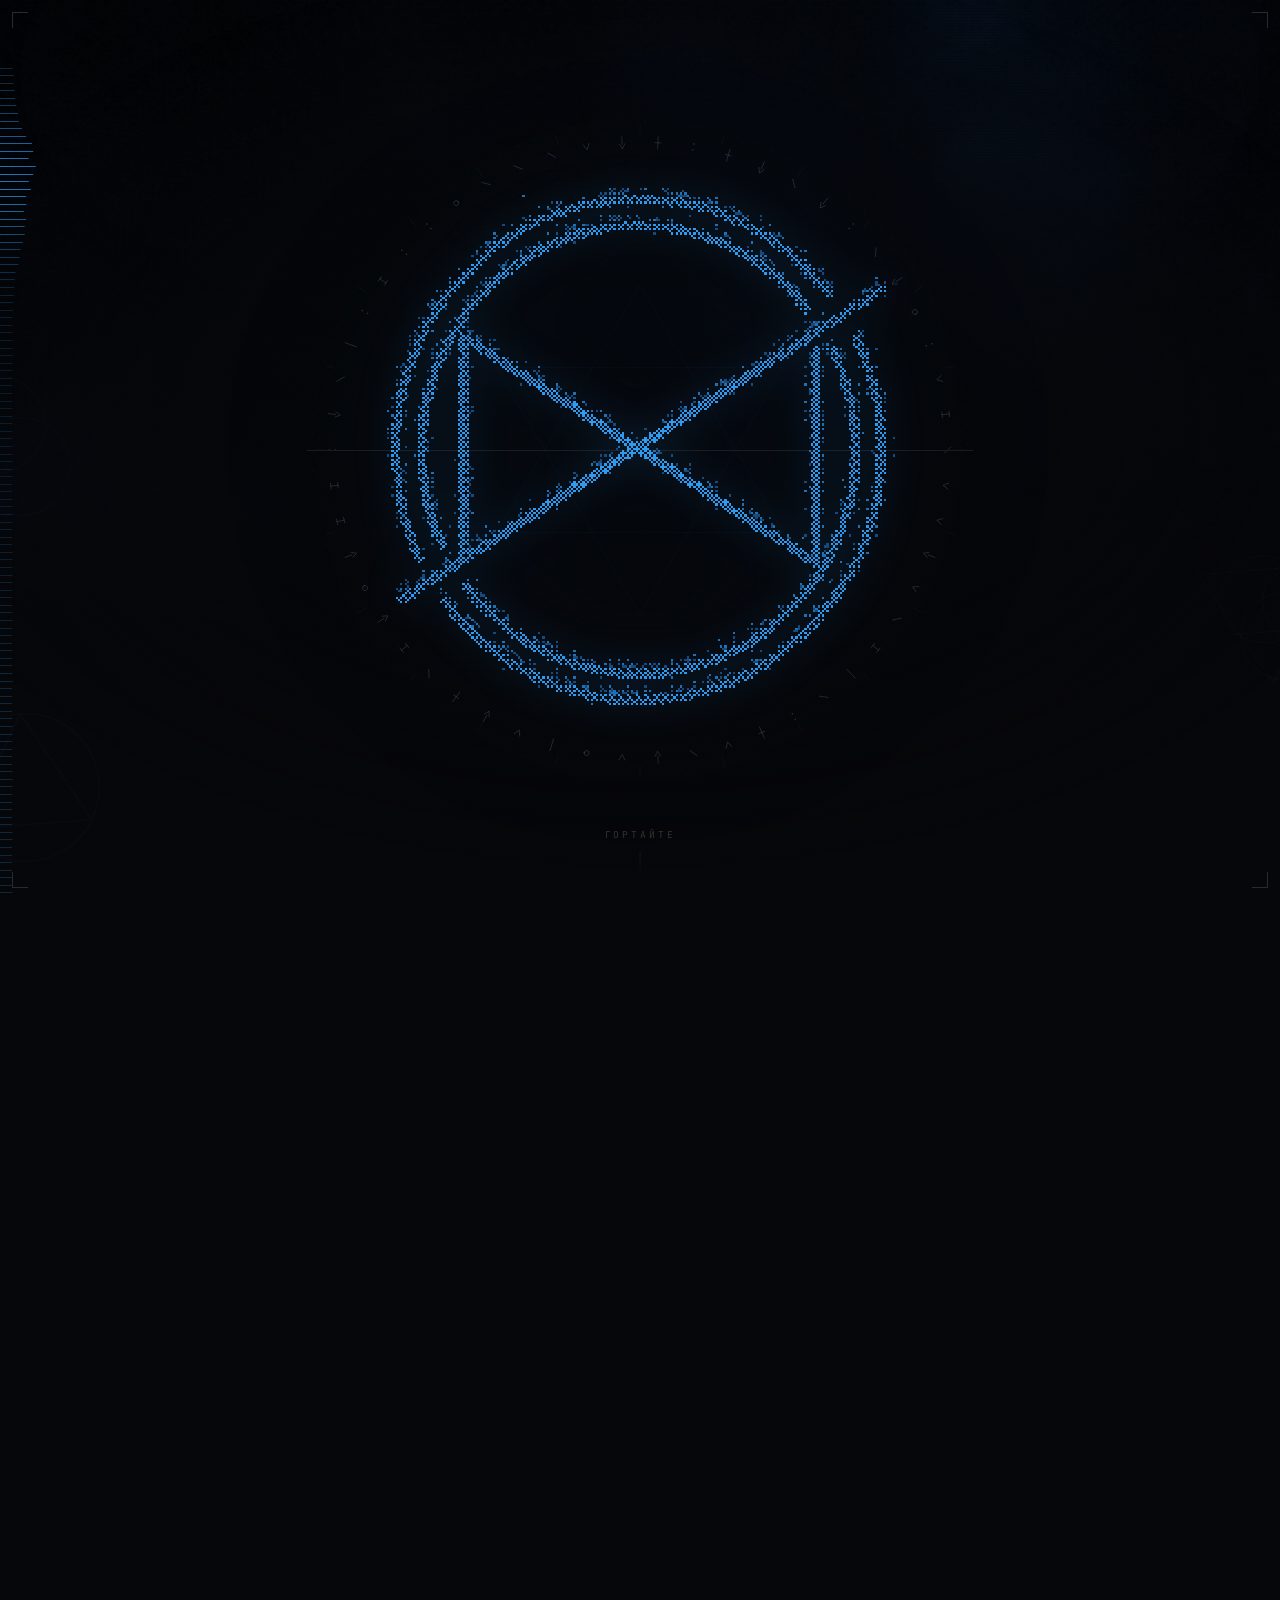
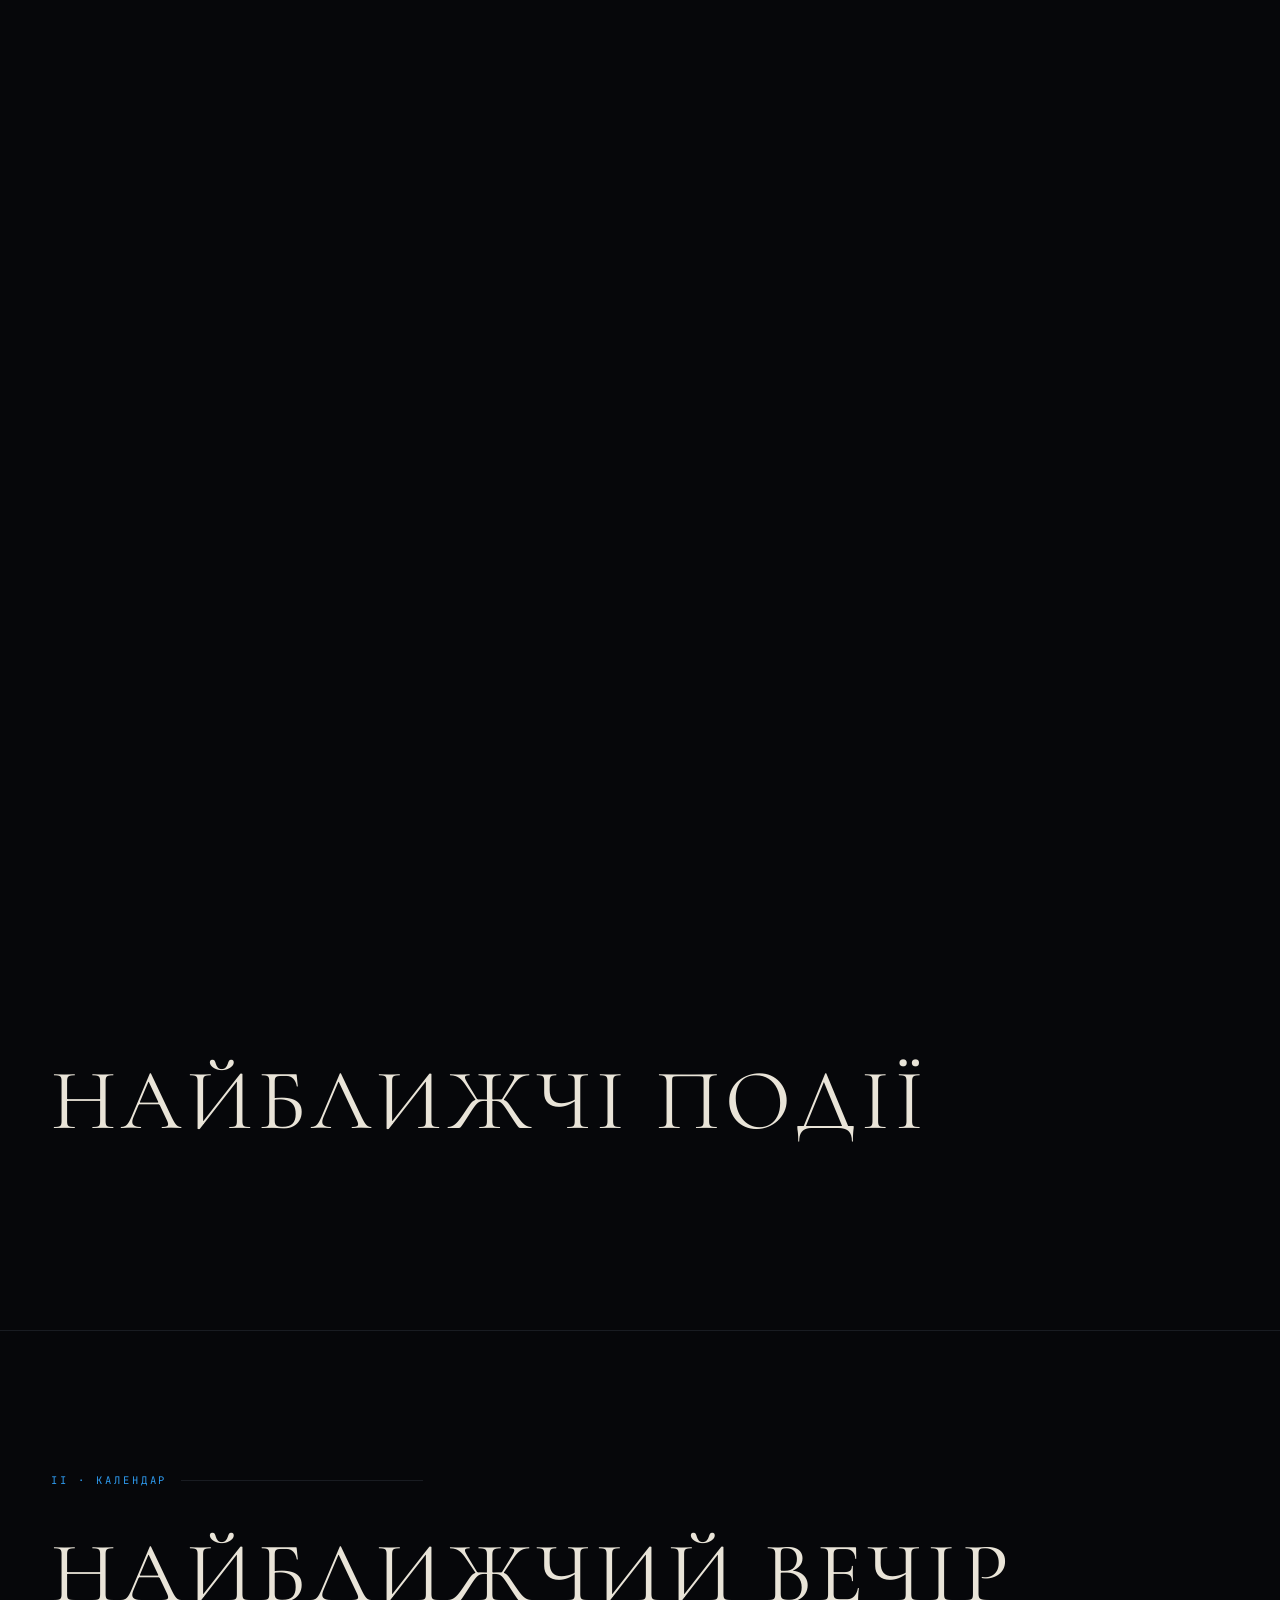
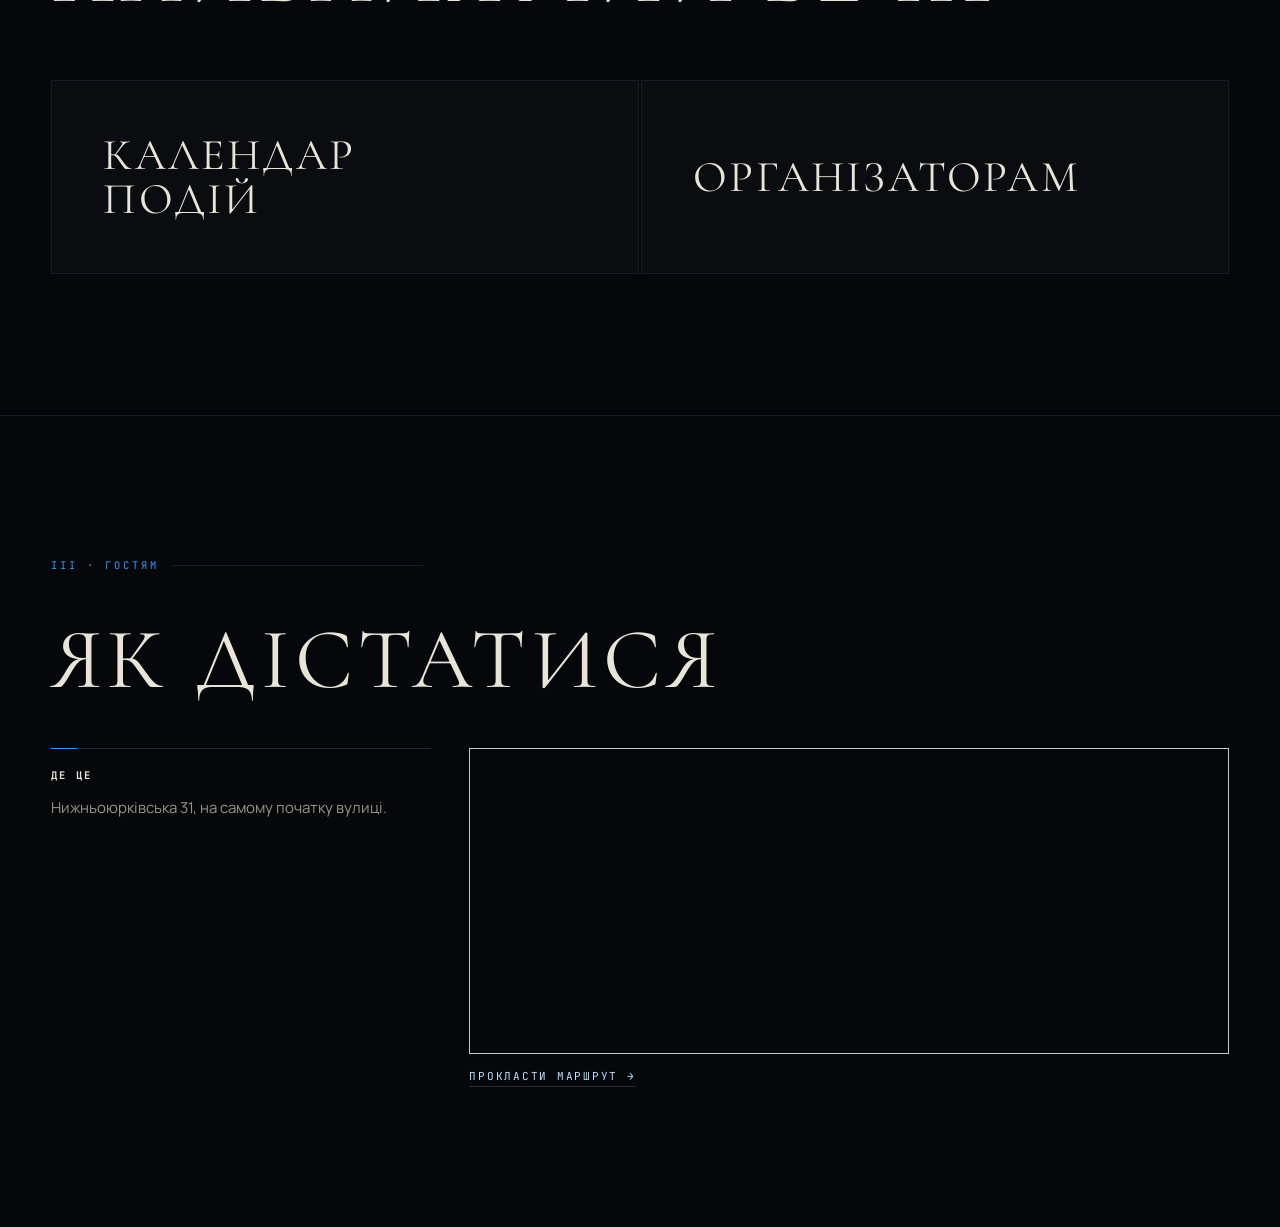
==== commit 1179ba7c: "DOLLS RAVE on 17.10; a link preview with the logo; fresh styles after a deploy DOLLS RAVE joins the " ====
--- a/index.html
+++ b/index.html
@@ -8,16 +8,21 @@
 <meta name="theme-color" content="#06070A">
 <meta property="og:type" content="website">
 <meta property="og:site_name" content="nøx">
-<meta property="og:title" content="nøx — майданчик у Києві">
-<meta property="og:description" content="Зал 215 м² на 300–350 гостей. Нижньоюрківська, 31.">
-<meta property="og:image" content="/og.png">
+<meta property="og:url" content="https://noxpl4ce.com/">
+<meta property="og:locale" content="uk_UA">
+<meta property="og:title" content="nøx — івент простір нової ери">
+<meta property="og:description" content="nøx — івент простір в центрі нічного життя в Києві, на Нижньоюрківській, 31.">
+<meta property="og:image" content="https://noxpl4ce.com/assets/og.png">
+<meta property="og:image:width" content="1200">
+<meta property="og:image:height" content="630">
+<meta property="og:image:alt" content="Логотип nøx">
 <meta name="twitter:card" content="summary_large_image">
 <link rel="icon" href="/favicon.svg" type="image/svg+xml">
 <link rel="apple-touch-icon" href="/assets/logo-mark.svg">
 <link rel="preconnect" href="https://fonts.googleapis.com">
 <link rel="preconnect" href="https://fonts.gstatic.com" crossorigin>
 <link rel="stylesheet" href="https://fonts.googleapis.com/css2?family=Cormorant+Garamond:wght@300;400&family=Manrope:wght@400;500;600;700&family=JetBrains+Mono:wght@400;500&display=swap">
-<link rel="stylesheet" href="/assets/site.css">
+<link rel="stylesheet" href="/assets/site.css?v=20261003">
 </head>
 <body>
 
@@ -99,8 +104,8 @@
 
 </main>
 
-<script src="/assets/i18n.js"></script>
-<script src="/assets/fx.js"></script>
-<script src="/assets/site.js"></script>
+<script src="/assets/i18n.js?v=20261003"></script>
+<script src="/assets/fx.js?v=20261003"></script>
+<script src="/assets/site.js?v=20261003"></script>
 </body>
 </html>
--- a/assets/site.css
+++ b/assets/site.css
@@ -37,6 +37,9 @@
 
 /* ── фон: шейдер + плівка ──────────────────────────────────────────── */
 #fx{ position:fixed; inset:0; z-index:-3; display:block; width:100%; height:100%; }
+/* Вміст стоїть над хвилею: картка, що виїхала на поле (збільшена, нахилена,
+   прокручена вбік), закриває штрихи, а не ховається під ними. */
+main{ position:relative; z-index:2; }
 
 /* Хвиля живе у порожній смузі ліворуч від тексту. Ця смуга — те, що більше:
    бічний відступ сторінки чи поле поза колонкою контенту; мінус 10px, щоб
@@ -274,9 +277,12 @@
 .pcard{ display:block; text-decoration:none; color:inherit; background:var(--pit);
   border:1px solid var(--line); transition:border-color .3s, background .3s; }
 .pcard:hover{ border-color:var(--gas); background:var(--slab); }
-.pimg{ position:relative; aspect-ratio:9 / 16; overflow:hidden; background:var(--slab); display:grid; place-items:center; }
-.pimg img{ width:100%; height:100%; object-fit:cover; transition:transform .8s; }
-.pcard:hover .pimg img{ transform:scale(1.02); }
+/* Афіші бувають різних пропорцій. Кожна видна вся, а поле довкола неї
+   заповнює та сама афіша, розмита. */
+.pimg{ position:relative; aspect-ratio:3 / 4; overflow:hidden; background:var(--slab); display:grid; place-items:center; }
+.pimg img{ position:relative; width:100%; height:100%; object-fit:contain; transition:transform .8s; }
+.pimg img.pbg{ position:absolute; inset:0; object-fit:cover; filter:blur(28px) brightness(.55); transform:scale(1.15); }
+.pcard:hover .pimg img:not(.pbg){ transform:scale(1.02); }
 /* Перший екран закріплений, і коли він відпускає, під словами лишається його
    порожній низ. Афіші заходять на цю порожнечу, а не чекають під нею. */
 #afishi{ padding-top:clamp(28px,4vw,56px); margin-top:-17svh; z-index:2; }
@@ -289,6 +295,7 @@
 .pmeta .d{ font-family:var(--hud); font-size:11.5px; letter-spacing:.18em; text-transform:uppercase; color:var(--gas); }
 .pmeta b{ font-family:var(--rite); font-weight:400; font-size:26px; line-height:1.05; text-transform:uppercase; letter-spacing:.03em; }
 .pmeta span:not(.d){ font-size:14px; color:var(--ash); }
+.pmeta .g{ font-family:var(--hud); font-size:11px !important; letter-spacing:.14em; text-transform:uppercase; color:var(--pale) !important; line-height:1.6; }
 .pcta{ font-style:normal; font-family:var(--hud); font-size:11px; letter-spacing:.2em; text-transform:uppercase; color:var(--pale); margin-top:6px; }
 @media (min-width:920px){ .figs{ grid-template-columns:repeat(4,1fr); } }
 .fig{ position:relative; padding:18px 0 0; border-top:1px solid var(--line2); }
@@ -306,16 +313,17 @@
 
 /* ── діаграма / галерея ────────────────────────────────────────────── */
 .diagram{ margin-top:clamp(40px,6vw,80px); display:grid; place-items:center; }
-.diagram svg{ width:min(1120px,100%); height:auto; overflow:visible; }
+.diagram > svg{ width:min(1120px,100%); height:auto; overflow:visible; }
 /* План для організаторів — на всю ширину колонки, без кола навколо. */
 .planfig{ margin-top:clamp(28px,4vw,48px); }
-.planfig svg, .planfig > img{ display:block; width:100%; height:auto; overflow:visible; }
+.planfig > svg, .planfig > img{ display:block; width:100%; height:auto; overflow:visible; }
 .planfig .cloak-note{ max-width:none; margin-left:auto; margin-right:auto; }
 .planfig .view-pick{ margin:0 0 clamp(18px,2.5vw,28px); }
 /* гардероб на плані тягнеться за верхній край; під планом — те саме повзунком */
-.diagram .cloak-hit{ cursor:ns-resize; touch-action:none; }
-.diagram .cloak .grip{ transition:fill .2s; }
-.diagram .cloak:hover .grip, .diagram .cloak.dragging .grip{ fill:var(--hot); }
+.diagram .cloak-hit, .planfig .cloak-hit{ cursor:ns-resize; touch-action:none; }
+.diagram .cloak .grip, .planfig .cloak .grip{ transition:fill .2s; }
+.diagram .cloak:hover .grip, .diagram .cloak.dragging .grip,
+.planfig .cloak:hover .grip, .planfig .cloak.dragging .grip{ fill:var(--hot); }
 .cloak-note{
   margin:18px 0 0; display:grid; gap:10px; justify-items:center; text-align:center;
   font-family:var(--hud); font-size:12px; letter-spacing:.08em; color:var(--pale);
@@ -332,9 +340,9 @@
 .stage-pick button:hover{ color:var(--pale); border-color:var(--dust); }
 .stage-pick button[aria-pressed="true"]{ color:var(--bone); border-color:var(--gas); background:rgba(46,155,240,.12); }
 .stage-pick button:focus-visible{ outline:1px solid var(--hot); outline-offset:2px; }
-.diagram .stage.in{ animation:stage-in .45s ease both; }
+.diagram .stage.in, .planfig .stage.in{ animation:stage-in .45s ease both; }
 @keyframes stage-in{ from{ opacity:0; } }
-@media (prefers-reduced-motion:reduce){ .diagram .stage.in{ animation:none; } }
+@media (prefers-reduced-motion:reduce){ .diagram .stage.in, .planfig .stage.in{ animation:none; } }
 .gallery{ display:grid; gap:2px; grid-template-columns:1fr; margin-top:clamp(40px,6vw,80px); }
 @media (min-width:780px){ .gallery{ grid-template-columns:repeat(2,1fr); } }
 .gallery figure{ margin:0; position:relative; background:var(--slab); overflow:hidden; }
@@ -380,10 +388,91 @@
 /* День тижня під датою: для майданчика це половина відповіді — пʼятниця і
    вівторок не одне й те саме. Склад — під назвою, тим самим тоном, що й підпис. */
 .ev .d .wd, .feat .d .wd, .next .d .wd{
-  display:block; margin-top:6px; font-family:var(--hud); font-size:9.5px;
+  display:block; margin-top:6px; font-family:var(--hud); font-size:12px;
   letter-spacing:.2em; text-transform:uppercase; color:var(--dust);
 }
-.ev .lu{ margin:10px 0 0; color:var(--ash); font-size:15px; line-height:1.55; max-width:52ch; }
+.ev .g, .feat .g{ font-family:var(--hud); font-size:14px; letter-spacing:.14em; text-transform:uppercase; color:var(--pale); margin-top:8px; line-height:1.6; }
+.ev .tm, .feat .tm, .next .tm, .pmeta .tm{
+  font-family:var(--hud); font-weight:500; color:var(--bone) !important; letter-spacing:.06em;
+}
+.ev .tm{ font-size:20px; margin-top:12px; }
+.feat .tm{ font-size:26px; margin-top:18px; }
+.next .tm{ font-size:16px; margin-top:8px; }
+.pmeta .tm{ font-size:17px !important; }
+/* Афіша вечора в рядку: та сама, лише менша, без обрізання. */
+@media (min-width:1100px){ .ev.has-thumb{ grid-template-columns:150px 230px 1fr auto; } }
+/* Середня ширина: чотири колонки не влазять. Афіша ліворуч на всю висоту,
+   праворуч — дата, вечір і кнопки одна під одною. */
+@media (min-width:780px) and (max-width:1099px){
+  .ev.has-thumb{ grid-template-columns:150px minmax(0,1fr); align-items:start; }
+  .ev.has-thumb .thumb{ grid-row:span 3; }
+  .ev.has-thumb .acts{ flex-direction:row; align-items:center; }
+}
+.ev .thumb img{ width:150px; height:auto; border:1px solid var(--line2); }
+@media (max-width:779px){ .ev .thumb img{ width:min(220px,60vw); } }
+.ev[id], .feat[id]{ scroll-margin-top:90px; }
+
+/* ── лінія дат ─────────────────────────────────────────────────────── */
+/* Під найближчим вечором — усі наступні по порядку: точка на лінії, під нею
+   картка. Наведення трохи збільшує картку, натискання веде до вечора нижче.
+   Коли вечорів більше, ніж влазить, лінія гортається вбік. */
+/* Лінія гортається вбік, а така коробка обрізає все, що з неї виходить.
+   Запас по боках — щоб збільшена й нахилена картка біля краю лишалась цілою;
+   від'ємні поля тримають саму лінію на місці. */
+.tline{ margin:clamp(48px,6vw,80px) -16px 0; padding:0 16px; overflow-x:auto; overflow-y:visible; scrollbar-width:thin;
+  scrollbar-color:var(--line2) transparent; -webkit-overflow-scrolling:touch; }
+.tl{ list-style:none; margin:0; padding:0 24px 24px 0; display:flex; gap:clamp(16px,2.4vw,32px); position:relative;
+  min-width:min-content; }
+.tl::before{ content:""; position:absolute; left:0; right:0; top:30px; height:1px;
+  background:linear-gradient(90deg, var(--gas), var(--line2) 70%, transparent); }
+.tl-i{ flex:0 0 clamp(250px,26vw,300px); }
+.tl-c{ display:block; width:100%; padding:0; margin:0; border:0; background:none; color:inherit; font:inherit;
+  text-align:left; cursor:pointer; }
+.tl-d{ display:block; height:22px; font-family:var(--hud); font-size:13px; letter-spacing:.2em;
+  text-transform:uppercase; color:var(--gas); white-space:nowrap; }
+.tl-dot{ display:block; width:11px; height:11px; margin:2px 0 22px; border-radius:50%;
+  background:var(--void); border:2px solid var(--gas); position:relative; z-index:1; }
+.tl-c .tl-dot{ order:-1; }
+.tl-c{ display:flex; flex-direction:column; }
+.tl-c .tl-d{ order:-2; }
+.tl-card{ display:grid; grid-template-columns:84px 1fr; gap:14px; align-items:start; padding:12px;
+  border:1px solid var(--line2); background:var(--pit); transform-origin:top center;
+  transition:transform .3s cubic-bezier(.2,.7,.2,1), border-color .3s, background .3s, box-shadow .3s; }
+.tl-card img{ width:84px; height:auto; display:block; }
+.tl-card.bare{ grid-template-columns:1fr; }
+.tl-b{ display:grid; gap:5px; min-width:0; }
+.tl-b b{ font-family:var(--rite); font-weight:400; font-size:22px; line-height:1.05; text-transform:uppercase;
+  letter-spacing:.03em; color:var(--bone); }
+.tl-now{ font-style:normal; font-family:var(--hud); font-size:11px; letter-spacing:.22em; text-transform:uppercase; color:var(--gas); }
+.tl-wd{ font-family:var(--hud); font-size:11px; letter-spacing:.2em; text-transform:uppercase; color:var(--dust); }
+.tl-b .tm{ font-family:var(--hud); font-weight:500; font-size:15px; letter-spacing:.06em; color:var(--bone); }
+.tl-c:hover .tl-card, .tl-c:focus-visible .tl-card{ transform:scale(1.05); border-color:var(--gas); background:var(--slab);
+  box-shadow:0 18px 50px rgba(0,0,0,.5), 0 0 0 1px rgba(46,155,240,.25); }
+.tl-c:hover .tl-dot{ background:var(--hot); border-color:var(--hot); }
+/* Вечір, що зараз нагорі сторінки: рамка лишається, точка світиться. */
+.tl-i.sel .tl-card{ border-color:var(--gas); background:var(--slab); }
+.tl-i.sel .tl-dot{ background:var(--gas); box-shadow:0 0 14px var(--gas); }
+#feature-mark{ scroll-margin-top:90px; }
+#feature.swap .feat{ animation:swapIn .5s cubic-bezier(.2,.7,.2,1); }
+@keyframes swapIn{ from{ opacity:0; transform:translateY(14px); } to{ opacity:1; transform:none; } }
+@media (prefers-reduced-motion:reduce){ #feature.swap .feat{ animation:none; } }
+.tl-c:focus-visible{ outline:none; }
+.later-mark{ margin-top:clamp(40px,5vw,64px); }
+
+/* Картка стежить за мишею: нахиляється до курсора, а відблиск іде за ним.
+   Лише для миші — на дотик картка просто відкривається. */
+[data-tilt]{ perspective:900px; }
+.tilt-face{ position:relative;
+  transition:transform .5s cubic-bezier(.2,.7,.2,1), border-color .3s, background .3s, box-shadow .3s; }
+.tilt-face::after{ content:""; position:absolute; inset:0; pointer-events:none; opacity:0; transition:opacity .3s;
+  background:radial-gradient(320px circle at var(--gx,50%) var(--gy,50%), rgba(127,212,255,.16), transparent 60%); }
+[data-tilt].tilt > .tilt-face{ transition:transform .12s ease-out, border-color .3s, background .3s, box-shadow .3s;
+  transform:rotateX(var(--tx,0deg)) rotateY(var(--ty,0deg)) scale(var(--ts,1.03)); }
+[data-tilt].tilt > .tilt-face::after{ opacity:1; }
+.tl-card{ --ts:1.05; }
+.fposter .tilt-face{ --ts:1.02; }
+@media (prefers-reduced-motion:reduce){ .tl-card{ transition:none; } }
+.ev .lu{ margin:12px 0 0; color:var(--bone); font-size:17px; line-height:1.55; max-width:56ch; }
 .ev.past .lu{ color:var(--dust); }
 .ev.past .d{ color:var(--dust); }
 .ev.past .t{ color:var(--ash); }
@@ -466,7 +555,7 @@
   border:1px solid var(--line2); box-shadow:0 30px 90px rgba(0,0,0,.55);
 }
 .feat .d{
-  font-family:var(--hud); font-size:11px; letter-spacing:.24em;
+  font-family:var(--hud); font-size:15px; letter-spacing:.2em;
   text-transform:uppercase; color:var(--gas);
 }
 .feat .t{
@@ -478,8 +567,20 @@
   font-family:var(--hud); font-size:10px; letter-spacing:.22em;
   text-transform:uppercase; color:var(--dust); margin-top:14px;
 }
-.feat .line{ margin:20px 0 0; color:var(--ash); max-width:34ch; }
-.feat .btn{ margin-top:28px; }
+.feat .line{ margin:22px 0 0; color:var(--bone); font-size:19px; line-height:1.5; max-width:40ch; }
+.feat .btn{ margin-top:0; }
+.feat .acts{ margin-top:28px; }
+.acts{ display:flex; flex-wrap:wrap; gap:12px; align-items:center; }
+.acts .btn{ font-size:13px; padding:17px 30px; }
+/* Лайнап по годинах: час або «День 1» ліворуч, імена праворуч. */
+.sched{ list-style:none; padding:0; display:grid; gap:10px; }
+.sched li{ display:grid; grid-template-columns:auto 1fr; gap:4px 18px; align-items:baseline; }
+.sched .at{ font-family:var(--hud); font-weight:500; font-size:.82em; letter-spacing:.06em; color:var(--gas); white-space:nowrap; }
+.sched .who{ color:var(--bone); }
+@media (max-width:480px){ .sched li{ grid-template-columns:1fr; } }
+@media (min-width:780px){ .ev .acts{ flex-direction:column; align-items:stretch; text-align:center; } }
+.btn.ghost{ border-color:var(--line2); color:var(--pale); }
+.btn.ghost:hover{ border-color:var(--gas); }
 /* вечір, який уже минув: та сама верстка, приглушений акцент */
 .feat.over .d{ color:var(--dust); }
 .feat.over .fposter img{ opacity:.82; }
@@ -492,6 +593,7 @@
   font-size:clamp(52px,11vw,140px); line-height:.92; letter-spacing:.04em; text-transform:uppercase;
 }
 .phead p{ margin:26px 0 0; }
+
 
 /* ── вартість ──────────────────────────────────────────────────────── */
 /* Спершу число, під ним — що саме за нього дають. Кольором світиться те, що
